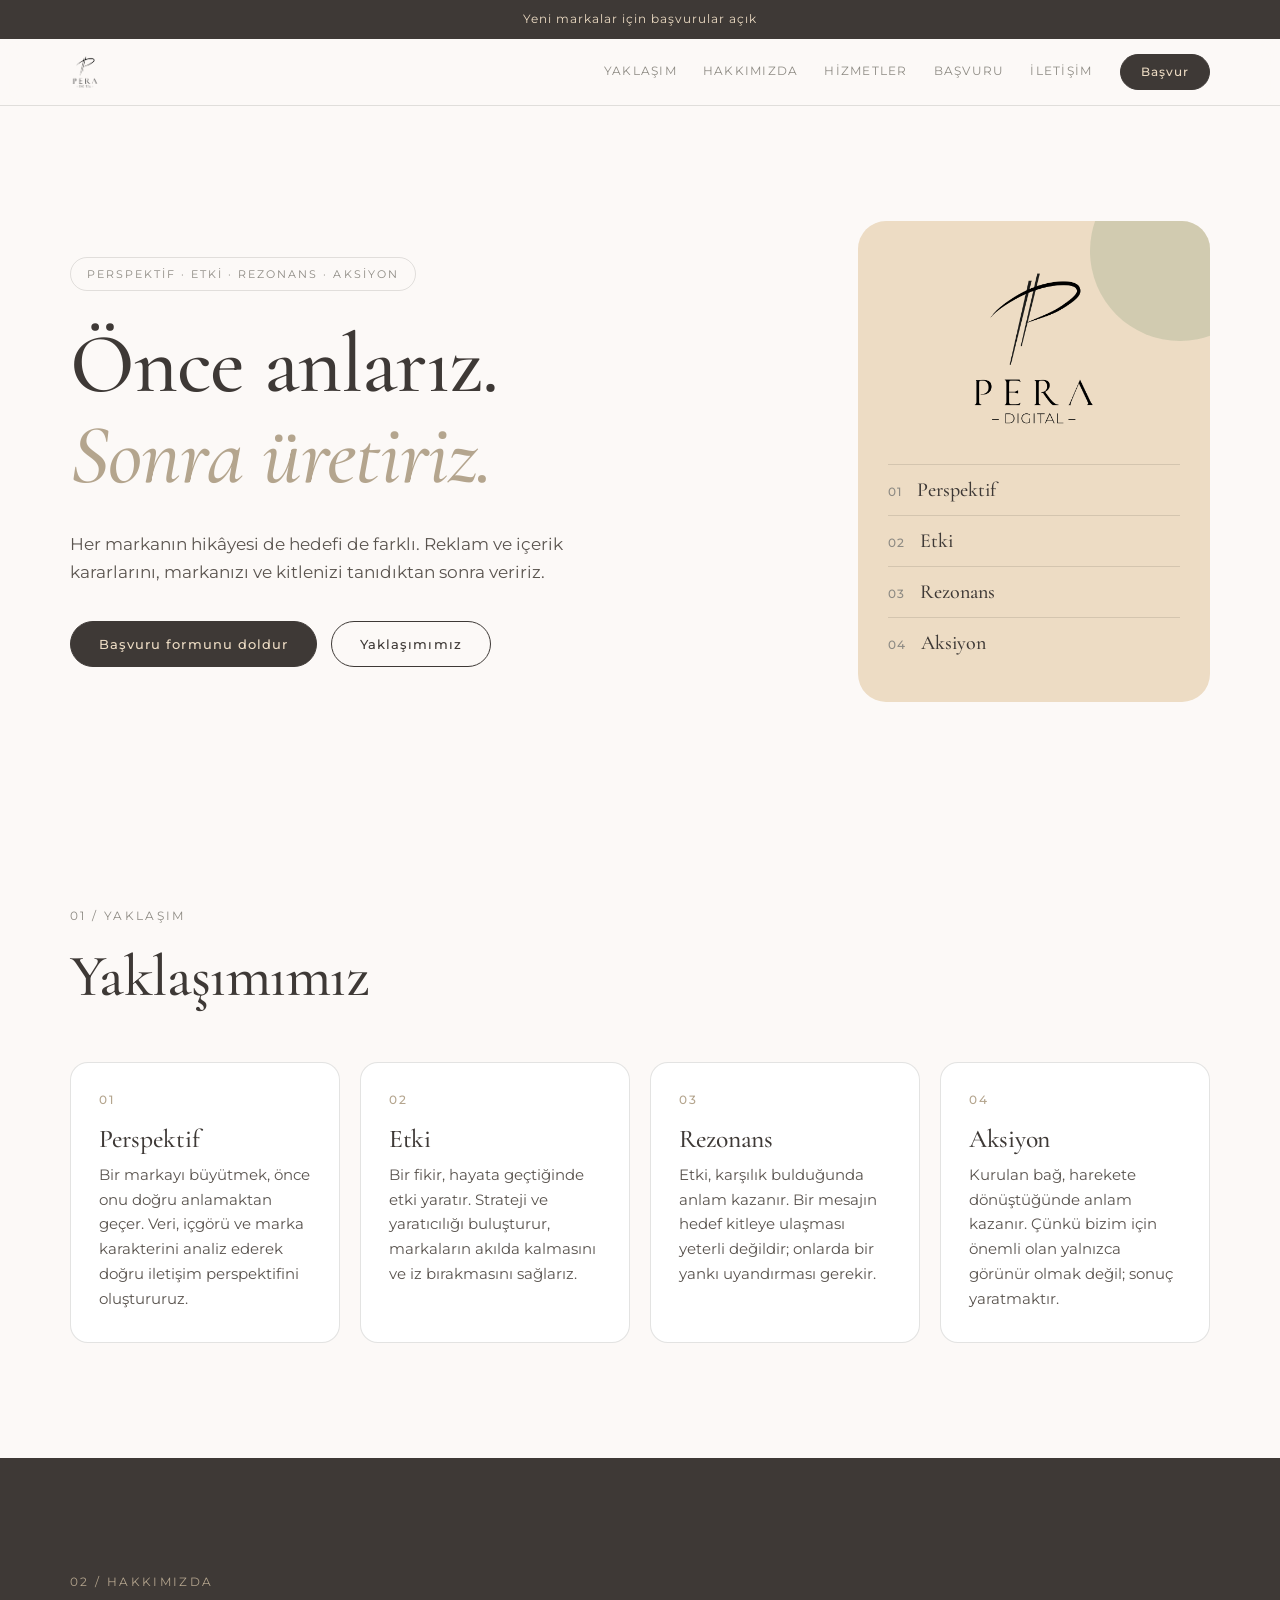
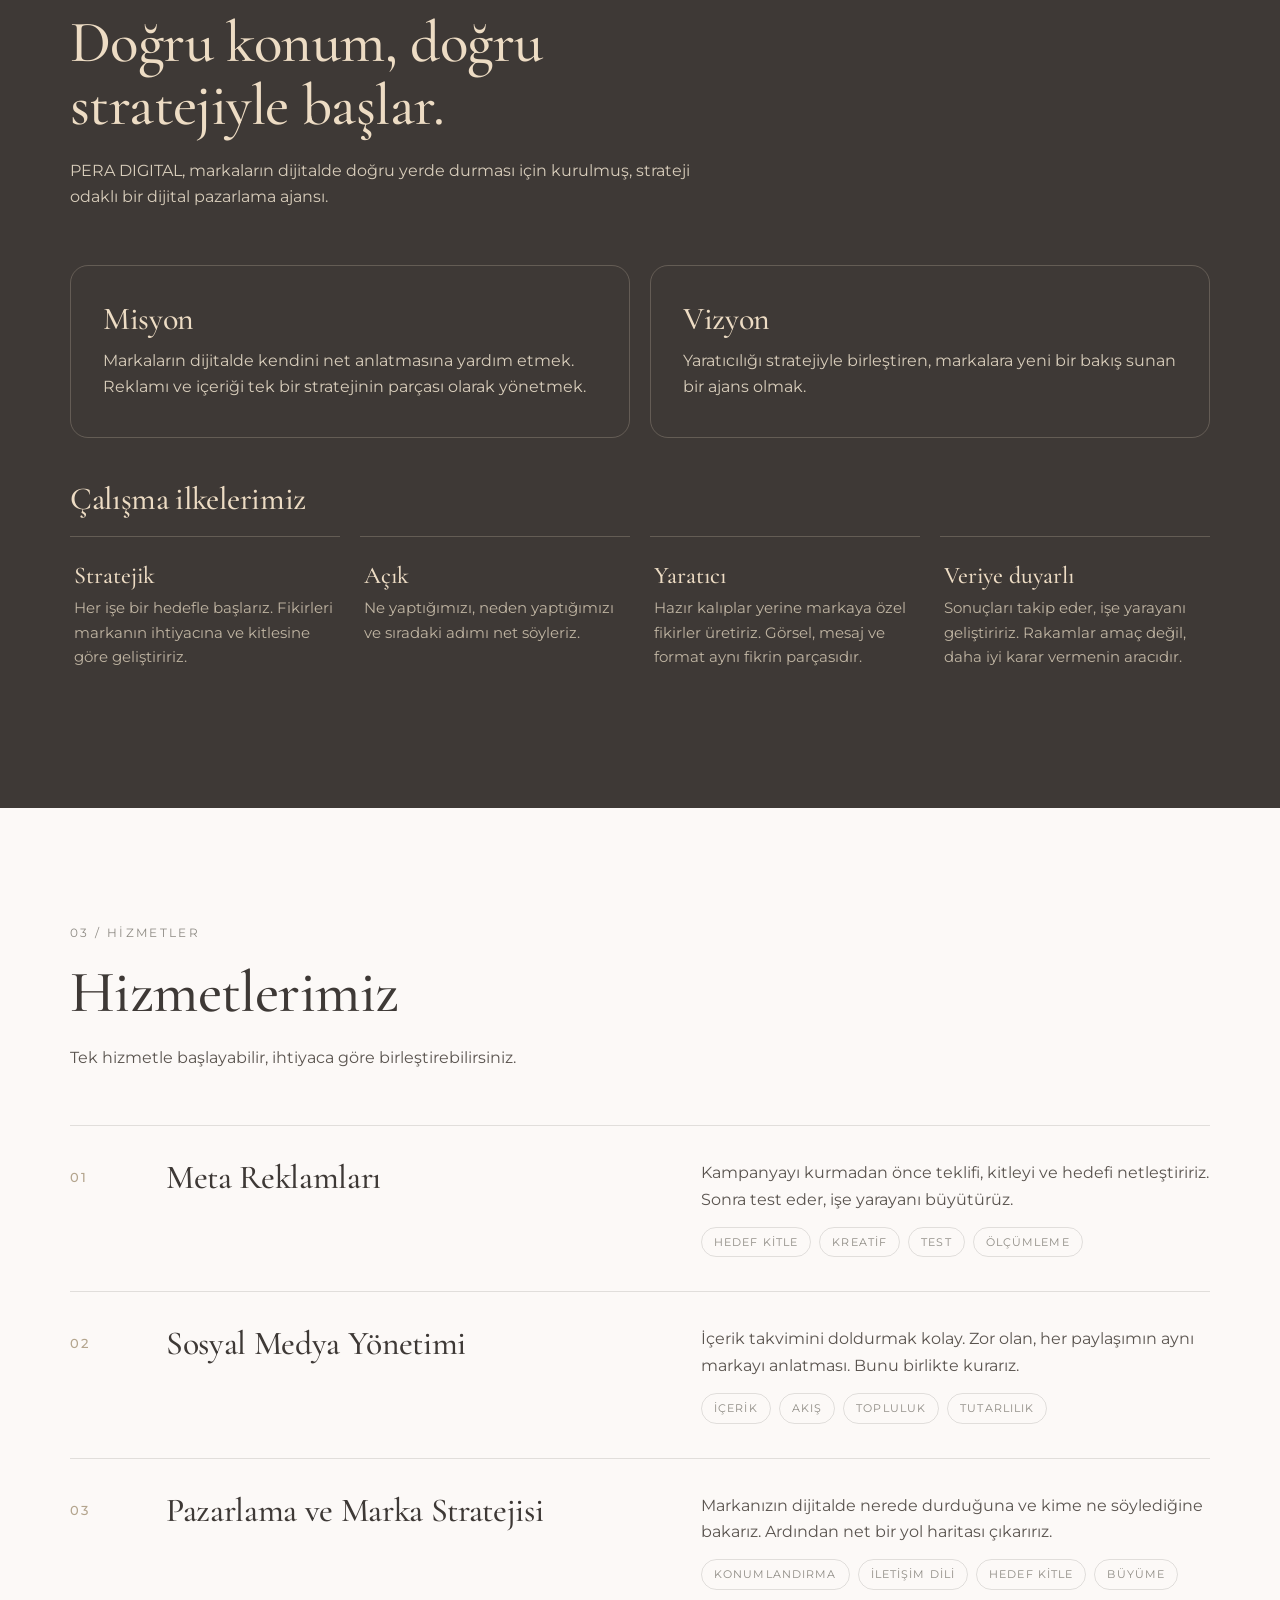
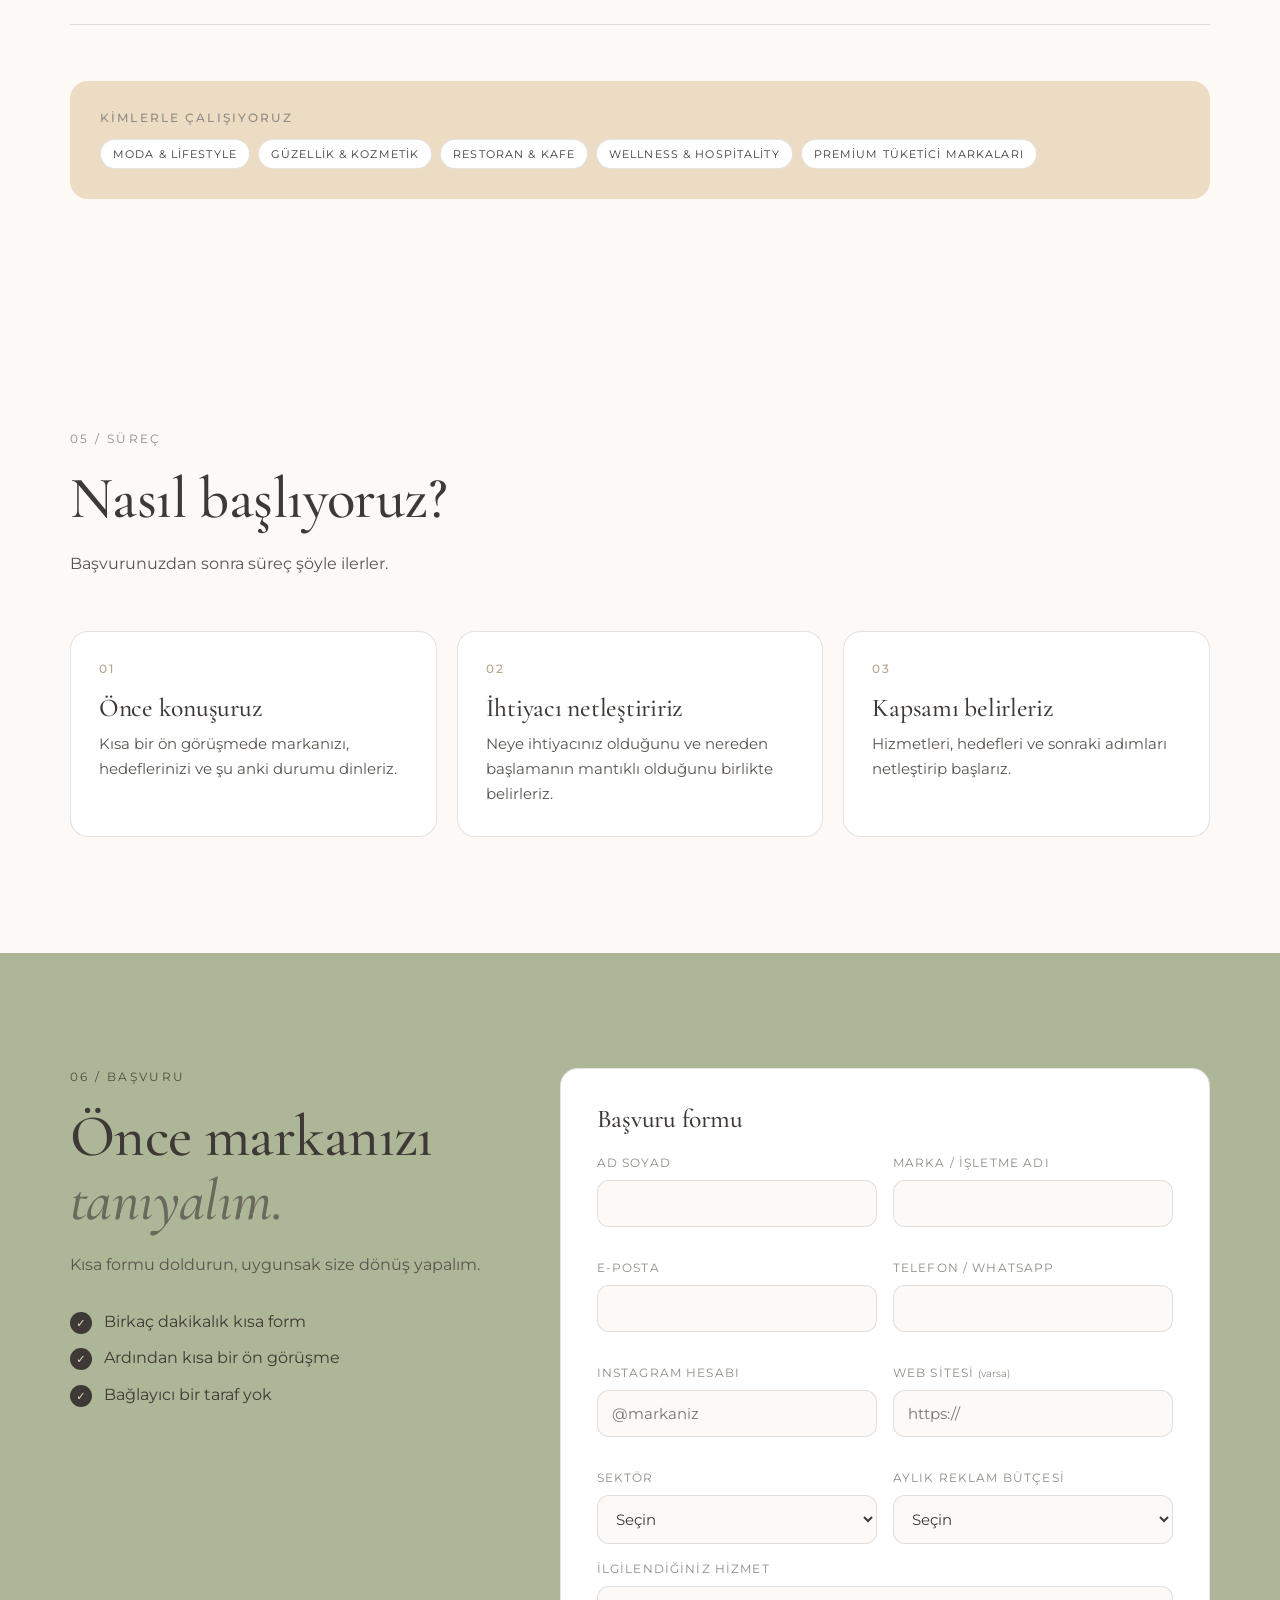
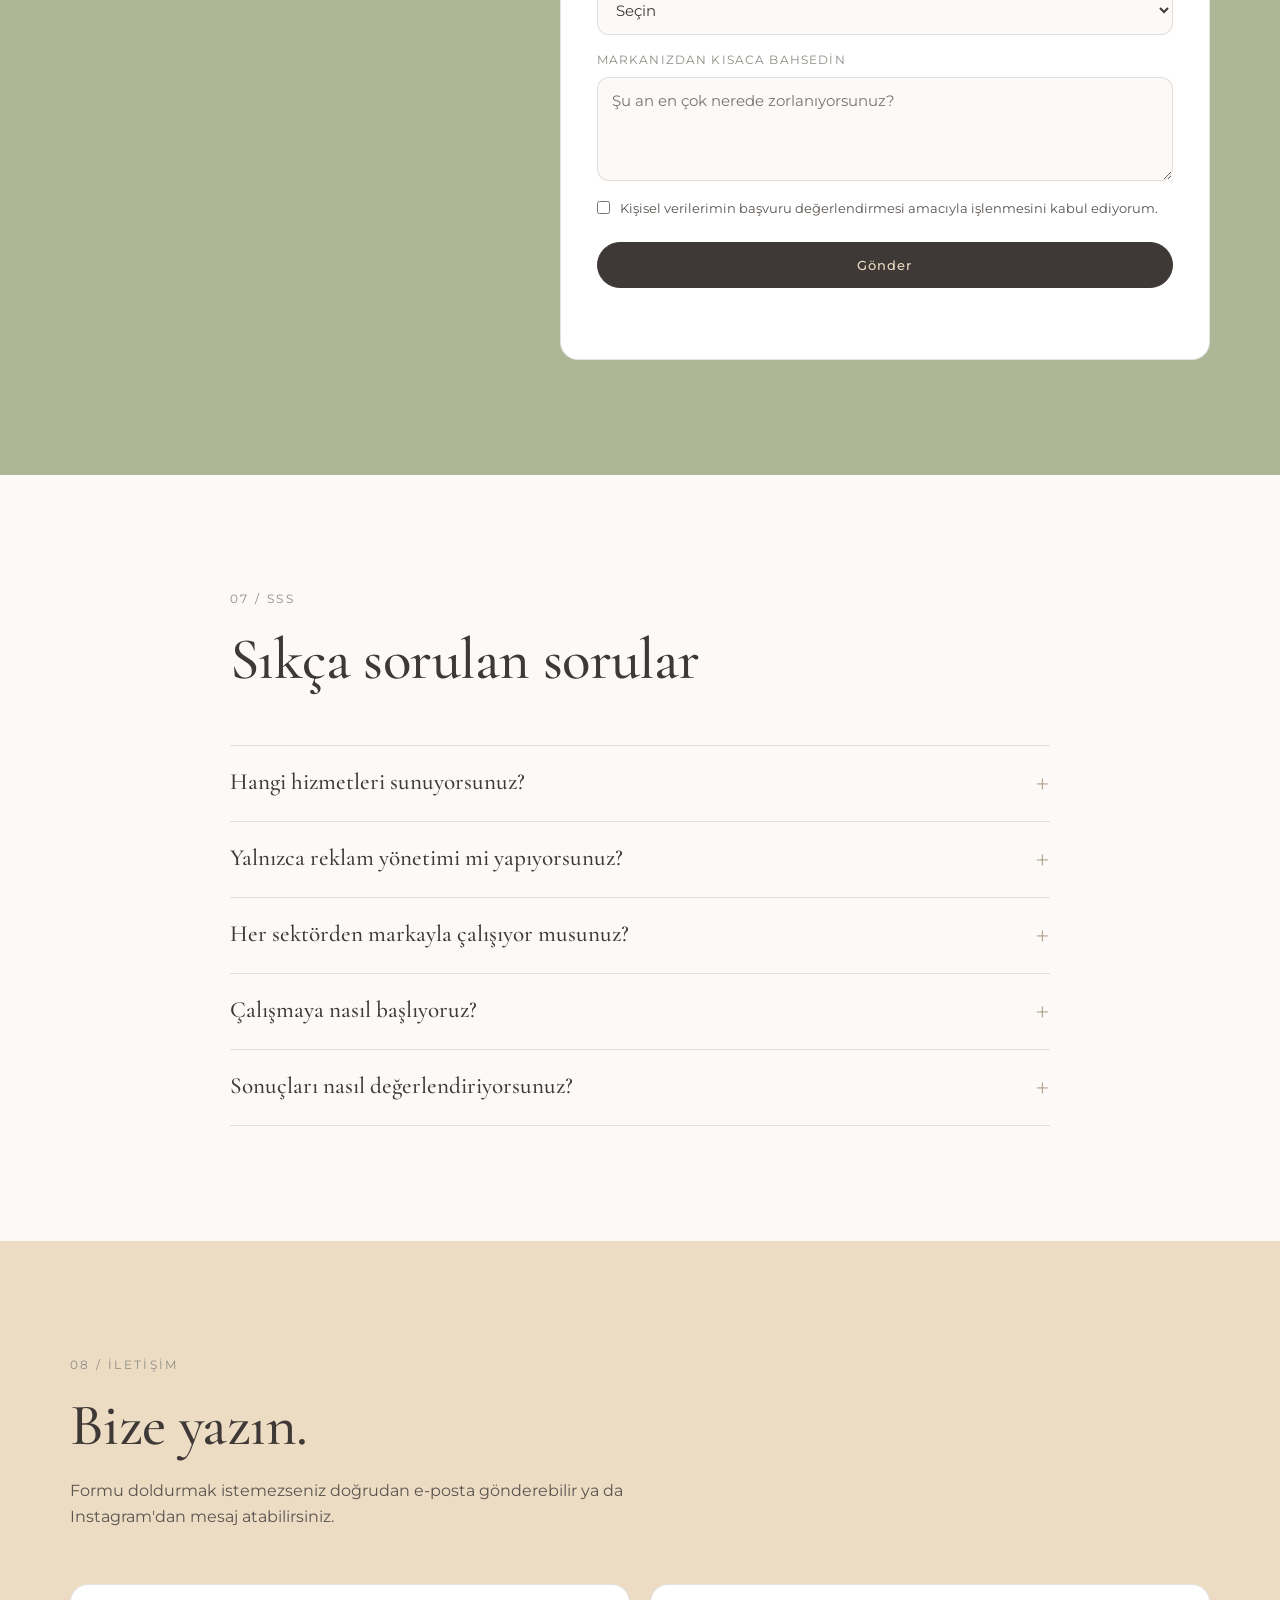
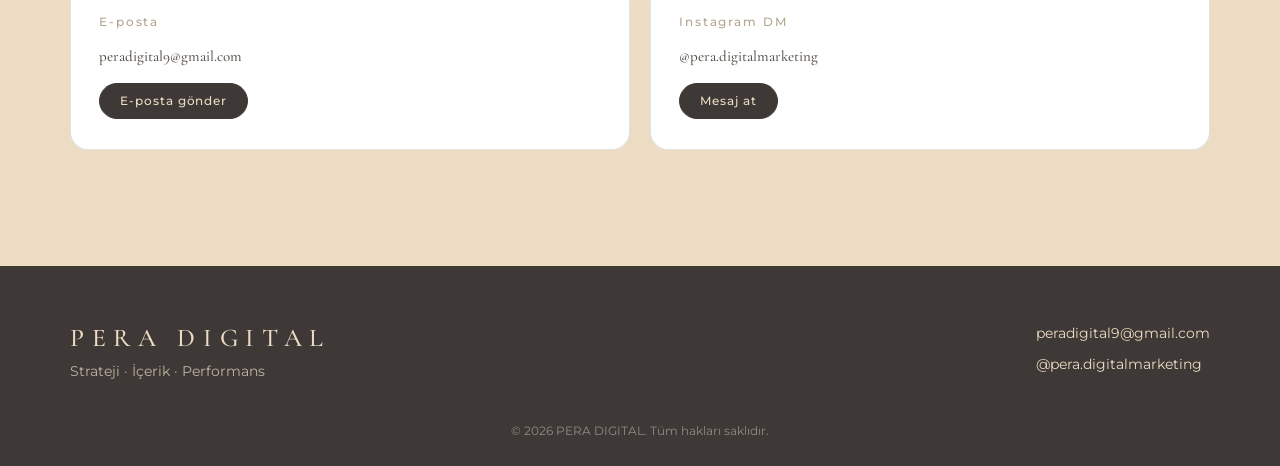
==== index.html @ 781acac2 "Add files via upload" ====
<!doctype html>
<html lang="tr">
<head>
<meta charset="utf-8">
<meta name="viewport" content="width=device-width, initial-scale=1">
<title>PERA DIGITAL</title>
<meta name="description" content="">
<meta name="theme-color" content="#3E3936">
<link rel="icon" href="assets/logo.png">
<link rel="preconnect" href="https://fonts.googleapis.com">
<link rel="preconnect" href="https://fonts.gstatic.com" crossorigin>
<link href="https://fonts.googleapis.com/css2?family=Cormorant+Garamond:ital,wght@0,400;0,500;0,600;1,400;1,500&family=Montserrat:wght@300;400;500;600&display=swap" rel="stylesheet">
<link rel="stylesheet" href="style.css">
</head>
<body>
<div id="announce" class="announce" hidden></div>
<header class="nav" id="top">
  <a class="brand" href="#top" aria-label="PERA DIGITAL"><img id="brandLogo" alt="" hidden><span id="brandName">PERA DIGITAL</span></a>
  <nav id="navLinks" class="nav-links" aria-label="Ana menü"></nav>
  <a id="navCta" class="btn btn-sm" href="#basvuru">Başvur</a>
  <button id="burger" class="burger" aria-label="Menü" aria-expanded="false"><span></span><span></span></button>
</header>

<main>
  <section class="hero" id="hero">
    <div class="wrap hero-grid">
      <div class="hero-copy">
        <span class="badge" id="heroBadge"></span>
        <h1><span id="heroTitle"></span> <em id="heroAccent"></em></h1>
        <p class="lead" id="heroText"></p>
        <div class="cta-row">
          <a class="btn" id="heroCta1" href="#basvuru"></a>
          <a class="btn btn-ghost" id="heroCta2" href="#yaklasim"></a>
        </div>
        <dl class="stats" id="heroStats"></dl>
      </div>
      <aside class="hero-card" aria-hidden="true">
        <img id="heroLogo" alt="" hidden>
        <ol class="steps-mini">
          <li><b>01</b> Perspektif</li>
          <li><b>02</b> Etki</li>
          <li><b>03</b> Rezonans</li>
          <li><b>04</b> Aksiyon</li>
        </ol>
      </aside>
    </div>
  </section>

  <section class="marquee" id="marqueeSec" hidden>
    <p class="marquee-title" id="marqueeTitle"></p>
    <div class="marquee-row" id="marqueeRow"></div>
  </section>

  <section class="sec" id="yaklasim"><div class="wrap" id="approach"></div></section>
  <section class="sec sec-dark" id="hakkimizda"><div class="wrap" id="about"></div></section>
  <section class="sec" id="hizmetler"><div class="wrap" id="services"></div></section>
  <section class="sec sec-cream" id="sonuclar"><div class="wrap" id="results"></div></section>
  <section class="sec" id="surec"><div class="wrap" id="process"></div></section>

  <section class="sec sec-sage" id="basvuru">
    <div class="wrap apply-grid">
      <div id="applyIntro"></div>
      <form class="card form" id="applyForm" novalidate>
        <h3 id="formTitle"></h3>
        <div class="grid2">
          <label>Ad Soyad<input name="ad_soyad" required autocomplete="name"></label>
          <label>Marka / İşletme adı<input name="marka" required></label>
          <label>E-posta<input type="email" name="email" required autocomplete="email"></label>
          <label>Telefon / WhatsApp<input type="tel" name="telefon" required autocomplete="tel"></label>
          <label>Instagram hesabı<input name="instagram" placeholder="@markaniz" required></label>
          <label>Web sitesi <small>(varsa)</small><input name="web" placeholder="https://"></label>
          <label>Sektör<select name="sektor" id="fSector" required></select></label>
          <label>Aylık reklam bütçesi<select name="butce" id="fBudget"></select></label>
        </div>
        <label>İlgilendiğiniz hizmet<select name="hizmet" id="fService"></select></label>
        <label>Markanızdan kısaca bahsedin<textarea name="mesaj" rows="4" placeholder="Şu an en çok nerede zorlanıyorsunuz?"></textarea></label>
        <input type="text" name="_gotcha" tabindex="-1" autocomplete="off" class="hp" aria-hidden="true">
        <label class="check"><input type="checkbox" name="kvkk" required> <span id="kvkkText"></span></label>
        <button class="btn btn-dark" type="submit" id="submitBtn"></button>
        <p class="form-msg" id="formMsg" role="status" aria-live="polite"></p>
      </form>
    </div>
  </section>

  <section class="sec" id="sss"><div class="wrap narrow" id="faq"></div></section>
  <section class="sec sec-cream" id="iletisim"><div class="wrap" id="contact"></div></section>
</main>

<footer class="footer">
  <div class="wrap foot-grid">
    <div><strong id="footName"></strong><p id="footTag"></p></div>
    <div class="foot-links" id="footLinks"></div>
  </div>
  <p class="copy" id="footCopy"></p>
</footer>

<script src="app.js"></script>
</body>
</html>
---- style.css ----
:root{
  --dark:#3E3936; --taupe:#B4A58E; --cream:#EDDCC4; --rose:#BBA399;
  --grey:#8E8B84; --sage:#ADB697; --paper:#FCF9F7; --line:rgba(62,57,54,.14);
  --serif:'Cormorant Garamond',Georgia,serif; --sans:'Montserrat',system-ui,sans-serif;
  --r:18px;
}
*{box-sizing:border-box;margin:0;padding:0}
html{scroll-behavior:smooth;scroll-padding-top:84px}
body{font-family:var(--sans);font-weight:400;color:var(--dark);background:var(--paper);line-height:1.65;-webkit-font-smoothing:antialiased}
img{max-width:100%;display:block}
a{color:inherit}
.wrap{width:min(1140px,100% - 40px);margin-inline:auto}
.narrow{width:min(820px,100% - 40px)}
[hidden]{display:none!important}

.announce{background:var(--dark);color:var(--cream);text-align:center;font-size:.78rem;letter-spacing:.08em;padding:9px 16px}

/* nav */
.nav{position:sticky;top:0;z-index:50;display:flex;align-items:center;gap:28px;padding:14px max(20px,calc((100% - 1140px)/2));background:rgba(252,249,247,.9);backdrop-filter:blur(12px);border-bottom:1px solid var(--line)}
.brand{display:flex;align-items:center;gap:10px;text-decoration:none;font-family:var(--serif);font-size:1.45rem;letter-spacing:.32em;font-weight:500;margin-right:auto}
.brand img{height:38px;width:auto}
.nav-links{display:flex;gap:26px}
.nav-links a{text-decoration:none;font-size:.78rem;letter-spacing:.1em;text-transform:uppercase;color:var(--grey);transition:color .2s}
.nav-links a:hover{color:var(--dark)}
.burger{display:none;background:none;border:0;width:36px;height:36px;position:relative;cursor:pointer}
.burger span{position:absolute;left:7px;right:7px;height:1.5px;background:var(--dark);transition:.25s}
.burger span:first-child{top:13px}.burger span:last-child{top:21px}
.burger[aria-expanded=true] span:first-child{top:17px;transform:rotate(45deg)}
.burger[aria-expanded=true] span:last-child{top:17px;transform:rotate(-45deg)}

/* buttons */
.btn{display:inline-flex;align-items:center;gap:8px;padding:14px 28px;border-radius:999px;background:var(--dark);color:var(--cream);text-decoration:none;font:500 .82rem var(--sans);letter-spacing:.08em;border:1px solid var(--dark);cursor:pointer;transition:.25s}
.btn:hover{background:transparent;color:var(--dark)}
.btn-sm{padding:10px 20px;font-size:.74rem}
.btn-ghost{background:transparent;color:var(--dark)}
.btn-ghost:hover{background:var(--dark);color:var(--cream)}
.btn-dark{width:100%;justify-content:center;margin-top:6px}
.btn-dark:hover{background:var(--taupe);border-color:var(--taupe);color:var(--dark)}
.btn[disabled]{opacity:.55;pointer-events:none}

/* type */
h1,h2,h3{font-family:var(--serif);font-weight:500;line-height:1.08;letter-spacing:-.01em}
h1{font-size:clamp(2.8rem,6.6vw,5.4rem)}
h2{font-size:clamp(2.2rem,4.6vw,3.8rem)}
h3{font-size:1.6rem}
em{font-style:italic;color:var(--taupe)}
.sec-dark em{color:var(--cream)}
.sec-sage em{color:var(--dark);opacity:.6}
.eyebrow{font-size:.74rem;letter-spacing:.2em;text-transform:uppercase;color:var(--grey);margin-bottom:18px}
.lead{font-size:1.08rem;max-width:560px;color:#5a544f}
.sub{max-width:620px;margin-top:20px;color:#5a544f}

/* hero */
.hero{padding:clamp(56px,9vw,120px) 0 clamp(48px,7vw,90px)}
.hero-grid{display:grid;grid-template-columns:1.35fr .65fr;gap:56px;align-items:center}
.badge{display:inline-block;font-size:.7rem;letter-spacing:.18em;text-transform:uppercase;border:1px solid var(--line);padding:7px 16px;border-radius:999px;color:var(--grey);margin-bottom:28px}
.hero h1 em{display:block}
.hero .lead{margin:28px 0 34px}
.cta-row{display:flex;flex-wrap:wrap;gap:14px}
.stats{display:flex;flex-wrap:wrap;gap:36px;margin-top:52px;padding-top:28px;border-top:1px solid var(--line)}
.stats div{min-width:110px}
.stats dt{font:500 1.9rem var(--serif)}
.stats dd{font-size:.72rem;letter-spacing:.12em;text-transform:uppercase;color:var(--grey)}
.hero-card{background:var(--cream);border-radius:28px;padding:34px 30px;position:relative;overflow:hidden}
.hero-card::after{content:"";position:absolute;right:-60px;top:-60px;width:180px;height:180px;border-radius:50%;background:var(--sage);opacity:.45}
.hero-card img{width:150px;margin:0 auto 22px;position:relative;z-index:1}
.steps-mini{list-style:none;position:relative;z-index:1}
.steps-mini li{display:flex;gap:14px;padding:13px 0;border-top:1px solid var(--line);font:500 1.25rem var(--serif)}
.steps-mini b{font:500 .72rem var(--sans);letter-spacing:.14em;color:var(--grey);padding-top:7px}

/* marquee */
.marquee{border-block:1px solid var(--line);padding:26px 0;overflow:hidden}
.marquee-title{text-align:center;font-size:.7rem;letter-spacing:.2em;text-transform:uppercase;color:var(--grey);margin-bottom:14px}
.marquee-row{display:flex;gap:56px;justify-content:center;flex-wrap:wrap;font:500 1.4rem var(--serif);letter-spacing:.14em;color:var(--taupe)}

/* sections */
.sec{padding:clamp(64px,9vw,120px) 0}
.sec-dark{background:var(--dark);color:var(--cream)}
.sec-dark .eyebrow{color:var(--taupe)}
.sec-dark .sub{color:#d8cdbb}
.sec-cream{background:var(--cream)}
.sec-sage{background:var(--sage)}
.sec-sage .eyebrow{color:#4a4f3c}
.head{margin-bottom:54px}

.cards{display:grid;grid-template-columns:repeat(auto-fit,minmax(240px,1fr));gap:20px}
.card{background:#fff;border:1px solid var(--line);border-radius:var(--r);padding:30px 28px}
.card .num{font:500 .74rem var(--sans);letter-spacing:.16em;color:var(--taupe);display:block;margin-bottom:18px}
.card h3{margin-bottom:10px}
.card p{color:#5a544f;font-size:.94rem}

/* about */
.mv{display:grid;grid-template-columns:1fr 1fr;gap:20px;margin-bottom:20px}
.mv .box{border:1px solid rgba(237,220,196,.22);border-radius:var(--r);padding:36px 32px}
.mv .box h3{color:var(--cream);font-size:2rem;margin-bottom:12px}
.mv .box p{color:#d8cdbb}
.values{display:grid;grid-template-columns:repeat(auto-fit,minmax(220px,1fr));gap:20px;margin-top:20px}
.values .v{padding:24px 4px;border-top:1px solid rgba(237,220,196,.22)}
.values h4{font:500 1.5rem var(--serif);margin-bottom:6px;color:var(--cream)}
.values p{color:#bfb4a2;font-size:.92rem}

/* services */
.svc{display:grid;gap:0}
.svc-item{display:grid;grid-template-columns:70px 1fr 1fr;gap:26px;padding:34px 0;border-top:1px solid var(--line);align-items:start}
.svc-item:last-child{border-bottom:1px solid var(--line)}
.svc-item .num{font:500 .8rem var(--sans);letter-spacing:.16em;color:var(--taupe);padding-top:10px}
.svc-item h3{font-size:2.1rem}
.svc-item p{color:#5a544f;margin-bottom:14px}
.tags{display:flex;flex-wrap:wrap;gap:8px}
.tags span{font-size:.7rem;letter-spacing:.1em;text-transform:uppercase;border:1px solid var(--line);padding:5px 12px;border-radius:999px;color:var(--grey)}
.audience{margin-top:56px;padding:30px;border-radius:var(--r);background:var(--cream)}
.audience h4{font:500 .74rem var(--sans);letter-spacing:.18em;text-transform:uppercase;color:var(--grey);margin-bottom:14px}
.audience .tags span{background:#fff;color:var(--dark)}

/* results */
.res{display:grid;grid-template-columns:repeat(auto-fit,minmax(300px,1fr));gap:20px}
.res .card{background:var(--paper)}
.res .tag{font-size:.7rem;letter-spacing:.16em;text-transform:uppercase;color:var(--grey)}
.res .metric{font:500 3.4rem var(--serif);line-height:1;margin:18px 0 4px}
.res .metric-l{font-size:.74rem;letter-spacing:.12em;text-transform:uppercase;color:var(--grey);margin-bottom:14px}

/* process */
.proc{display:grid;grid-template-columns:repeat(auto-fit,minmax(240px,1fr));gap:20px;counter-reset:s}
.proc .card{position:relative}
.proc .time{position:absolute;right:24px;top:26px;font:500 .74rem var(--sans);letter-spacing:.1em;color:var(--grey)}

/* apply */
.apply-grid{display:grid;grid-template-columns:.8fr 1.2fr;gap:56px;align-items:start}
.checks{list-style:none;margin-top:30px;display:grid;gap:10px}
.checks li::before{content:"✓";display:inline-grid;place-items:center;width:22px;height:22px;border-radius:50%;background:var(--dark);color:var(--cream);font-size:.7rem;margin-right:12px}
.form{padding:36px}
.form h3{margin-bottom:22px}
.grid2{display:grid;grid-template-columns:1fr 1fr;gap:16px}
.form label{display:block;font-size:.72rem;letter-spacing:.1em;text-transform:uppercase;color:var(--grey);margin-bottom:16px}
.form small{text-transform:none;letter-spacing:0}
.form input:not([type=checkbox]),.form select,.form textarea{display:block;width:100%;margin-top:7px;padding:13px 14px;border:1px solid var(--line);border-radius:12px;background:var(--paper);font:400 .95rem var(--sans);color:var(--dark);transition:border .2s,box-shadow .2s}
.form input:focus,.form select:focus,.form textarea:focus{outline:0;border-color:var(--taupe);box-shadow:0 0 0 3px rgba(180,165,142,.25)}
.form .invalid{border-color:#b5483a!important}
.form .check{display:flex;gap:10px;align-items:flex-start;text-transform:none;letter-spacing:0;font-size:.84rem;color:#5a544f}
.form .check input{margin-top:4px;accent-color:var(--dark)}
.hp{position:absolute!important;left:-9999px;width:1px;height:1px;opacity:0}
.form-msg{margin-top:14px;font-size:.9rem;min-height:1.4em}
.form-msg.ok{color:#3d5a2c}.form-msg.err{color:#b5483a}
.success{text-align:center;padding:30px 10px}
.success h3{font-size:2.2rem;margin-bottom:8px}

/* faq */
details{border-top:1px solid var(--line);padding:22px 0}
details:last-child{border-bottom:1px solid var(--line)}
summary{list-style:none;cursor:pointer;display:flex;justify-content:space-between;gap:20px;font:500 1.45rem var(--serif)}
summary::-webkit-details-marker{display:none}
summary::after{content:"+";font:300 1.6rem var(--sans);color:var(--taupe);transition:.25s}
details[open] summary::after{transform:rotate(45deg)}
details p{margin-top:12px;color:#5a544f;max-width:640px}

/* footer */
.footer{background:var(--dark);color:var(--cream);padding:56px 0 24px}
.foot-grid{display:flex;justify-content:space-between;gap:30px;flex-wrap:wrap}
.footer strong{font:500 1.6rem var(--serif);letter-spacing:.3em}
.footer p{color:#bfb4a2;font-size:.85rem;margin-top:6px}
.foot-links{display:flex;flex-direction:column;gap:8px;font-size:.88rem}
.foot-links a{text-decoration:none;color:var(--cream)}
.foot-links a:hover{color:var(--taupe)}
.footer .copy{text-align:center;margin-top:40px;font-size:.74rem;color:#8e8b84}

.reveal{opacity:0;transform:translateY(18px);transition:.7s cubic-bezier(.2,.7,.2,1)}
.reveal.in{opacity:1;transform:none}
@media (prefers-reduced-motion:reduce){.reveal{opacity:1;transform:none;transition:none}html{scroll-behavior:auto}}

@media (max-width:900px){
  .hero-grid,.apply-grid,.mv{grid-template-columns:1fr}
  .hero-card{max-width:380px}
  .svc-item{grid-template-columns:44px 1fr}
  .svc-item .tags{grid-column:2}
  .burger{display:block}
  .nav-links{position:fixed;inset:64px 0 auto 0;background:var(--paper);flex-direction:column;gap:0;padding:8px 20px 20px;border-bottom:1px solid var(--line);transform:translateY(-130%);transition:.3s;z-index:-1}
  .nav-links.open{transform:none}
  .nav-links a{padding:14px 0;border-bottom:1px solid var(--line)}
  .nav .btn-sm{display:none}
}
@media (max-width:560px){.grid2{grid-template-columns:1fr}.form{padding:26px 20px}}

.values-title{font-size:2rem;color:var(--cream);margin:44px 0 4px}
.sec-dark .head h2{max-width:18ch}

.contact{display:grid;grid-template-columns:repeat(auto-fit,minmax(260px,1fr));gap:20px}
.contact .card{display:flex;flex-direction:column;gap:18px;align-items:flex-start}
.contact .num{margin:0}
.cval{font:500 1.7rem/1.2 var(--serif);word-break:break-word;user-select:all}
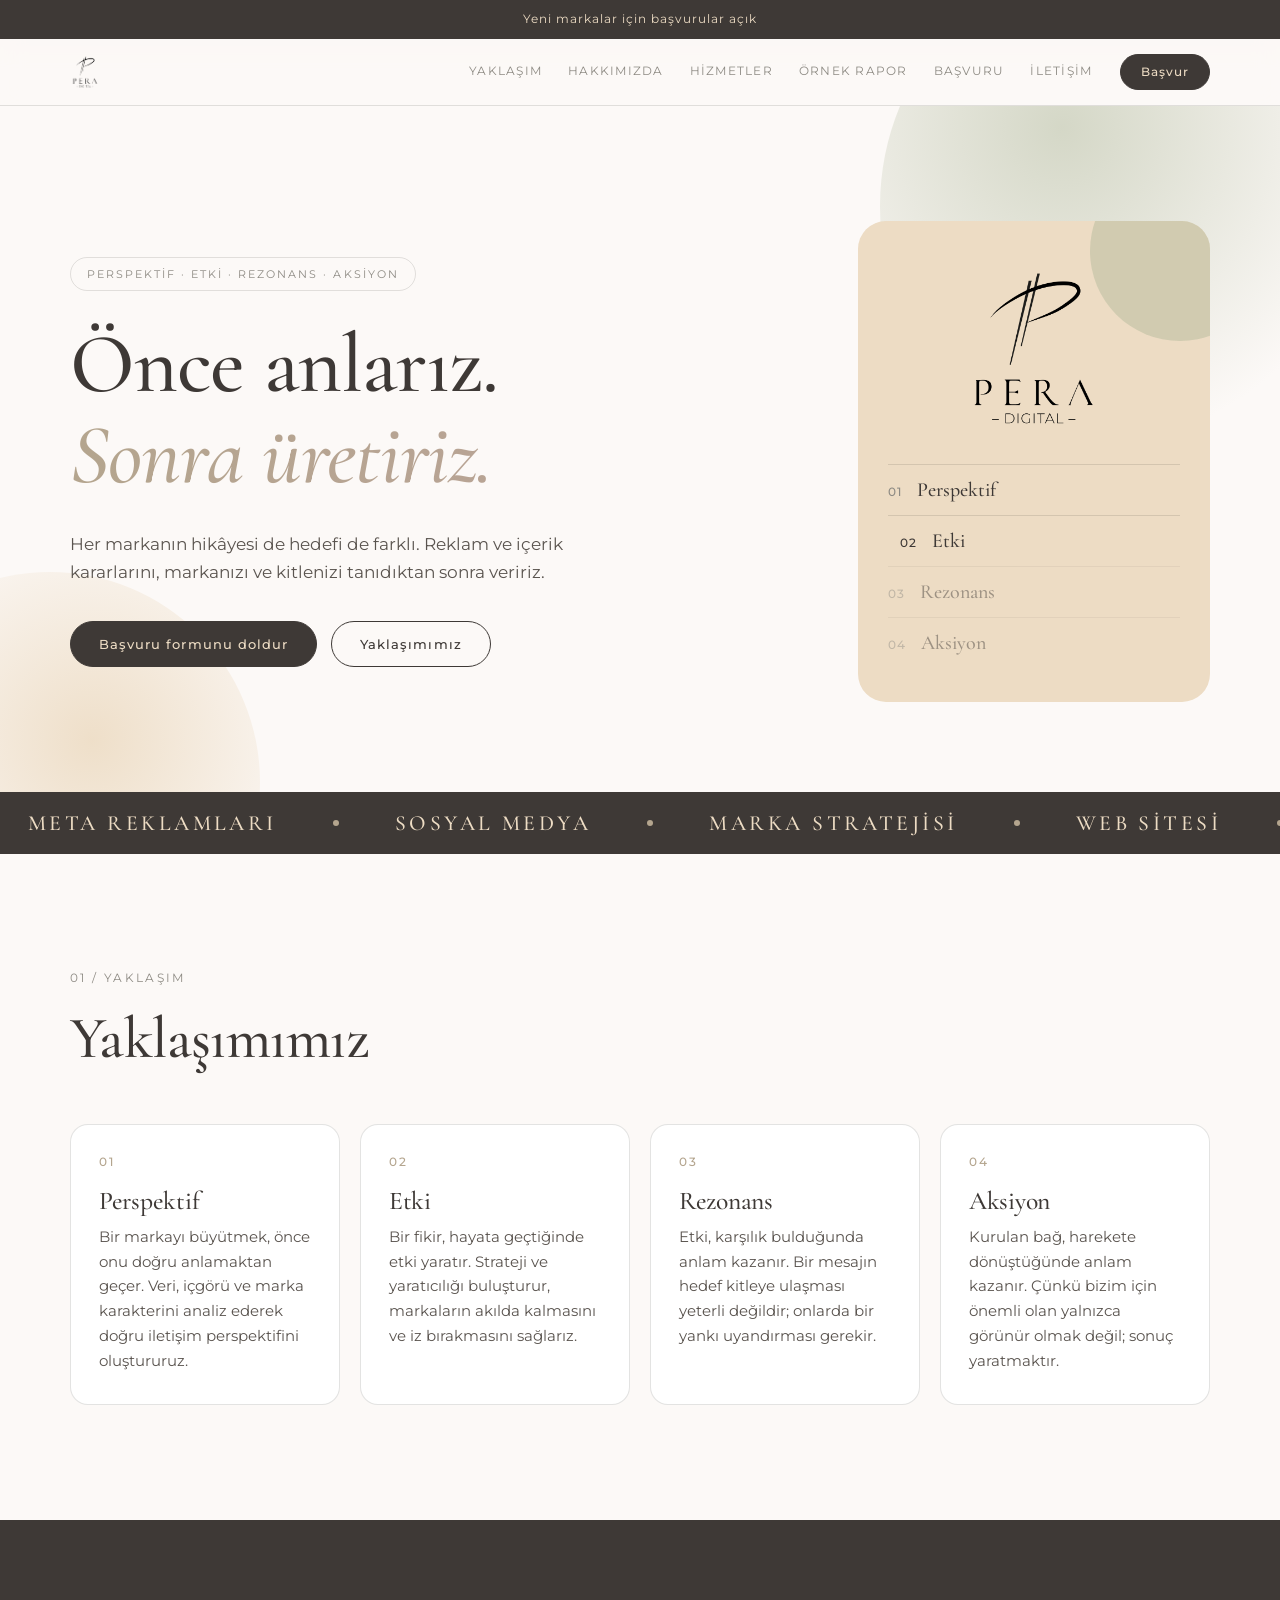
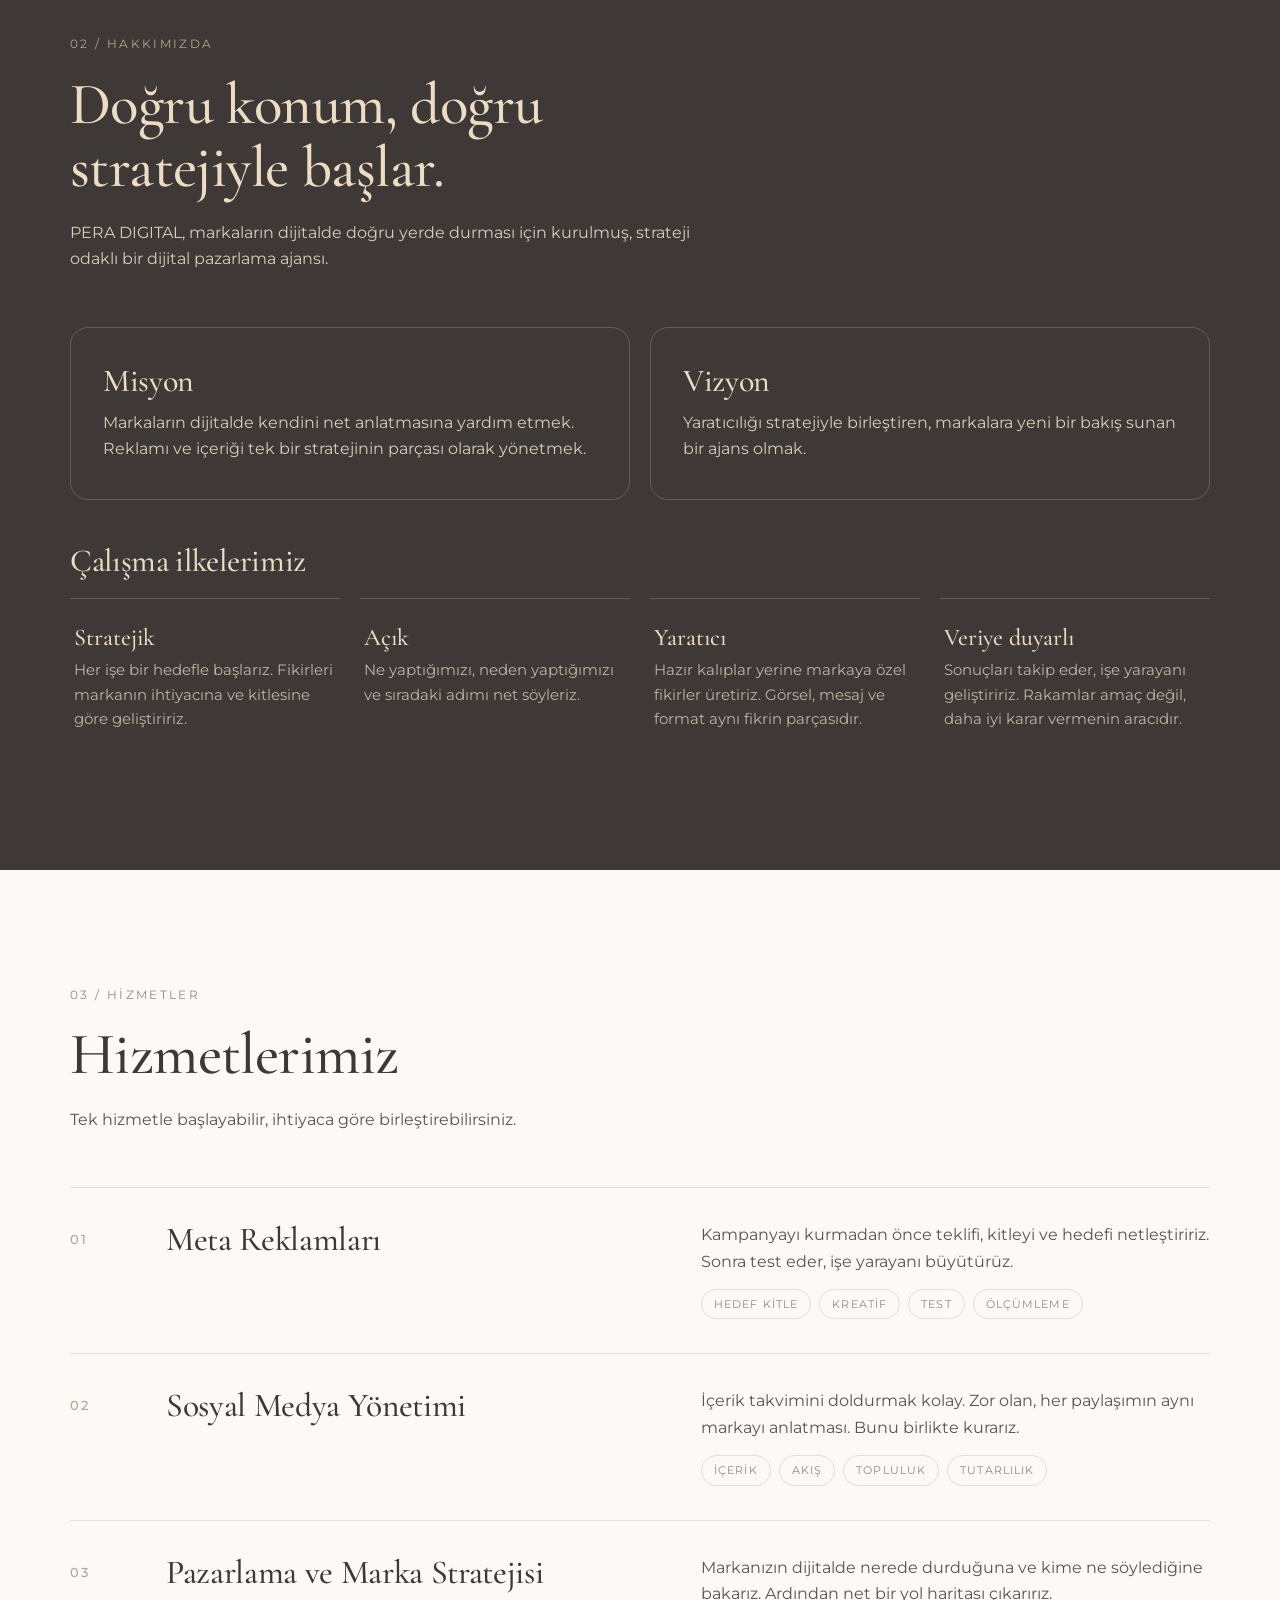
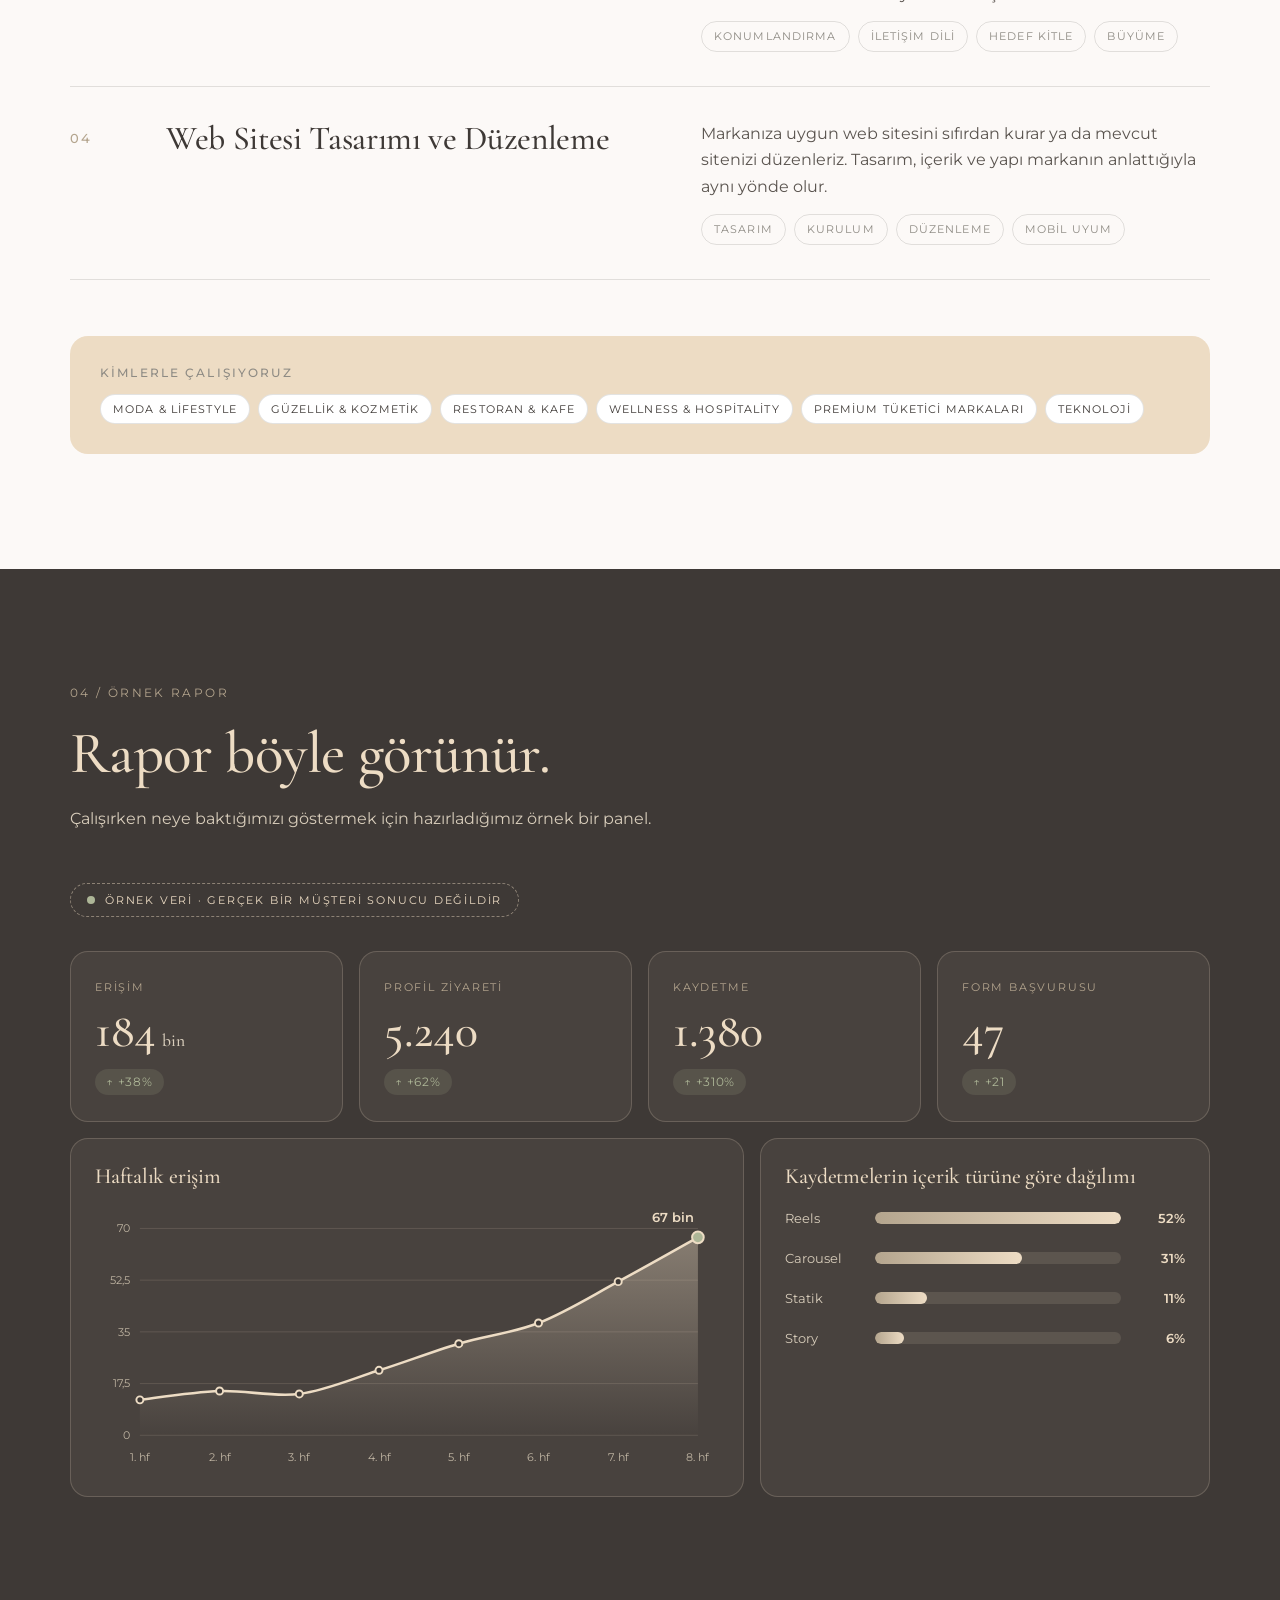
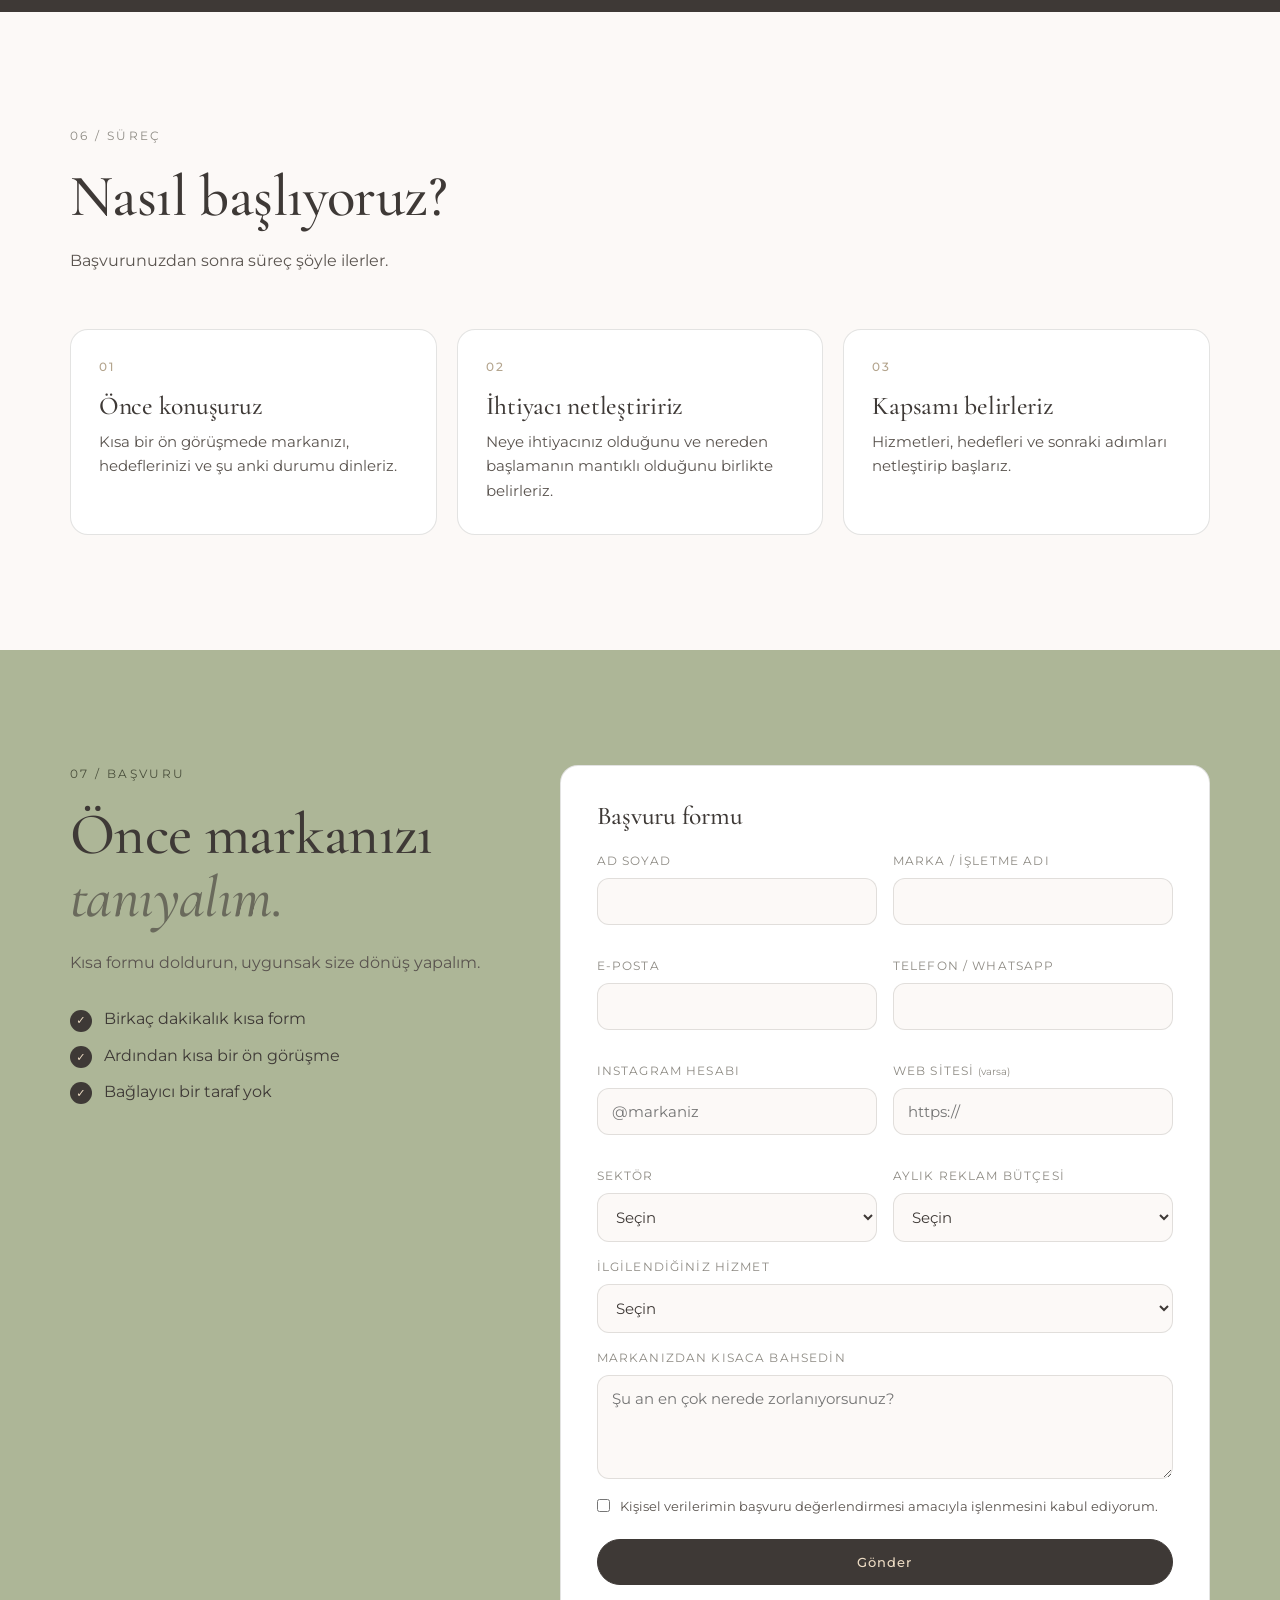
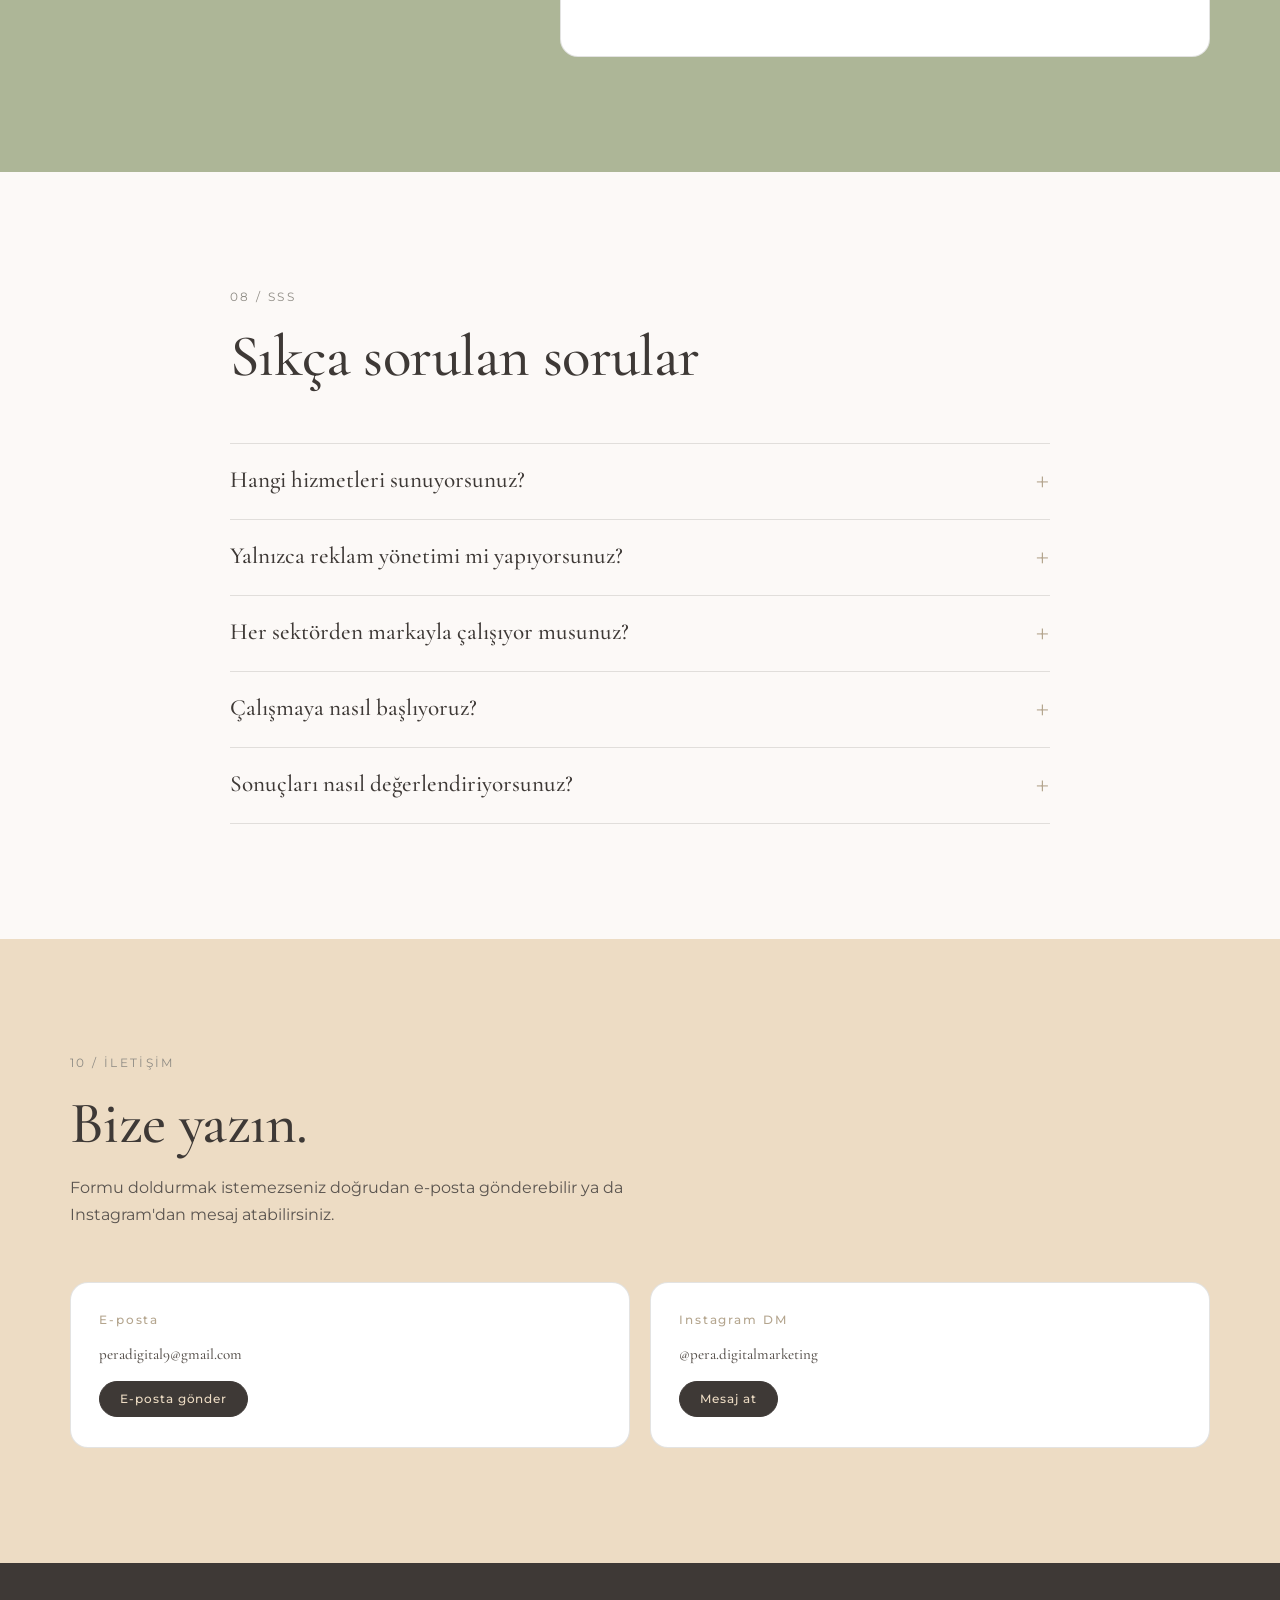
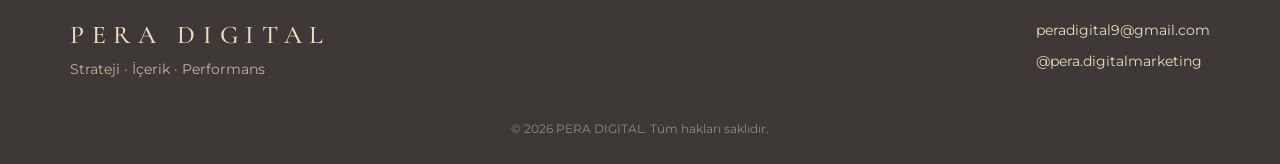
==== commit ea26008c: "Add files via upload" ====
--- a/index.html
+++ b/index.html
@@ -13,6 +13,7 @@
 <link rel="stylesheet" href="style.css">
 </head>
 <body>
+<div class="progress" id="progress" aria-hidden="true"></div>
 <div id="announce" class="announce" hidden></div>
 <header class="nav" id="top">
   <a class="brand" href="#top" aria-label="PERA DIGITAL"><img id="brandLogo" alt="" hidden><span id="brandName">PERA DIGITAL</span></a>
@@ -46,6 +47,8 @@
     </div>
   </section>
 
+  <section class="ticker" id="tickerSec" aria-hidden="true" hidden><div class="ticker-track" id="tickerTrack"></div></section>
+
   <section class="marquee" id="marqueeSec" hidden>
     <p class="marquee-title" id="marqueeTitle"></p>
     <div class="marquee-row" id="marqueeRow"></div>
@@ -54,6 +57,7 @@
   <section class="sec" id="yaklasim"><div class="wrap" id="approach"></div></section>
   <section class="sec sec-dark" id="hakkimizda"><div class="wrap" id="about"></div></section>
   <section class="sec" id="hizmetler"><div class="wrap" id="services"></div></section>
+  <section class="sec sec-dark" id="rapor" hidden><div class="wrap" id="demo"></div></section>
   <section class="sec sec-cream" id="sonuclar"><div class="wrap" id="results"></div></section>
   <section class="sec" id="surec"><div class="wrap" id="process"></div></section>
 
@@ -83,6 +87,7 @@
   </section>
 
   <section class="sec" id="sss"><div class="wrap narrow" id="faq"></div></section>
+  <section class="sec sec-sage" id="randevu" hidden><div class="wrap" id="booking"></div></section>
   <section class="sec sec-cream" id="iletisim"><div class="wrap" id="contact"></div></section>
 </main>
 
--- a/style.css
+++ b/style.css
@@ -170,8 +170,9 @@
 @media (max-width:900px){
   .hero-grid,.apply-grid,.mv{grid-template-columns:1fr}
   .hero-card{max-width:380px}
-  .svc-item{grid-template-columns:44px 1fr}
-  .svc-item .tags{grid-column:2}
+  .svc-item{grid-template-columns:1fr;gap:10px;padding:28px 0}
+  .svc-item .num{padding-top:0}
+  .svc-item h3{font-size:1.8rem}
   .burger{display:block}
   .nav-links{position:fixed;inset:64px 0 auto 0;background:var(--paper);flex-direction:column;gap:0;padding:8px 20px 20px;border-bottom:1px solid var(--line);transform:translateY(-130%);transition:.3s;z-index:-1}
   .nav-links.open{transform:none}
@@ -187,3 +188,85 @@
 .contact .card{display:flex;flex-direction:column;gap:18px;align-items:flex-start}
 .contact .num{margin:0}
 .cval{font:500 1.7rem/1.2 var(--serif);word-break:break-word;user-select:all}
+
+/* ---------- hareket ---------- */
+.progress{position:fixed;top:0;left:0;right:0;height:2px;background:var(--taupe);transform-origin:0 50%;transform:scaleX(0);z-index:100;pointer-events:none}
+
+.reveal{transition:opacity .7s cubic-bezier(.2,.7,.2,1),transform .7s cubic-bezier(.2,.7,.2,1),box-shadow .35s,border-color .35s}
+.card.reveal.in:hover,.panel.reveal.in:hover{transform:translateY(-4px);box-shadow:0 18px 40px -22px rgba(62,57,54,.45);border-color:var(--taupe)}
+.svc-item{transition:padding .3s}
+.svc-item:hover h3{font-style:italic}
+.svc-item h3{transition:letter-spacing .3s}
+.svc-item:hover h3{letter-spacing:.01em}
+
+.hero{position:relative;overflow:hidden}
+.hero::before{content:"";position:absolute;width:520px;height:520px;right:-120px;top:-160px;border-radius:50%;background:radial-gradient(circle at 35% 35%,rgba(173,182,151,.5),rgba(173,182,151,0) 68%);animation:drift 14s ease-in-out infinite alternate;pointer-events:none}
+.hero::after{content:"";position:absolute;width:420px;height:420px;left:-160px;bottom:-200px;border-radius:50%;background:radial-gradient(circle at 60% 40%,rgba(237,220,196,.9),rgba(237,220,196,0) 68%);animation:drift 18s ease-in-out infinite alternate-reverse;pointer-events:none}
+.hero .wrap{position:relative;z-index:1}
+@keyframes drift{from{transform:translate(0,0) scale(1)}to{transform:translate(-50px,40px) scale(1.12)}}
+.hero-card{animation:bob 7s ease-in-out infinite}
+@keyframes bob{50%{transform:translateY(-10px)}}
+.hero-card::after{animation:pulse 6s ease-in-out infinite}
+@keyframes pulse{50%{transform:scale(1.25);opacity:.3}}
+.steps-mini li{opacity:.45;transition:opacity .5s,padding .5s}
+.steps-mini li.on{opacity:1;padding-left:12px}
+.steps-mini li.on b{color:var(--dark)}
+.hero h1 em{background:linear-gradient(100deg,var(--taupe),var(--rose),var(--taupe));background-size:200% 100%;-webkit-background-clip:text;background-clip:text;-webkit-text-fill-color:transparent;animation:sheen 8s linear infinite}
+@keyframes sheen{to{background-position:-200% 0}}
+
+/* kayan şerit */
+.ticker{overflow:hidden;background:var(--dark);color:var(--cream);padding:18px 0;display:flex}
+.ticker-track{display:flex;width:max-content;animation:tick 38s linear infinite}
+.ticker:hover .ticker-track{animation-play-state:paused}
+.ticker-track>div{display:flex;flex:none}
+.ticker-track span{font:500 1.35rem var(--serif);letter-spacing:.16em;text-transform:uppercase;white-space:nowrap;padding:0 28px;display:flex;align-items:center;gap:56px}
+.ticker-track span::after{content:"";width:6px;height:6px;border-radius:50%;background:var(--taupe);flex:none}
+@keyframes tick{to{transform:translateX(-50%)}}
+
+/* örnek rapor */
+.demo-note{display:inline-flex;align-items:center;gap:10px;font-size:.7rem;letter-spacing:.16em;text-transform:uppercase;color:var(--cream);border:1px dashed rgba(237,220,196,.45);border-radius:999px;padding:7px 16px;margin:-26px 0 34px}
+.demo-note span{width:8px;height:8px;border-radius:50%;background:var(--sage);animation:blink 1.8s ease-in-out infinite}
+@keyframes blink{50%{opacity:.25}}
+.kpis{display:grid;grid-template-columns:repeat(auto-fit,minmax(200px,1fr));gap:16px;margin-bottom:16px}
+.kpi,.panel{background:rgba(237,220,196,.06);border:1px solid rgba(237,220,196,.2);border-radius:var(--r);padding:26px 24px}
+.kpi .kl{display:block;font-size:.7rem;letter-spacing:.16em;text-transform:uppercase;color:var(--taupe);margin-bottom:10px}
+.kpi strong{font:500 3rem/1 var(--serif);color:var(--cream)}
+.kpi strong small{font:500 1.1rem var(--serif);margin-left:2px;color:#d8cdbb}
+.delta{display:block;width:fit-content;margin-top:14px;font-size:.78rem;letter-spacing:.06em;color:var(--sage);background:rgba(173,182,151,.14);padding:3px 11px;border-radius:999px}
+.delta::before{content:"↑ "}
+.charts{display:grid;grid-template-columns:1.5fr 1fr;gap:16px}
+.panel h3{font-size:1.35rem;color:var(--cream);margin-bottom:18px}
+.panel svg{width:100%;height:auto;display:block;overflow:visible}
+.gl{stroke:rgba(237,220,196,.14);stroke-width:1}
+.ax{fill:#bfb4a2;font:400 11px var(--sans)}
+.area{fill:url(#ag);opacity:0;transition:opacity 1.2s .8s}
+.lp{fill:none;stroke:var(--cream);stroke-width:2.6;stroke-linecap:round;stroke-dasharray:1;stroke-dashoffset:1;transition:stroke-dashoffset 2s cubic-bezier(.3,.6,.2,1) .2s}
+.dot{fill:var(--dark);stroke:var(--cream);stroke-width:2;opacity:0;transition:opacity .4s calc(.5s + var(--i)*.15s)}
+.dot.last{fill:var(--sage);stroke:var(--cream)}
+.lastv{fill:var(--cream);font:600 13px var(--sans);opacity:0;transition:opacity .5s 2s}
+.in .lp{stroke-dashoffset:0}.in .area,.in .dot,.in .lastv{opacity:1}
+.bars{display:grid;gap:18px;margin-top:6px}
+.brow{display:grid;grid-template-columns:78px 1fr 52px;gap:12px;align-items:center;font-size:.84rem}
+.bl{color:#d8cdbb}.bv{text-align:right;color:var(--cream);font-weight:600}
+.bt{height:12px;border-radius:999px;background:rgba(237,220,196,.12);overflow:hidden}
+.bt i{display:block;height:100%;width:0;border-radius:999px;background:linear-gradient(90deg,var(--taupe),var(--cream));transition:width 1.3s cubic-bezier(.3,.6,.2,1) calc(.2s + var(--i)*.15s)}
+.in .bt i{width:var(--w)}
+.panel.reveal.in:hover{background:rgba(237,220,196,.09)}
+
+/* randevu */
+.book{display:grid;grid-template-columns:.7fr 1.3fr;gap:56px;align-items:start}
+.cal{background:#fff;border:1px solid var(--line);border-radius:var(--r);overflow:hidden;min-height:420px}
+.cal iframe{display:block;width:100%;height:720px;border:0}
+
+@media (max-width:900px){
+  .charts,.book{grid-template-columns:1fr}
+  .cal iframe{height:680px}
+  .demo-note{margin-top:-30px}
+  .ticker-track span{font-size:1.1rem;padding:0 18px;gap:36px}
+}
+@media (max-width:560px){.panel svg .ax{font-size:19px}.panel svg .lastv{font-size:22px}.brow{grid-template-columns:64px 1fr 46px}.kpi strong{font-size:2.5rem}}
+@media (prefers-reduced-motion:reduce){
+  *{animation:none!important}
+  .lp{stroke-dashoffset:0;transition:none}.area,.dot,.lastv{opacity:1;transition:none}.bt i{width:var(--w);transition:none}
+}
+@media (max-width:1100px) and (min-width:901px){.nav{gap:18px}.nav-links{gap:16px}.nav-links a{font-size:.72rem;letter-spacing:.06em}}
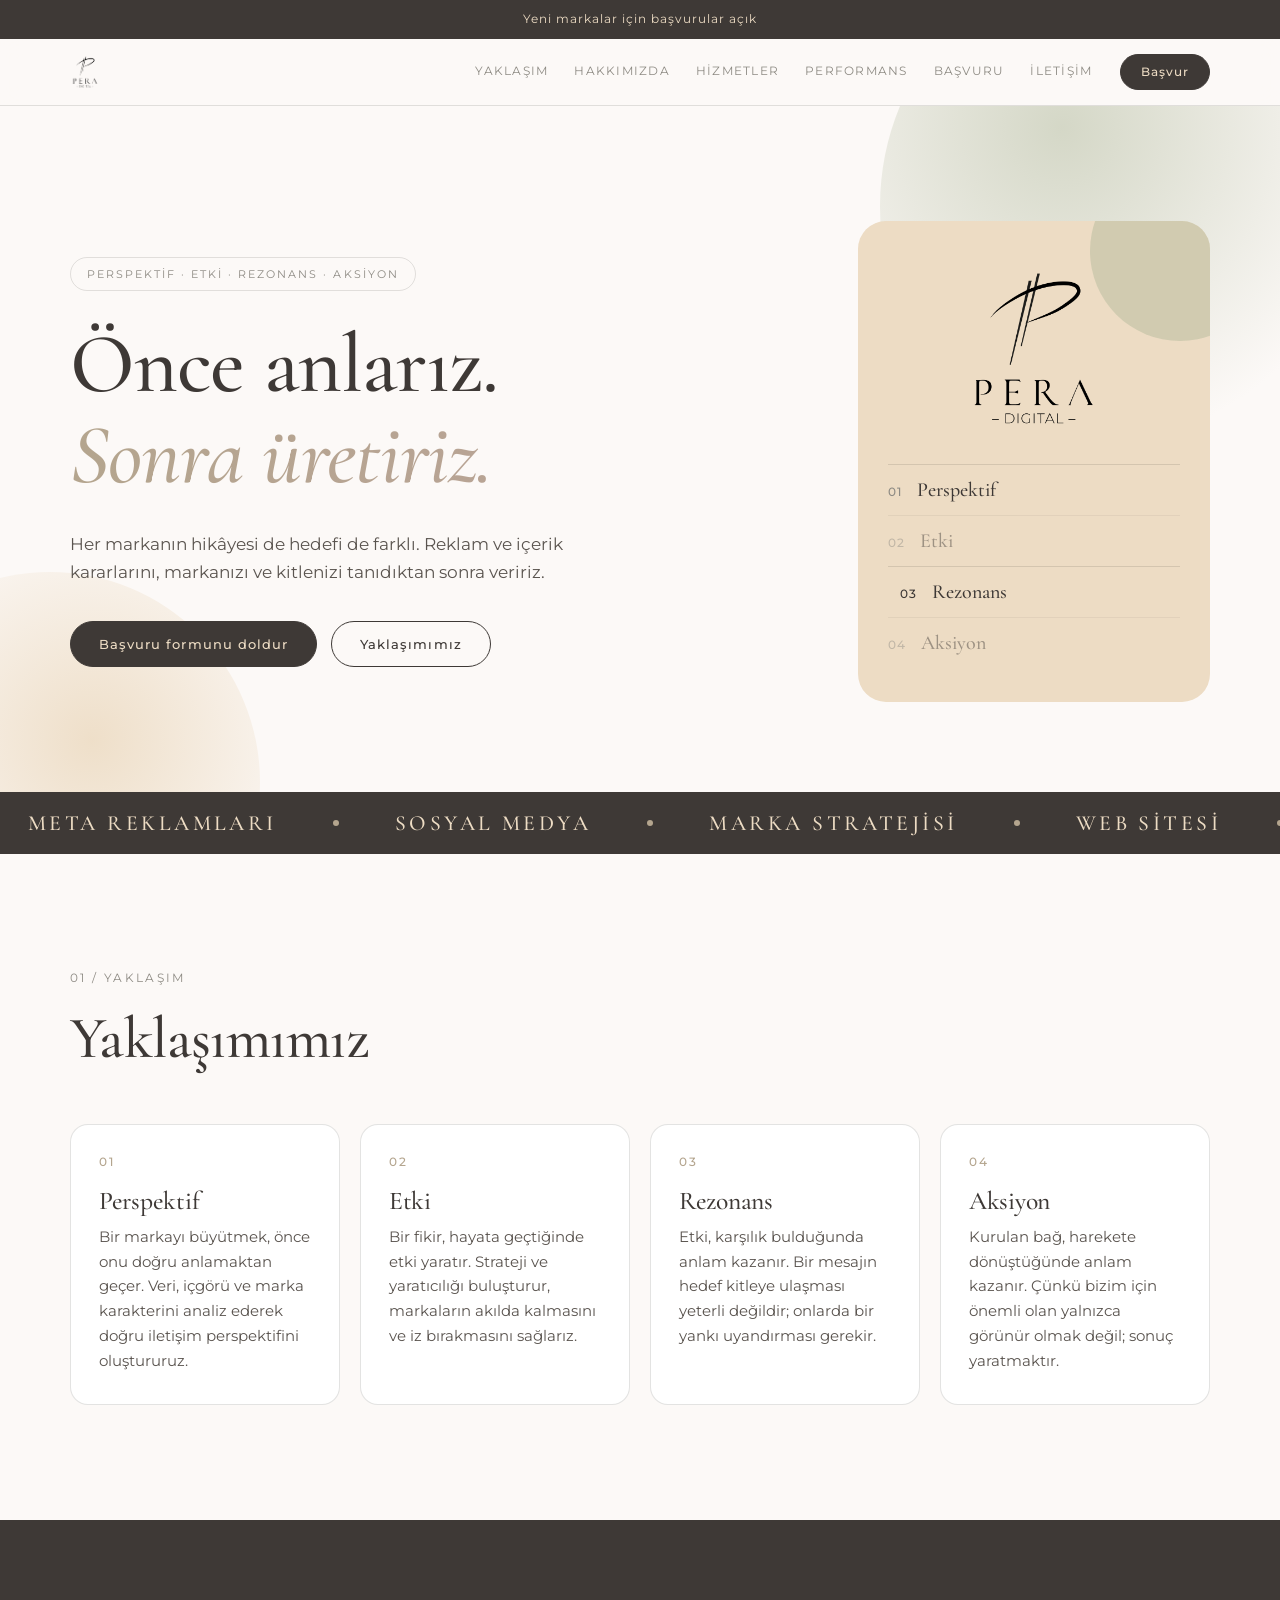
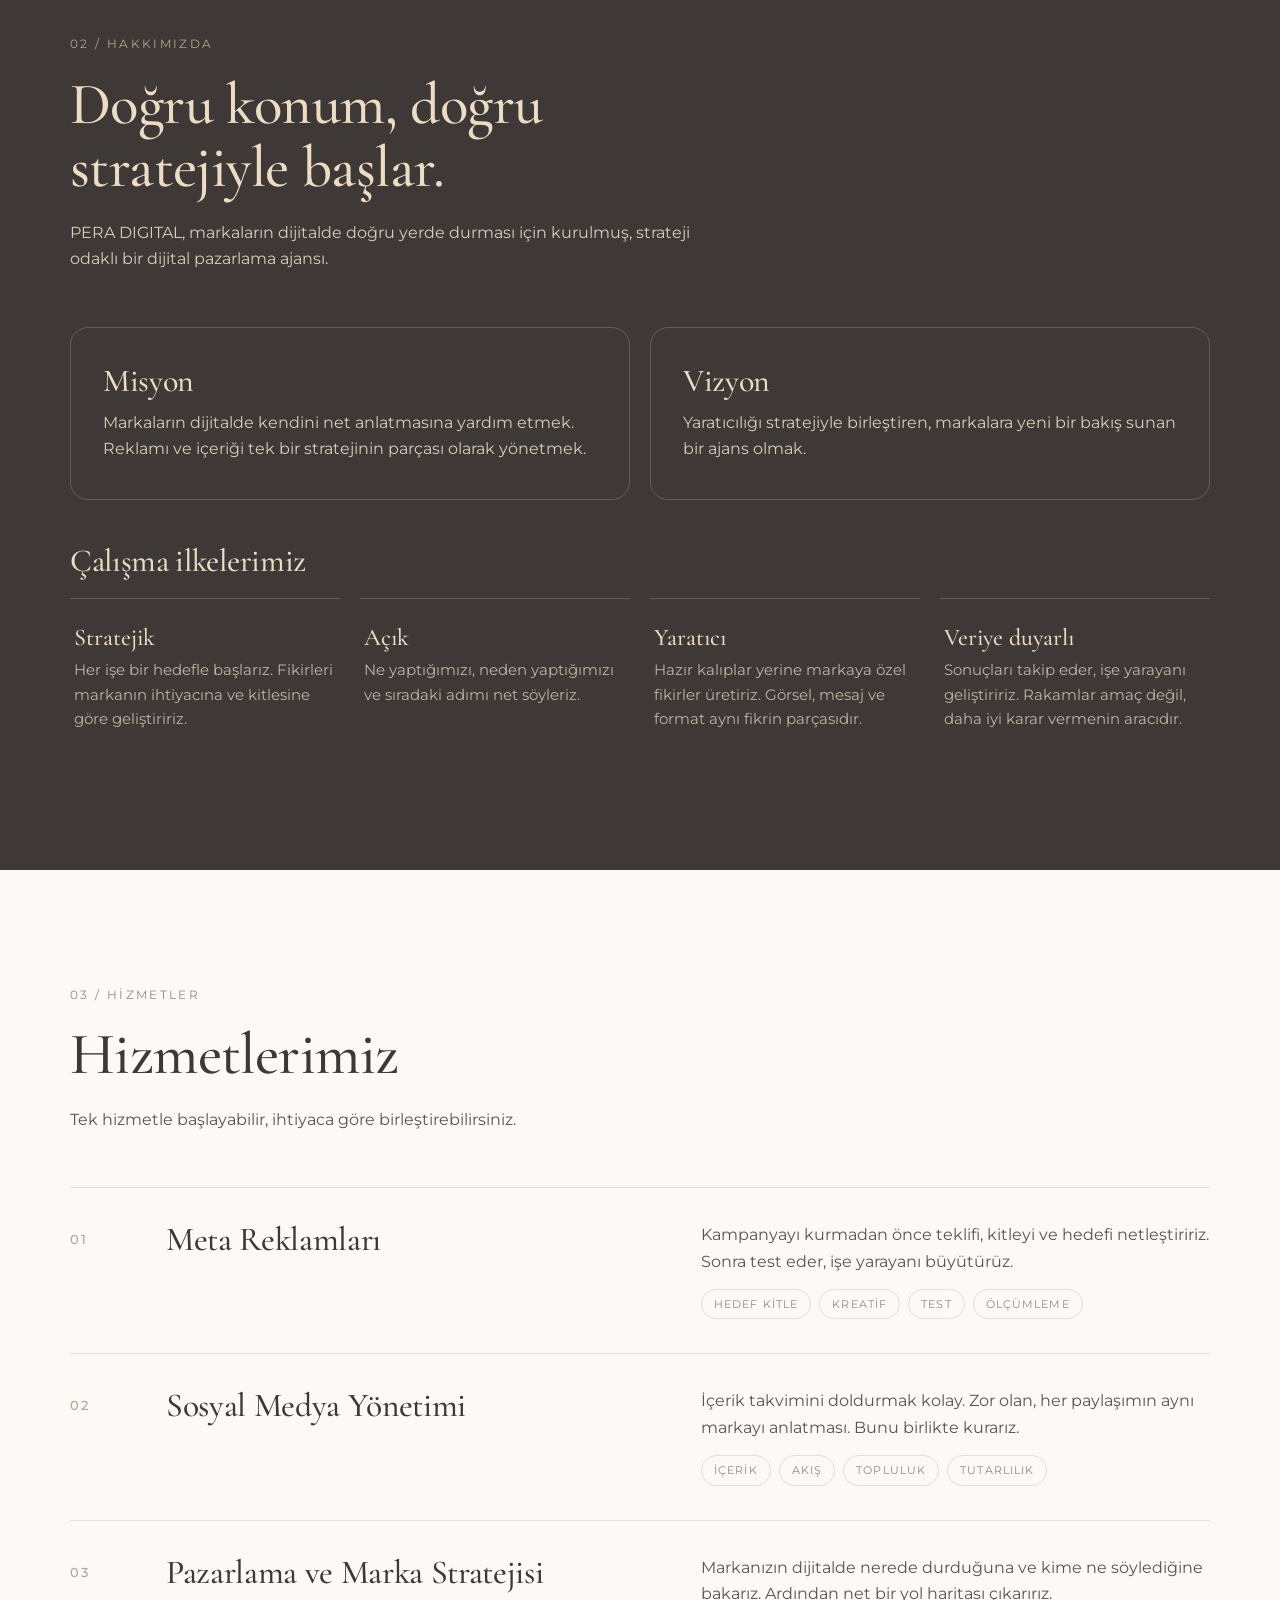
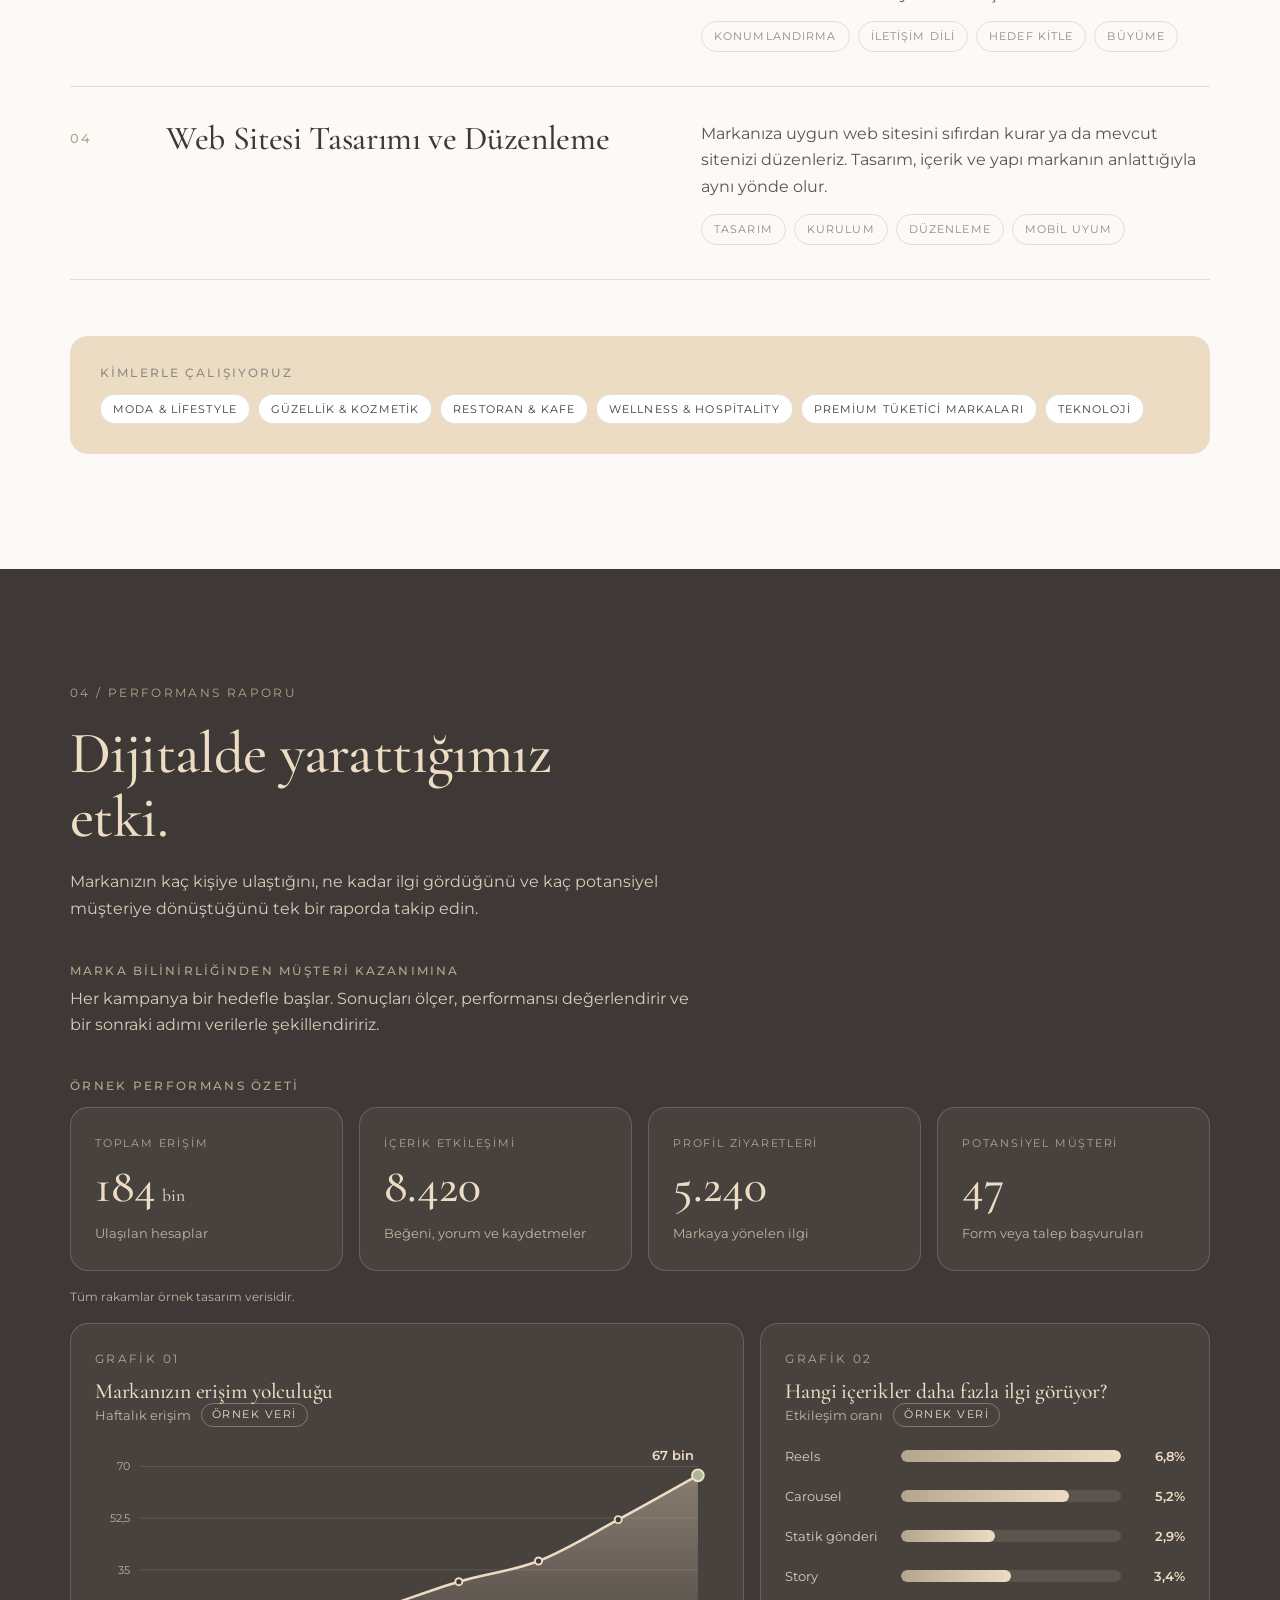
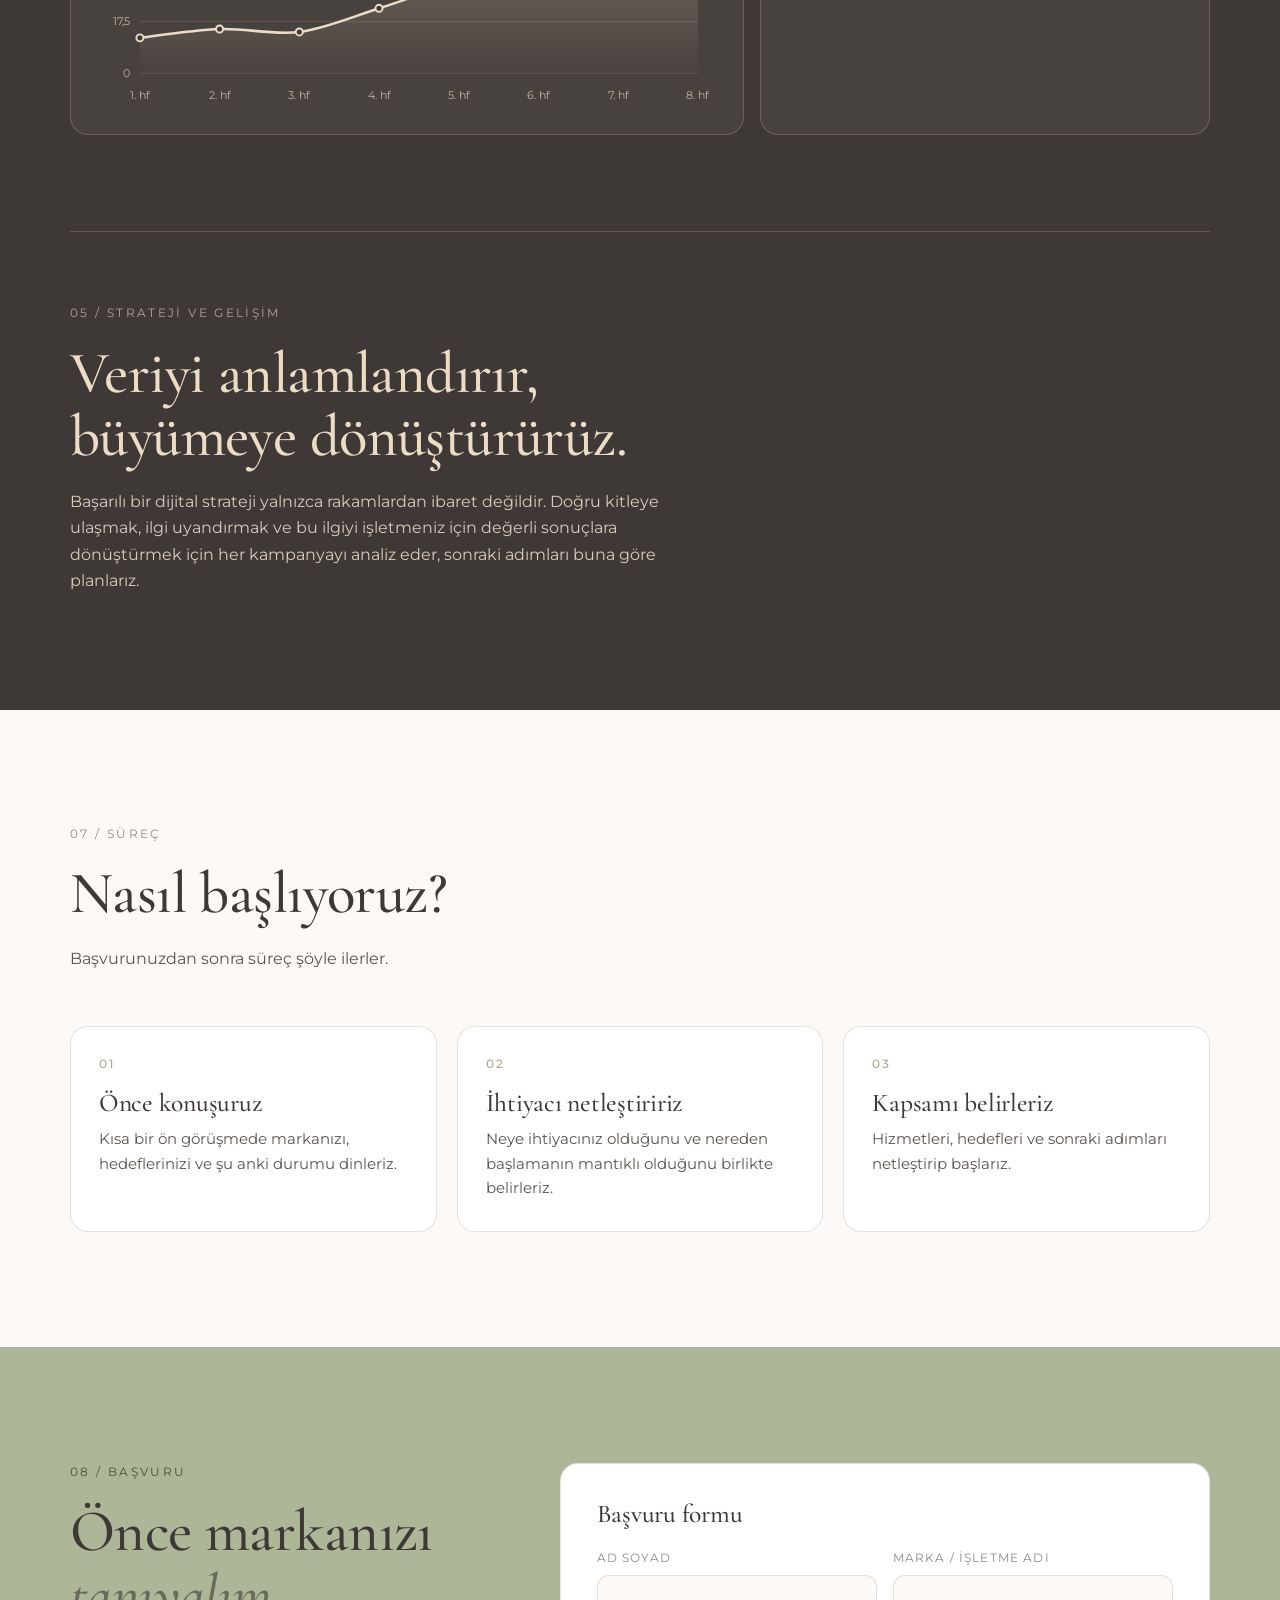
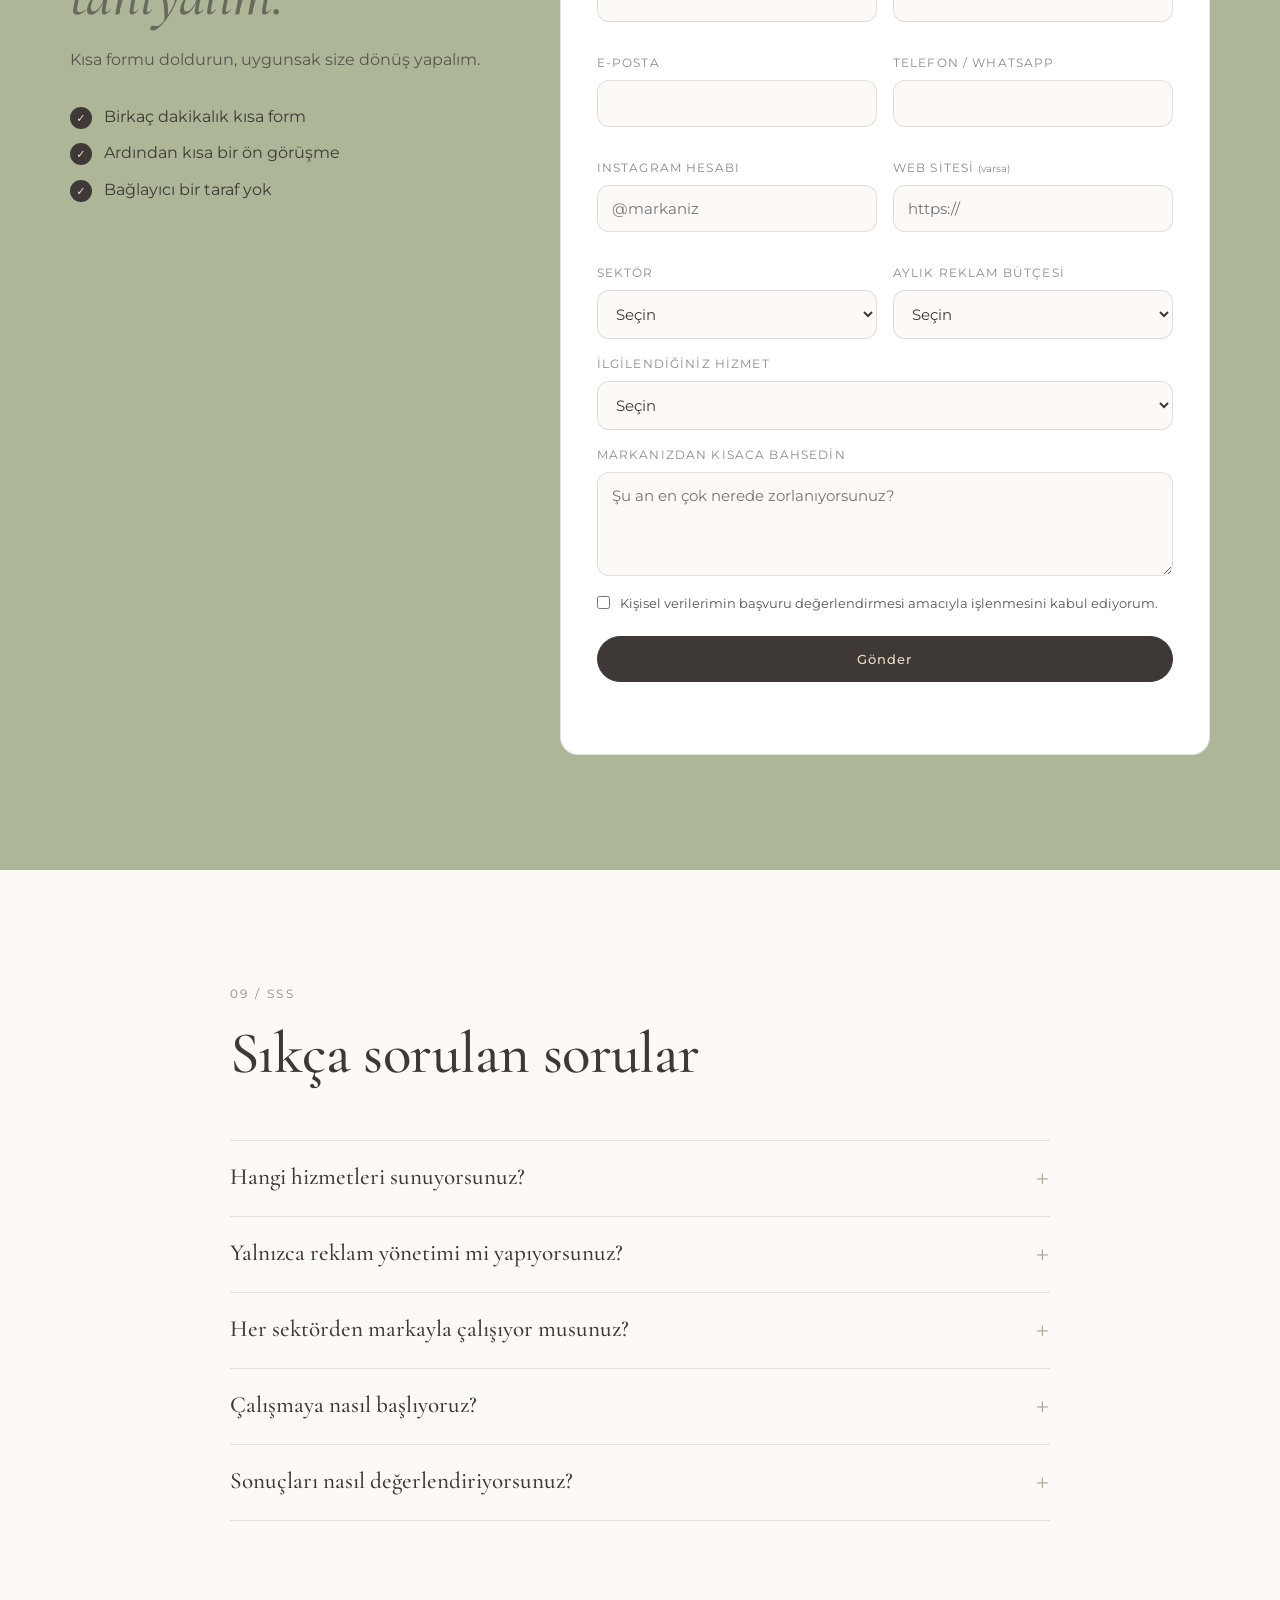
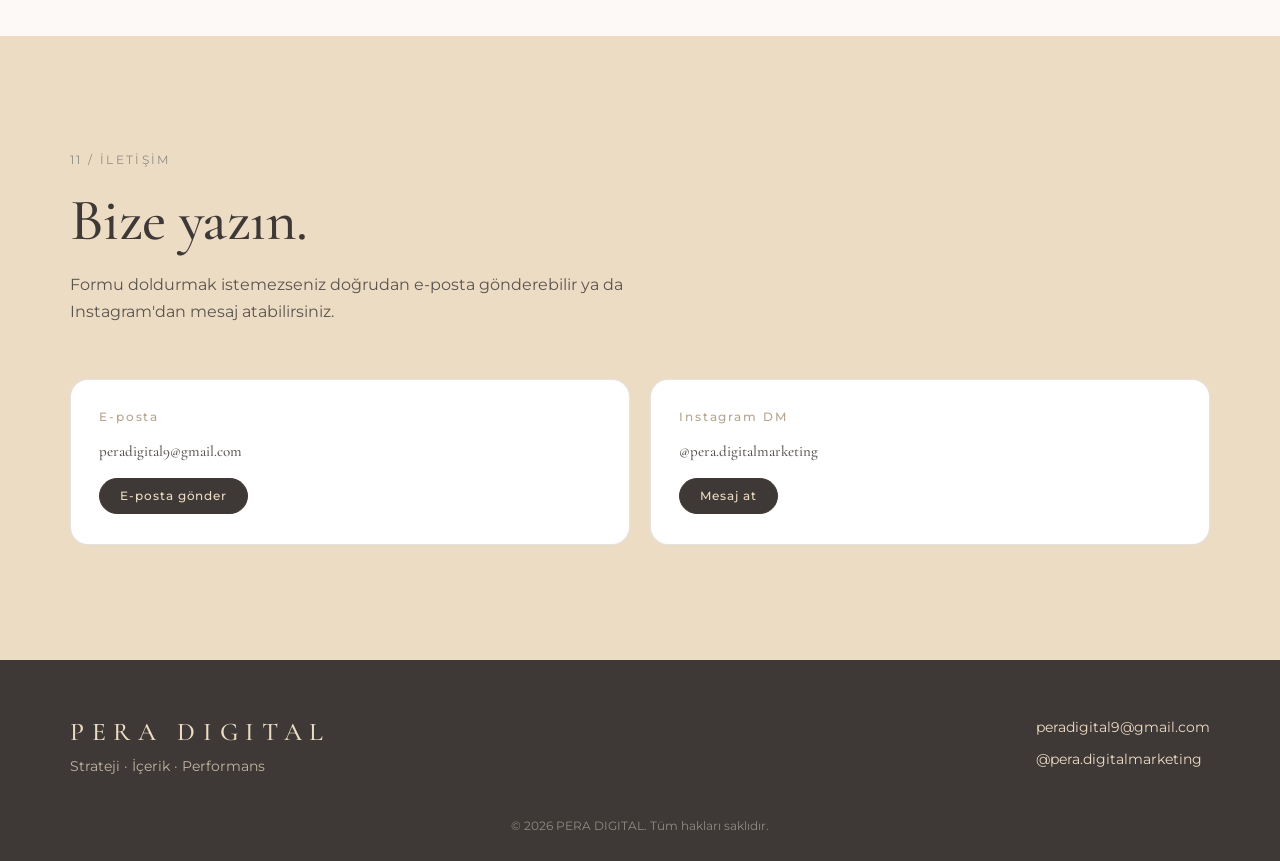
==== commit 1f5f07b1: "Add files via upload" ====
--- a/index.html
+++ b/index.html
@@ -10,7 +10,7 @@
 <link rel="preconnect" href="https://fonts.googleapis.com">
 <link rel="preconnect" href="https://fonts.gstatic.com" crossorigin>
 <link href="https://fonts.googleapis.com/css2?family=Cormorant+Garamond:ital,wght@0,400;0,500;0,600;1,400;1,500&family=Montserrat:wght@300;400;500;600&display=swap" rel="stylesheet">
-<link rel="stylesheet" href="style.css">
+<link rel="stylesheet" href="style.css?v=3">
 </head>
 <body>
 <div class="progress" id="progress" aria-hidden="true"></div>
@@ -99,6 +99,6 @@
   <p class="copy" id="footCopy"></p>
 </footer>
 
-<script src="app.js"></script>
+<script src="app.js?v=3"></script>
 </body>
 </html>
--- a/style.css
+++ b/style.css
@@ -224,9 +224,6 @@
 @keyframes tick{to{transform:translateX(-50%)}}
 
 /* örnek rapor */
-.demo-note{display:inline-flex;align-items:center;gap:10px;font-size:.7rem;letter-spacing:.16em;text-transform:uppercase;color:var(--cream);border:1px dashed rgba(237,220,196,.45);border-radius:999px;padding:7px 16px;margin:-26px 0 34px}
-.demo-note span{width:8px;height:8px;border-radius:50%;background:var(--sage);animation:blink 1.8s ease-in-out infinite}
-@keyframes blink{50%{opacity:.25}}
 .kpis{display:grid;grid-template-columns:repeat(auto-fit,minmax(200px,1fr));gap:16px;margin-bottom:16px}
 .kpi,.panel{background:rgba(237,220,196,.06);border:1px solid rgba(237,220,196,.2);border-radius:var(--r);padding:26px 24px}
 .kpi .kl{display:block;font-size:.7rem;letter-spacing:.16em;text-transform:uppercase;color:var(--taupe);margin-bottom:10px}
@@ -246,7 +243,7 @@
 .lastv{fill:var(--cream);font:600 13px var(--sans);opacity:0;transition:opacity .5s 2s}
 .in .lp{stroke-dashoffset:0}.in .area,.in .dot,.in .lastv{opacity:1}
 .bars{display:grid;gap:18px;margin-top:6px}
-.brow{display:grid;grid-template-columns:78px 1fr 52px;gap:12px;align-items:center;font-size:.84rem}
+.brow{display:grid;grid-template-columns:104px 1fr 52px;gap:12px;align-items:center;font-size:.84rem}
 .bl{color:#d8cdbb}.bv{text-align:right;color:var(--cream);font-weight:600}
 .bt{height:12px;border-radius:999px;background:rgba(237,220,196,.12);overflow:hidden}
 .bt i{display:block;height:100%;width:0;border-radius:999px;background:linear-gradient(90deg,var(--taupe),var(--cream));transition:width 1.3s cubic-bezier(.3,.6,.2,1) calc(.2s + var(--i)*.15s)}
@@ -261,7 +258,6 @@
 @media (max-width:900px){
   .charts,.book{grid-template-columns:1fr}
   .cal iframe{height:680px}
-  .demo-note{margin-top:-30px}
   .ticker-track span{font-size:1.1rem;padding:0 18px;gap:36px}
 }
 @media (max-width:560px){.panel svg .ax{font-size:19px}.panel svg .lastv{font-size:22px}.brow{grid-template-columns:64px 1fr 46px}.kpi strong{font-size:2.5rem}}
@@ -270,3 +266,18 @@
   .lp{stroke-dashoffset:0;transition:none}.area,.dot,.lastv{opacity:1;transition:none}.bt i{width:var(--w);transition:none}
 }
 @media (max-width:1100px) and (min-width:901px){.nav{gap:18px}.nav-links{gap:16px}.nav-links a{font-size:.72rem;letter-spacing:.06em}}
+
+.demo-intro{margin:-12px 0 40px;max-width:620px}
+.demo-intro h4{font:500 .74rem var(--sans);letter-spacing:.18em;text-transform:uppercase;color:var(--taupe);margin-bottom:8px}
+.demo-intro p{color:#d8cdbb}
+.kpi-title{font:500 .72rem var(--sans);letter-spacing:.2em;text-transform:uppercase;color:var(--taupe);margin-bottom:14px}
+.kcap{display:block;margin-top:12px;font-size:.84rem;color:#bfb4a2}
+.demo-foot{font-size:.76rem;color:#bfb4a2;margin:0 0 16px}
+.panel-h{margin-bottom:18px}
+.panel-h .eyebrow{margin-bottom:10px}
+.panel-h h3{margin-bottom:8px}
+.panel-sub{display:flex;align-items:center;gap:10px;font-size:.84rem;color:#bfb4a2}
+.chip{font-size:.66rem;letter-spacing:.14em;text-transform:uppercase;border:1px solid rgba(237,220,196,.35);color:var(--cream);border-radius:999px;padding:2px 10px}
+.panel h3{margin-bottom:0}
+.demo-close{margin-top:clamp(56px,8vw,96px);padding-top:clamp(40px,6vw,72px);border-top:1px solid rgba(237,220,196,.2)}
+.demo-close h2{max-width:20ch}
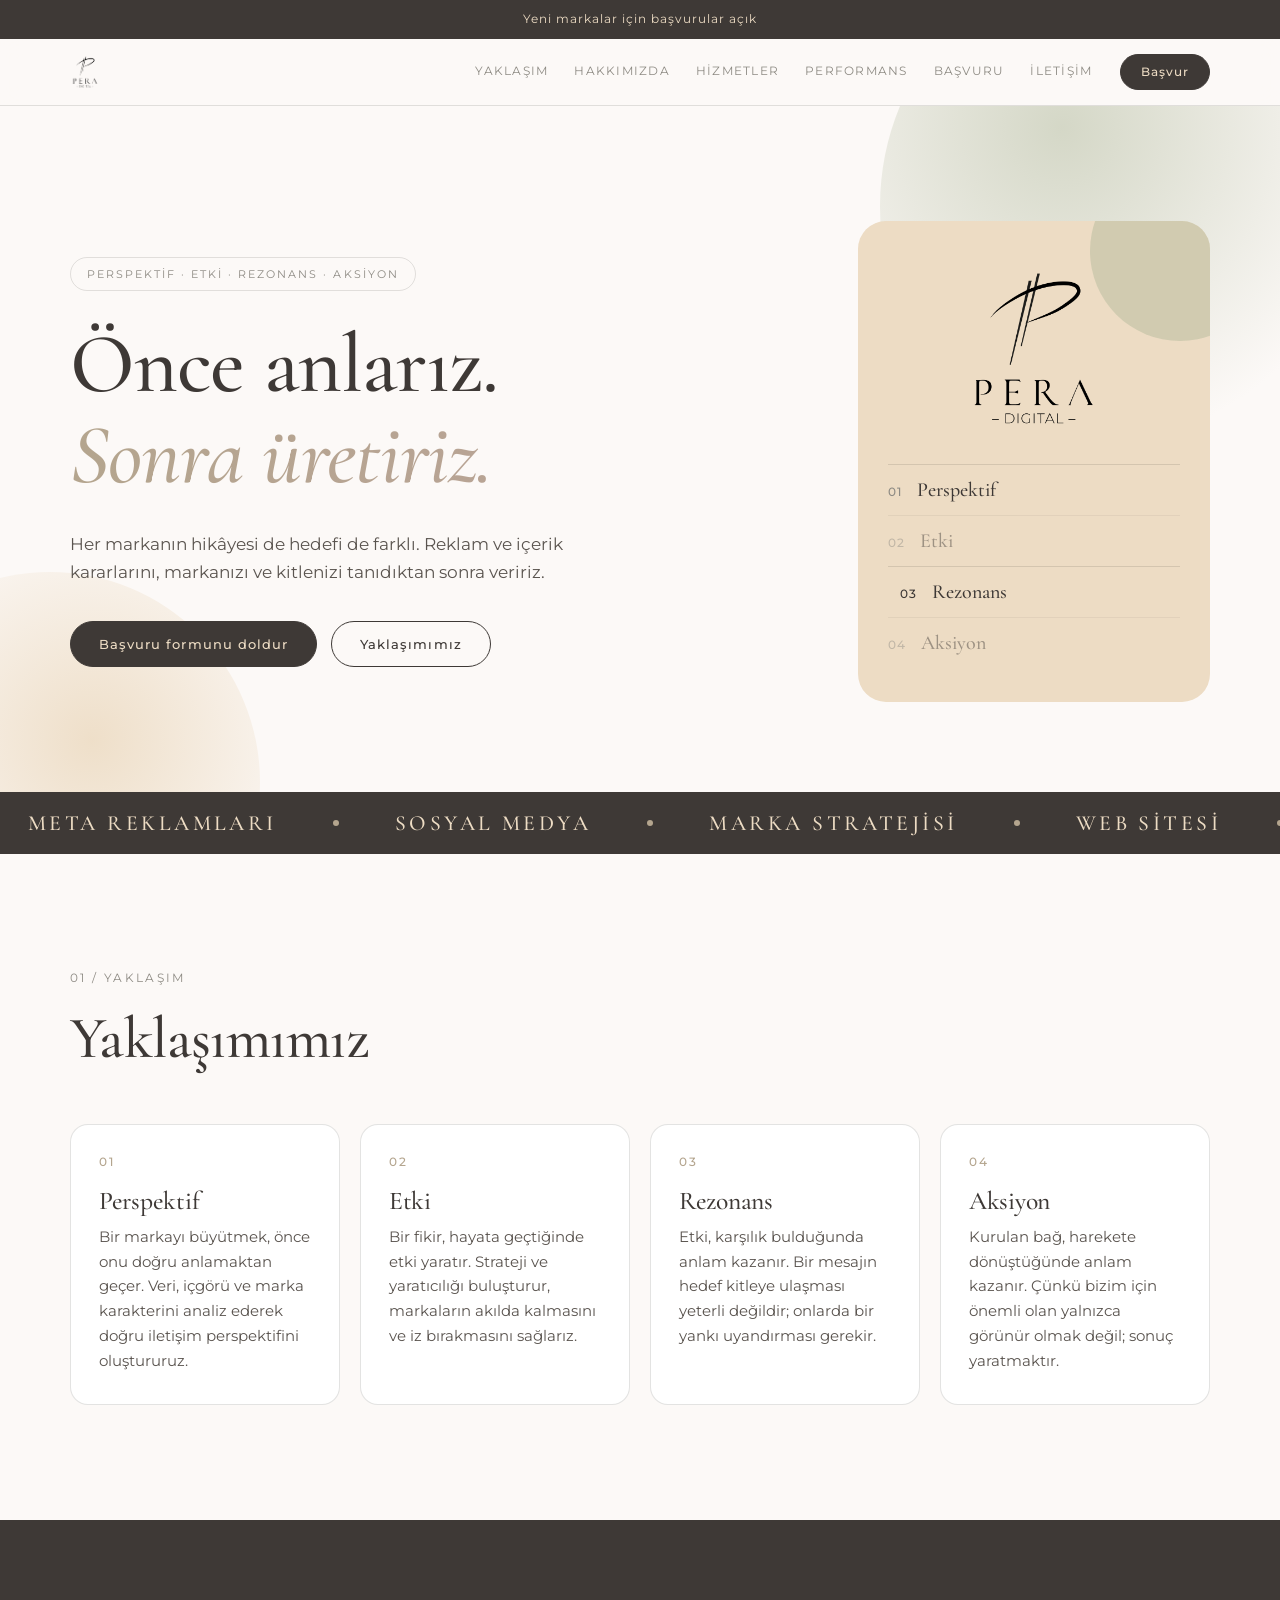
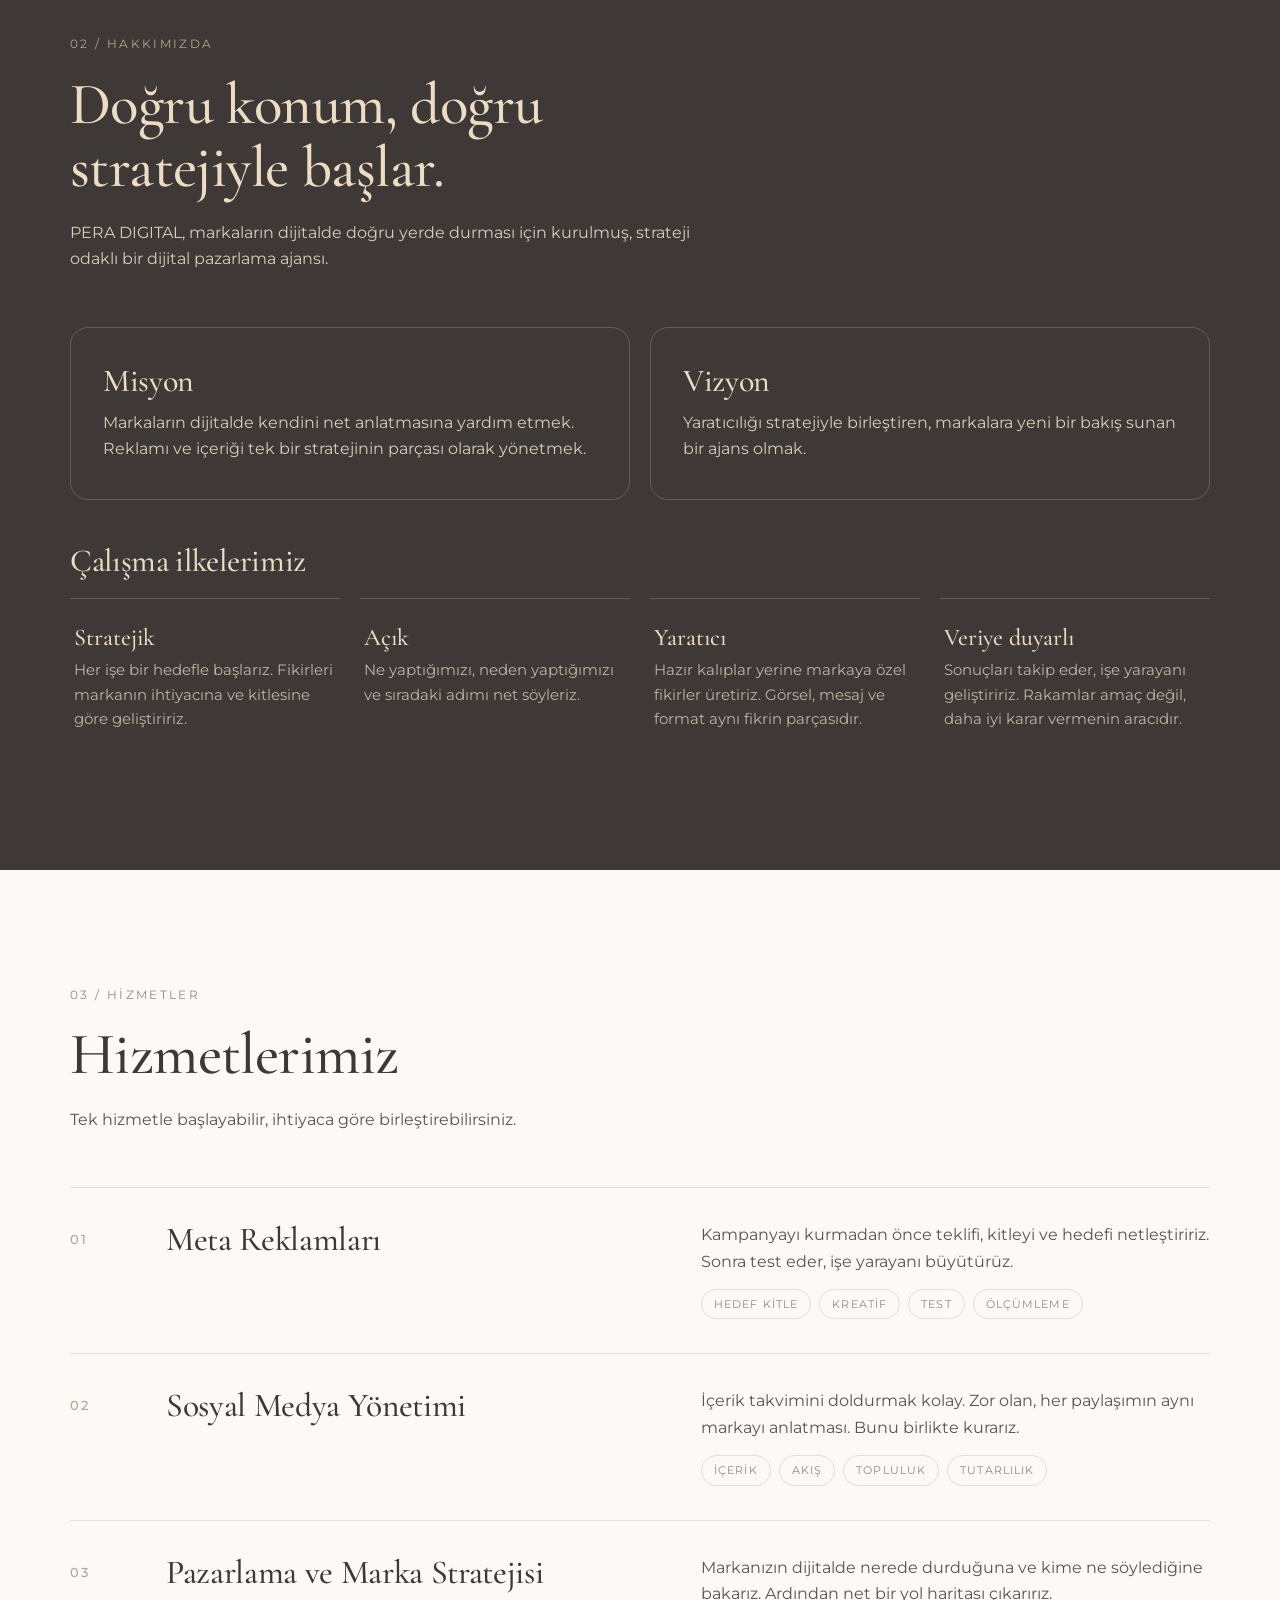
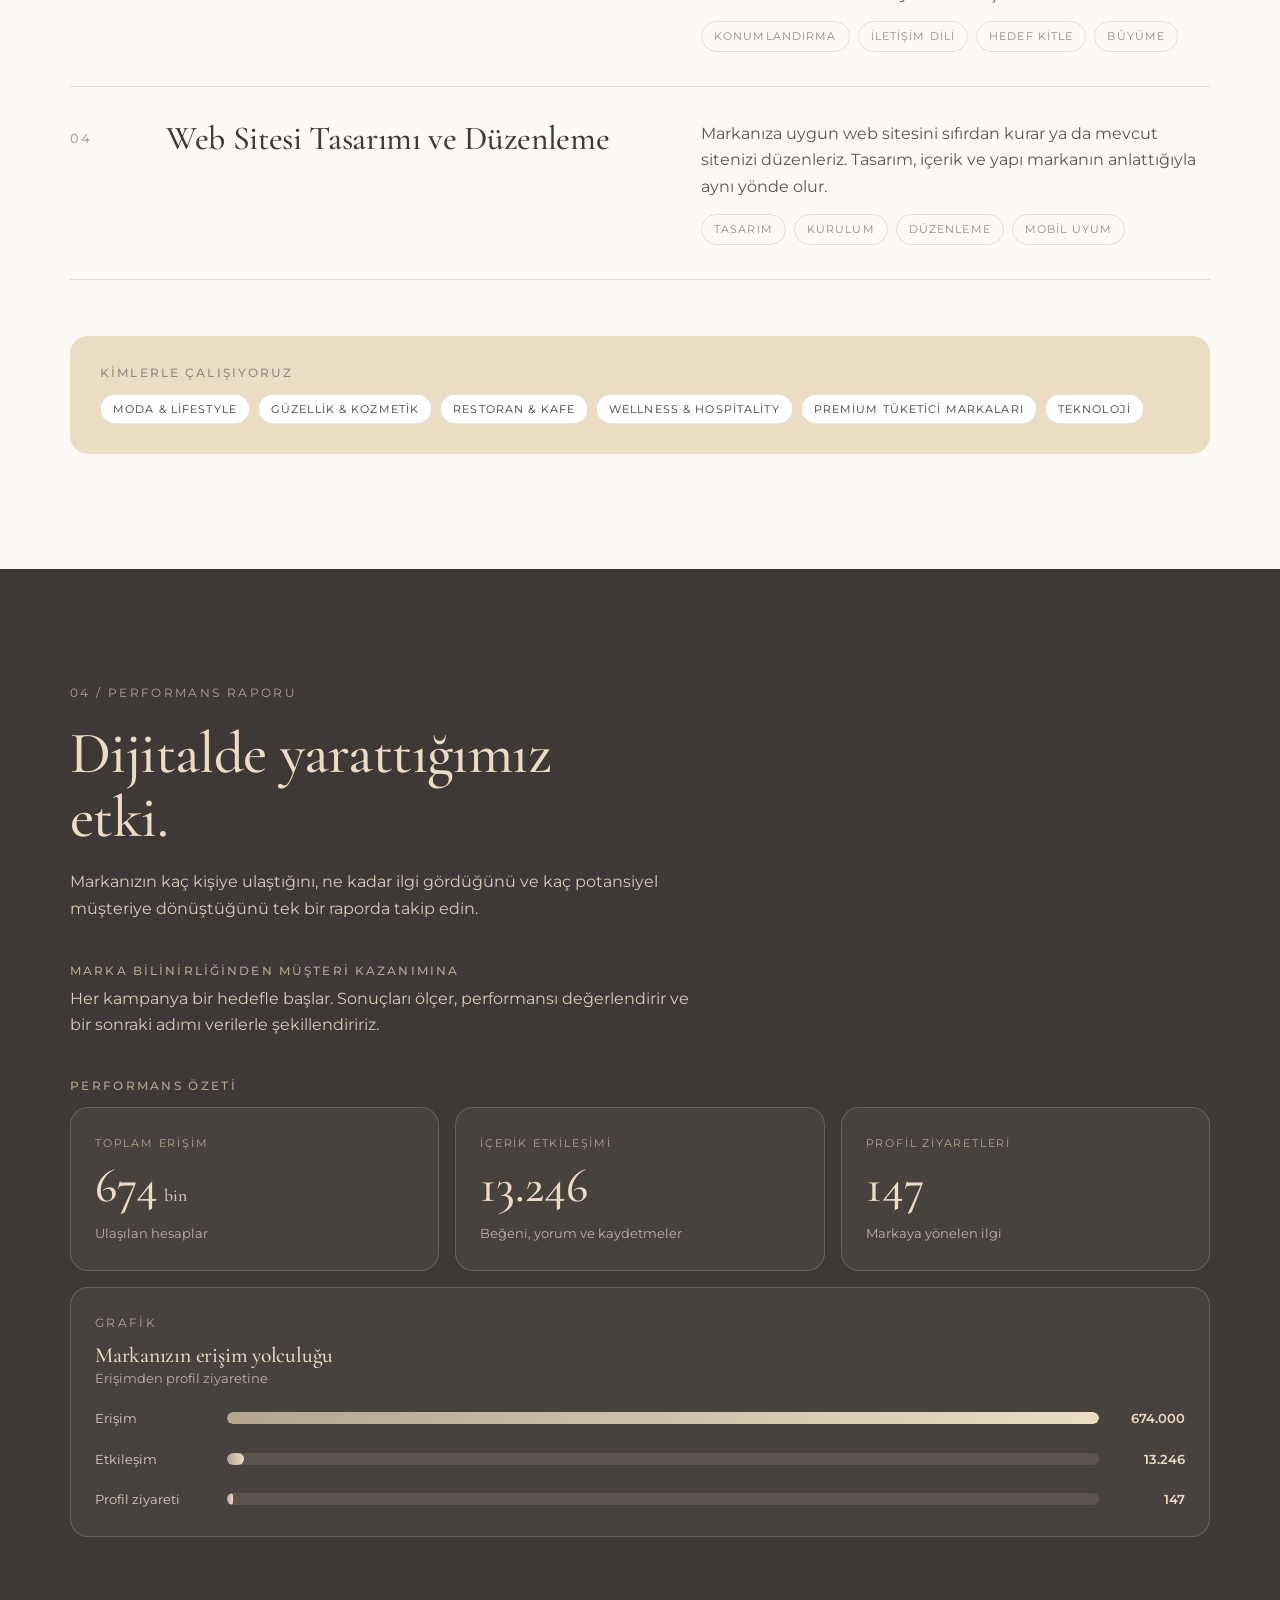
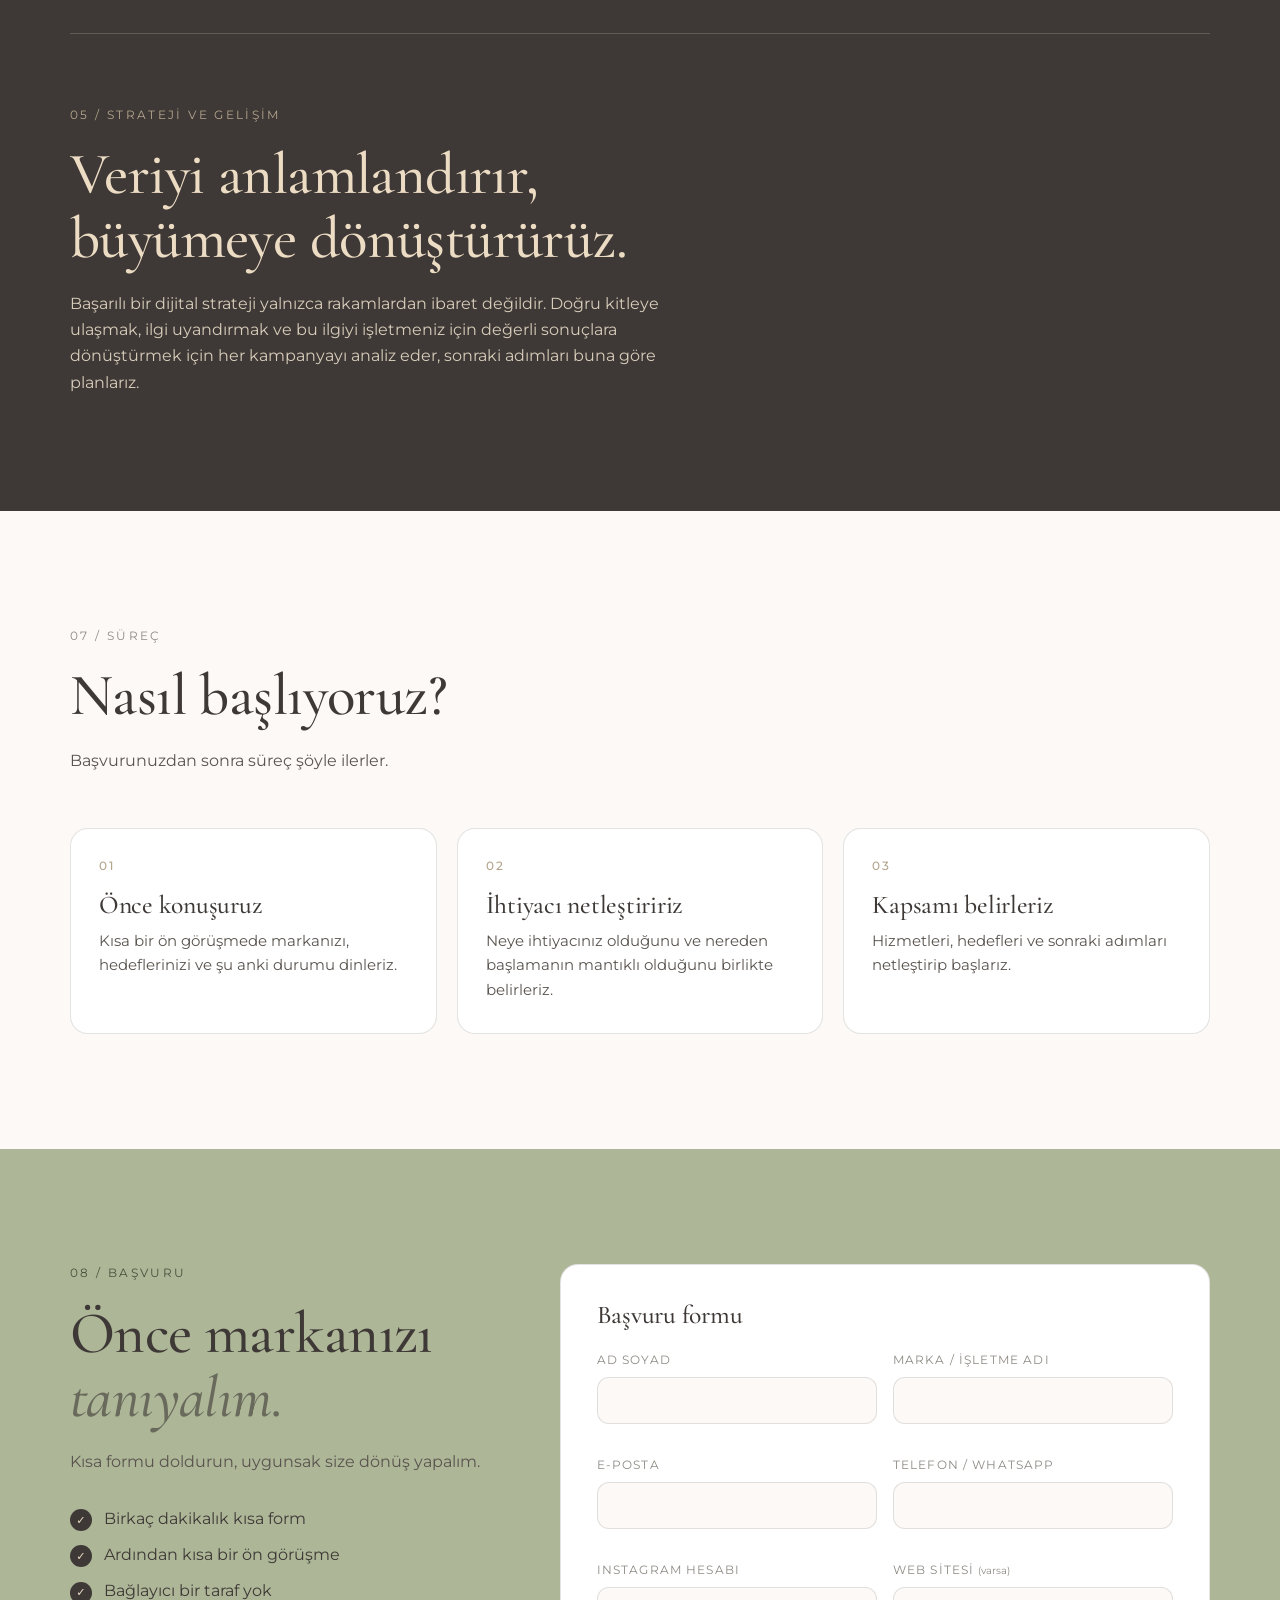
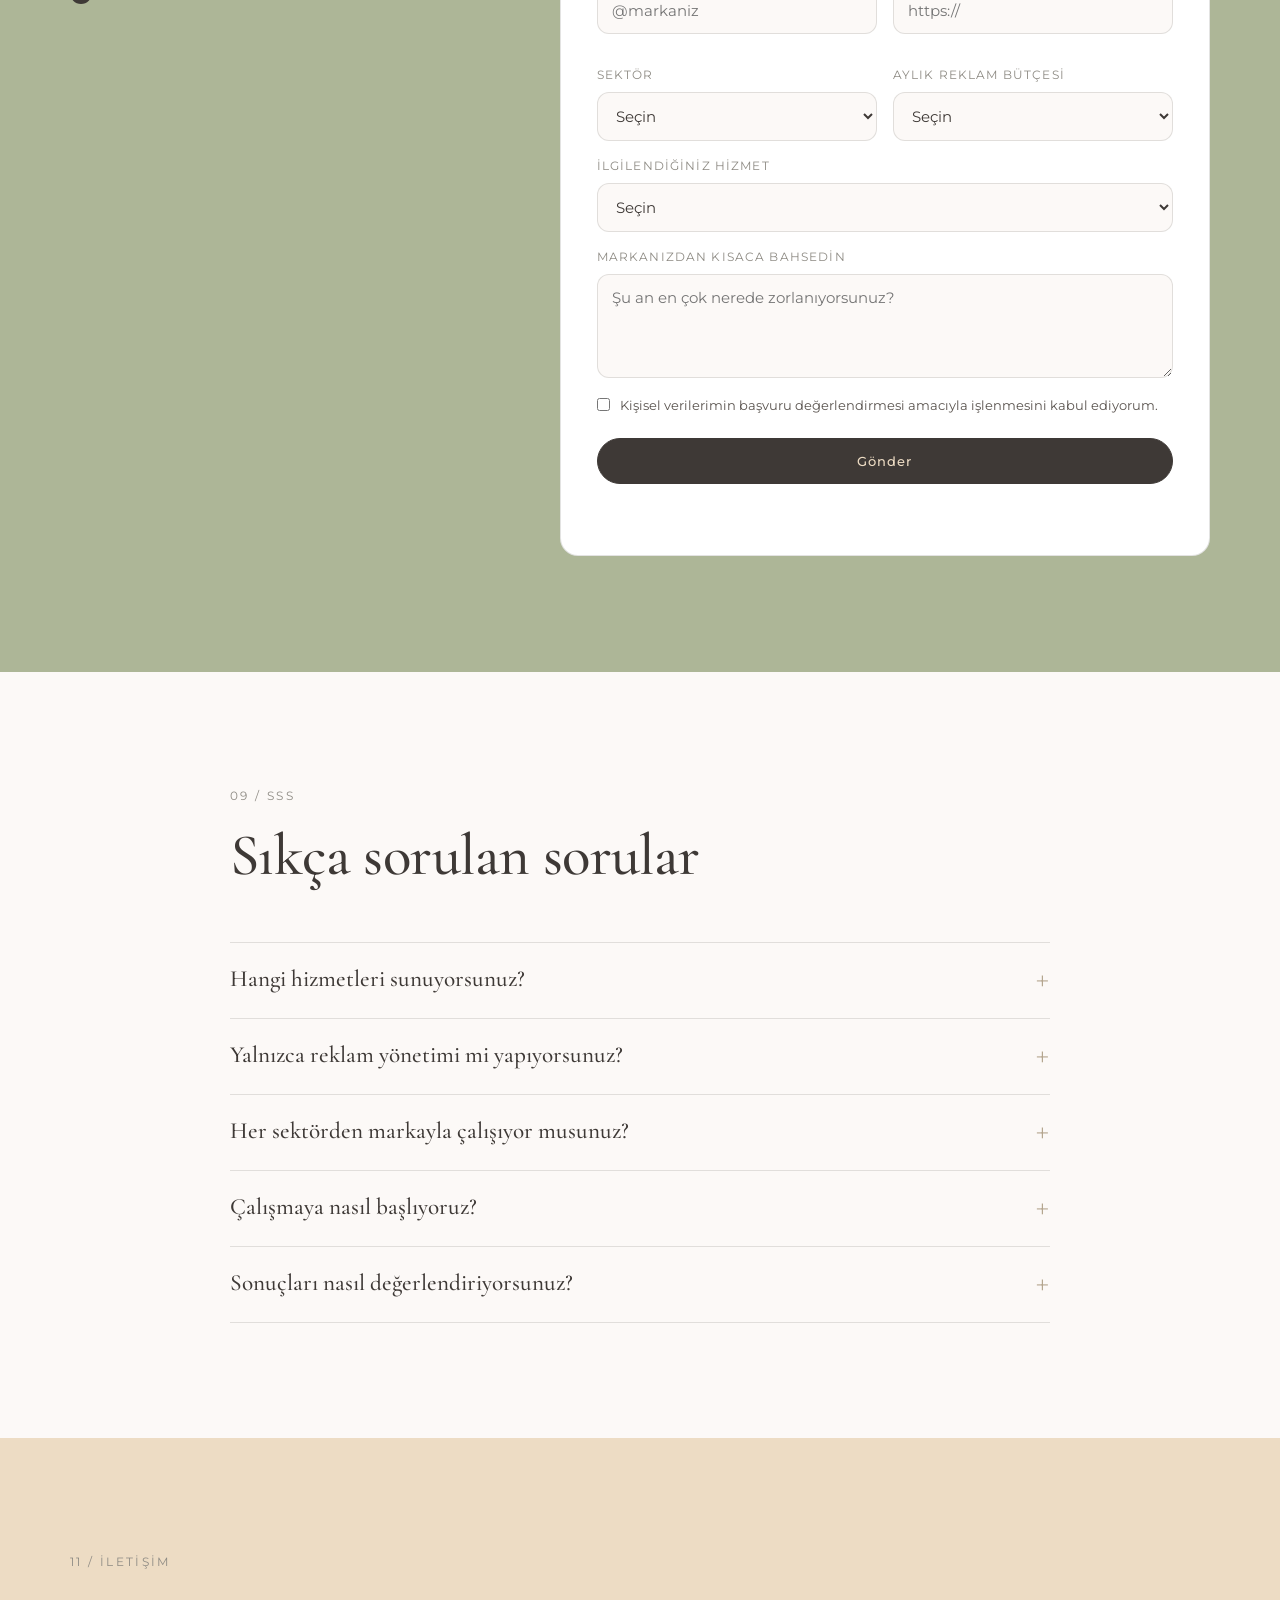
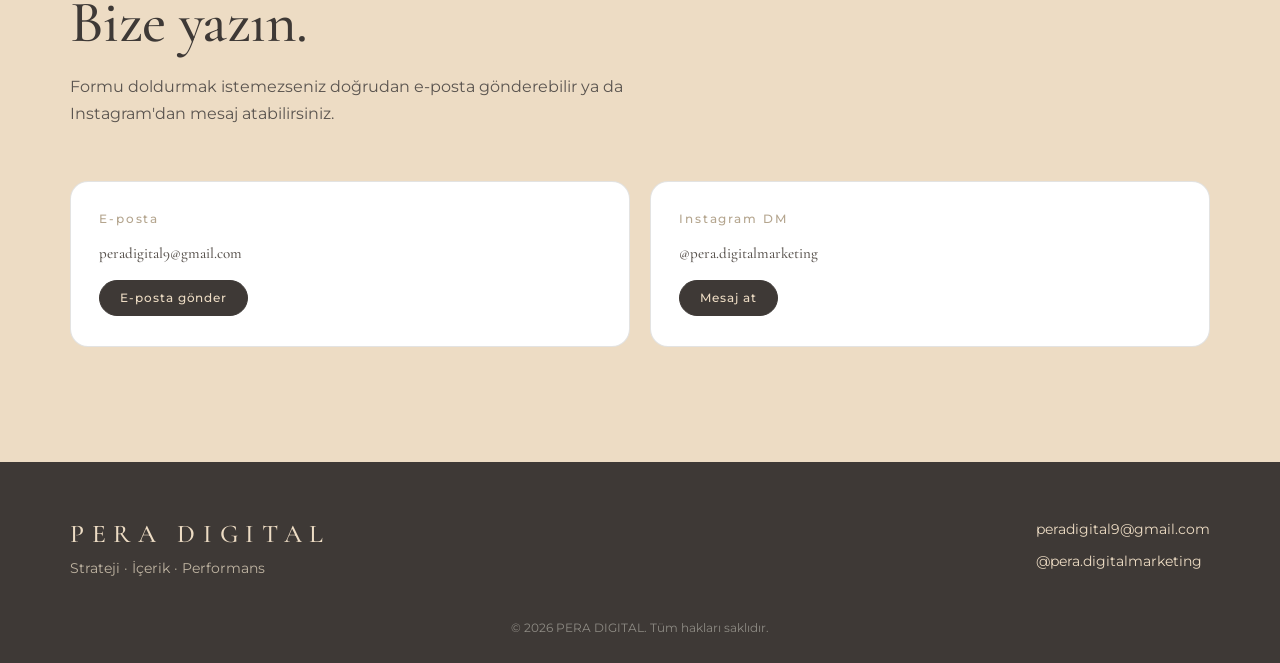
==== commit f251f691: "Add files via upload" ====
--- a/index.html
+++ b/index.html
@@ -10,7 +10,7 @@
 <link rel="preconnect" href="https://fonts.googleapis.com">
 <link rel="preconnect" href="https://fonts.gstatic.com" crossorigin>
 <link href="https://fonts.googleapis.com/css2?family=Cormorant+Garamond:ital,wght@0,400;0,500;0,600;1,400;1,500&family=Montserrat:wght@300;400;500;600&display=swap" rel="stylesheet">
-<link rel="stylesheet" href="style.css?v=3">
+<link rel="stylesheet" href="style.css?v=4">
 </head>
 <body>
 <div class="progress" id="progress" aria-hidden="true"></div>
@@ -99,6 +99,6 @@
   <p class="copy" id="footCopy"></p>
 </footer>
 
-<script src="app.js?v=3"></script>
+<script src="app.js?v=4"></script>
 </body>
 </html>
--- a/style.css
+++ b/style.css
@@ -243,7 +243,7 @@
 .lastv{fill:var(--cream);font:600 13px var(--sans);opacity:0;transition:opacity .5s 2s}
 .in .lp{stroke-dashoffset:0}.in .area,.in .dot,.in .lastv{opacity:1}
 .bars{display:grid;gap:18px;margin-top:6px}
-.brow{display:grid;grid-template-columns:104px 1fr 52px;gap:12px;align-items:center;font-size:.84rem}
+.brow{display:grid;grid-template-columns:120px 1fr 74px;gap:12px;align-items:center;font-size:.84rem}
 .bl{color:#d8cdbb}.bv{text-align:right;color:var(--cream);font-weight:600}
 .bt{height:12px;border-radius:999px;background:rgba(237,220,196,.12);overflow:hidden}
 .bt i{display:block;height:100%;width:0;border-radius:999px;background:linear-gradient(90deg,var(--taupe),var(--cream));transition:width 1.3s cubic-bezier(.3,.6,.2,1) calc(.2s + var(--i)*.15s)}
@@ -260,7 +260,7 @@
   .cal iframe{height:680px}
   .ticker-track span{font-size:1.1rem;padding:0 18px;gap:36px}
 }
-@media (max-width:560px){.panel svg .ax{font-size:19px}.panel svg .lastv{font-size:22px}.brow{grid-template-columns:64px 1fr 46px}.kpi strong{font-size:2.5rem}}
+@media (max-width:560px){.panel svg .ax{font-size:19px}.panel svg .lastv{font-size:22px}.brow{grid-template-columns:96px 1fr 66px}.kpi strong{font-size:2.5rem}}
 @media (prefers-reduced-motion:reduce){
   *{animation:none!important}
   .lp{stroke-dashoffset:0;transition:none}.area,.dot,.lastv{opacity:1;transition:none}.bt i{width:var(--w);transition:none}
@@ -281,3 +281,6 @@
 .panel h3{margin-bottom:0}
 .demo-close{margin-top:clamp(56px,8vw,96px);padding-top:clamp(40px,6vw,72px);border-top:1px solid rgba(237,220,196,.2)}
 .demo-close h2{max-width:20ch}
+
+.charts.one{grid-template-columns:1fr}
+.bt i{min-width:6px}
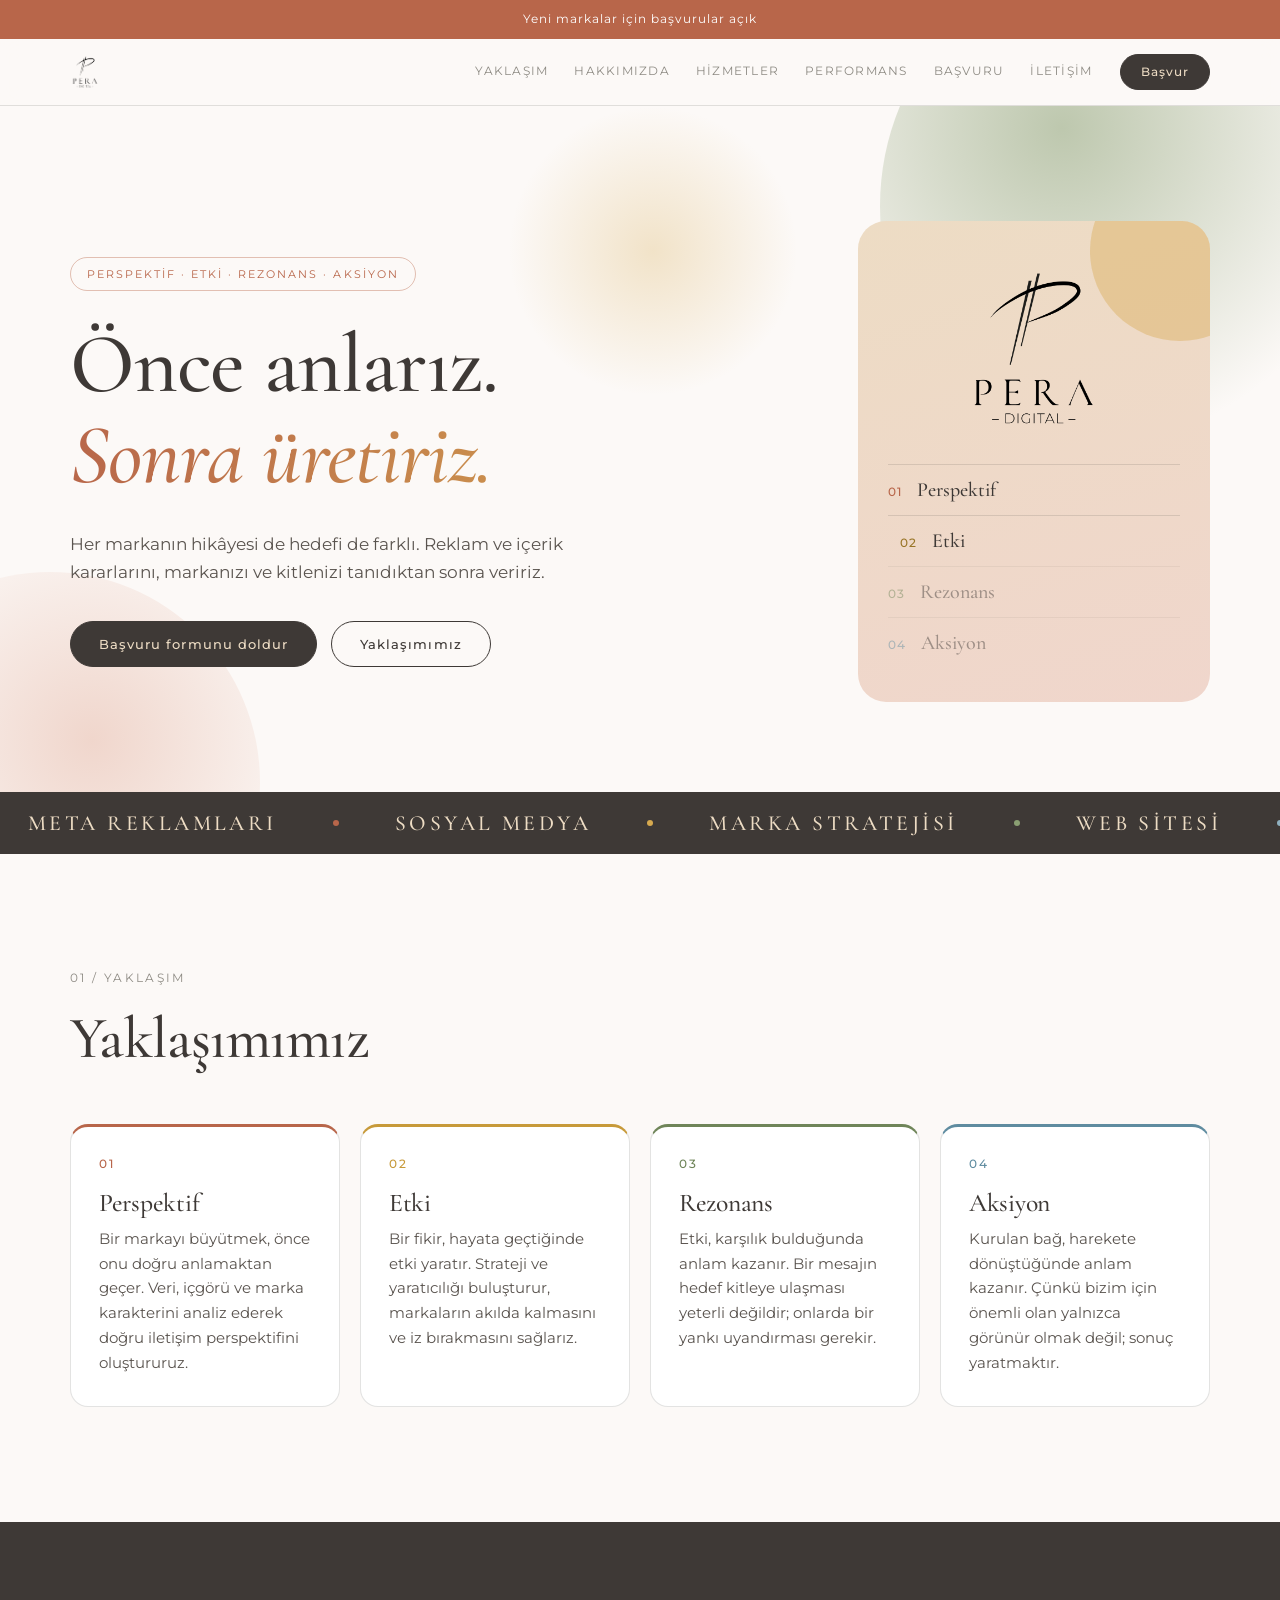
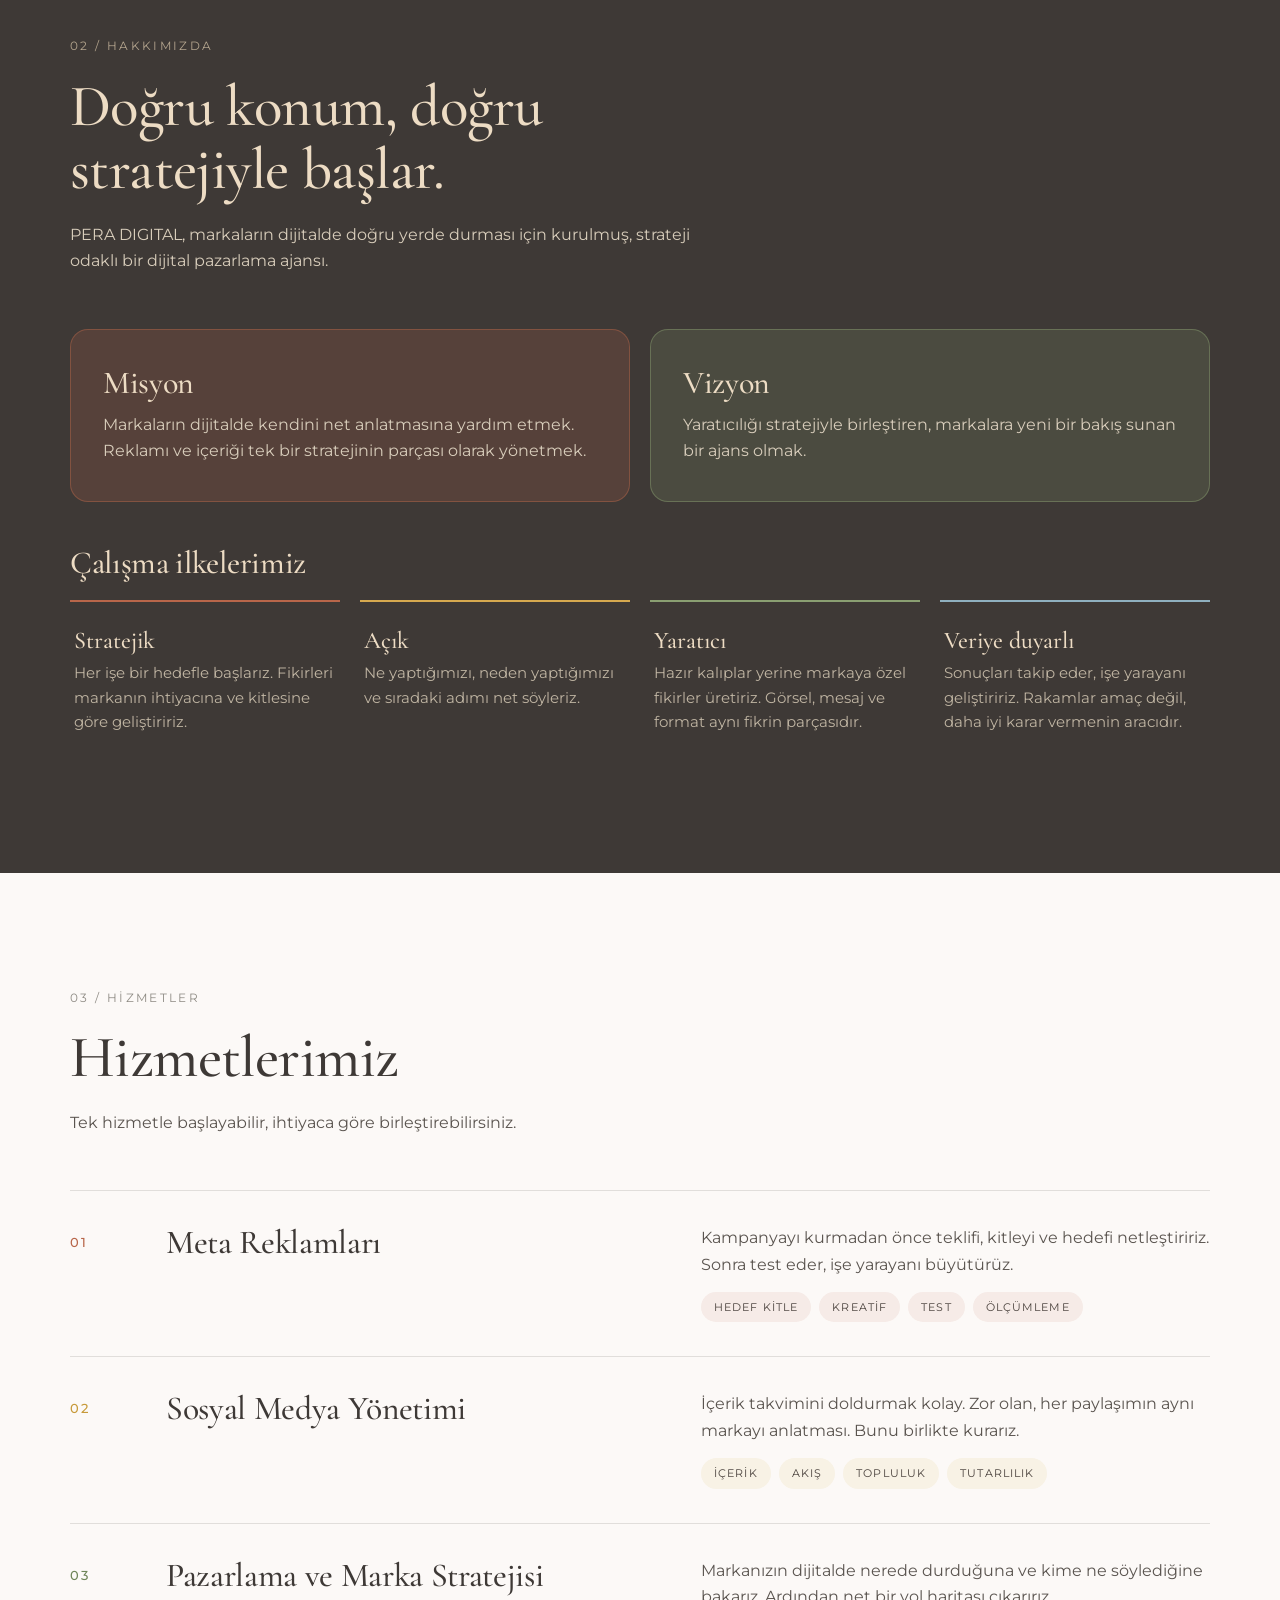
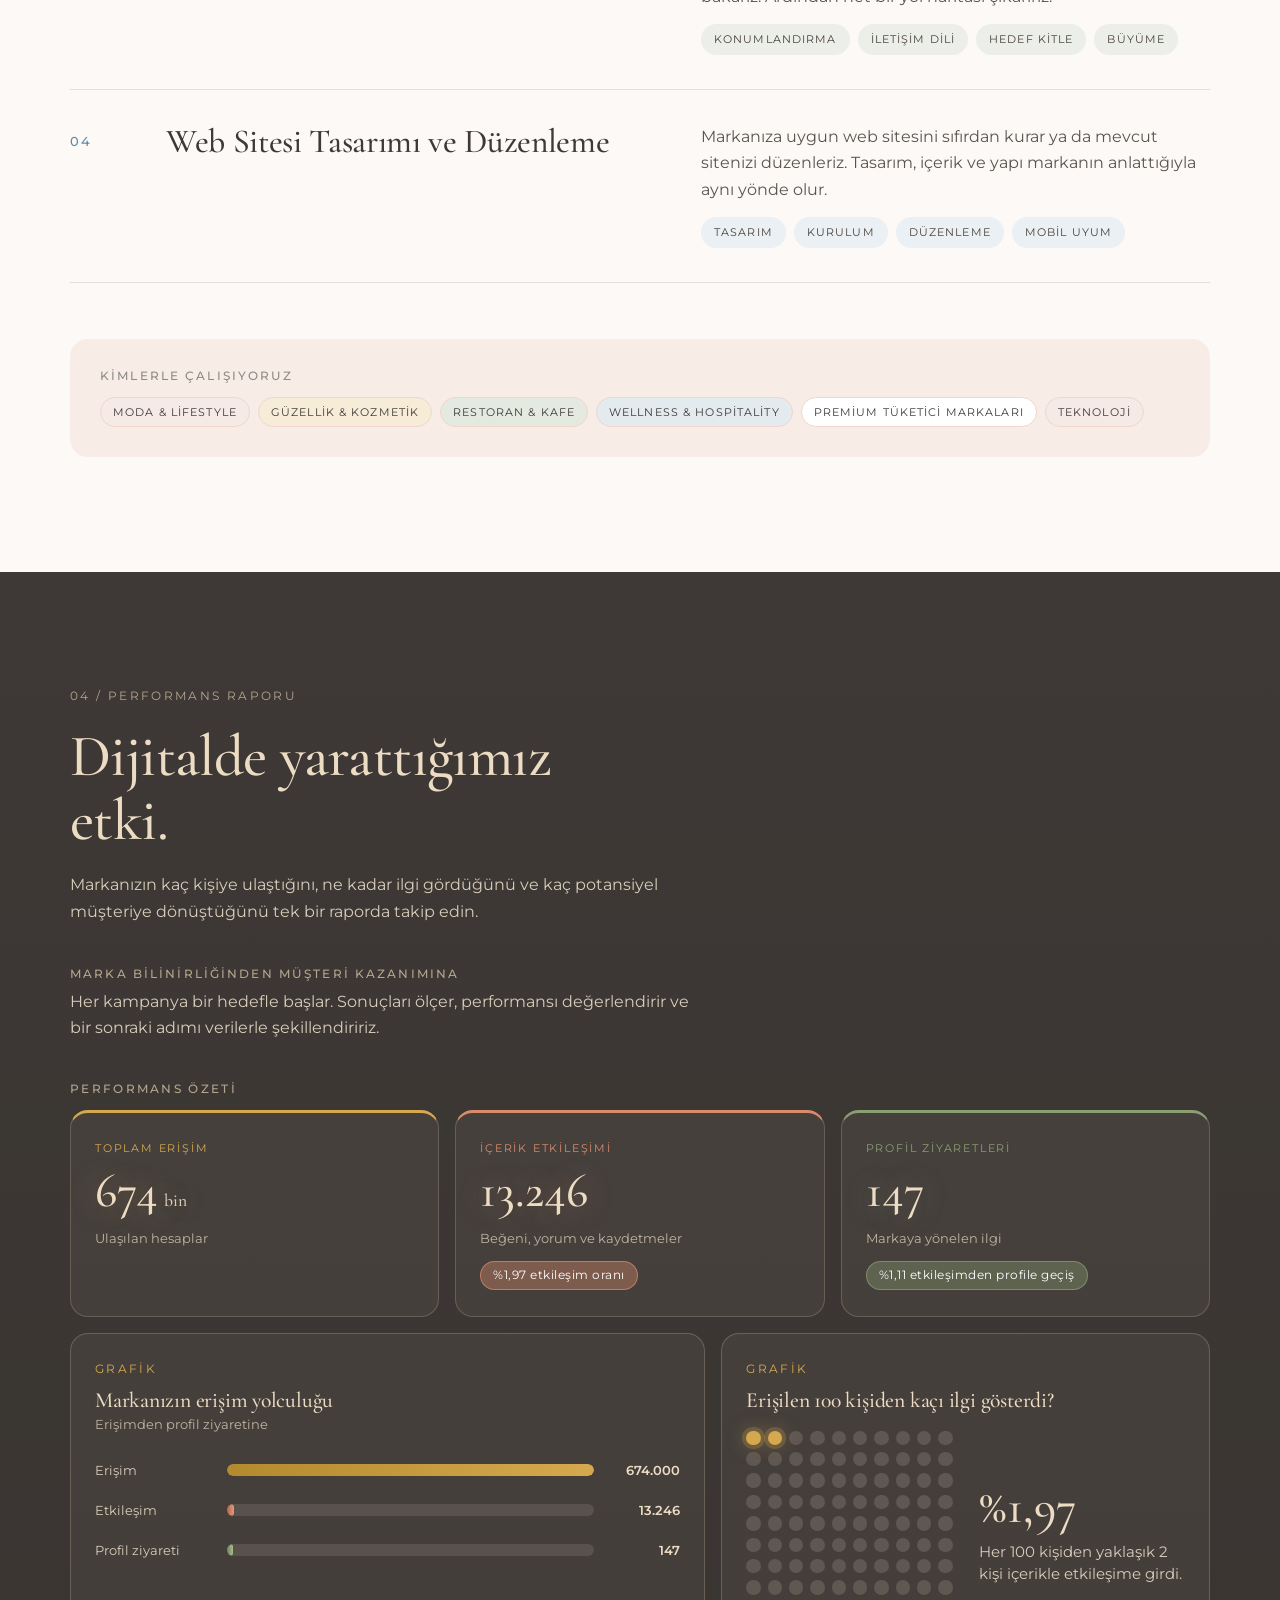
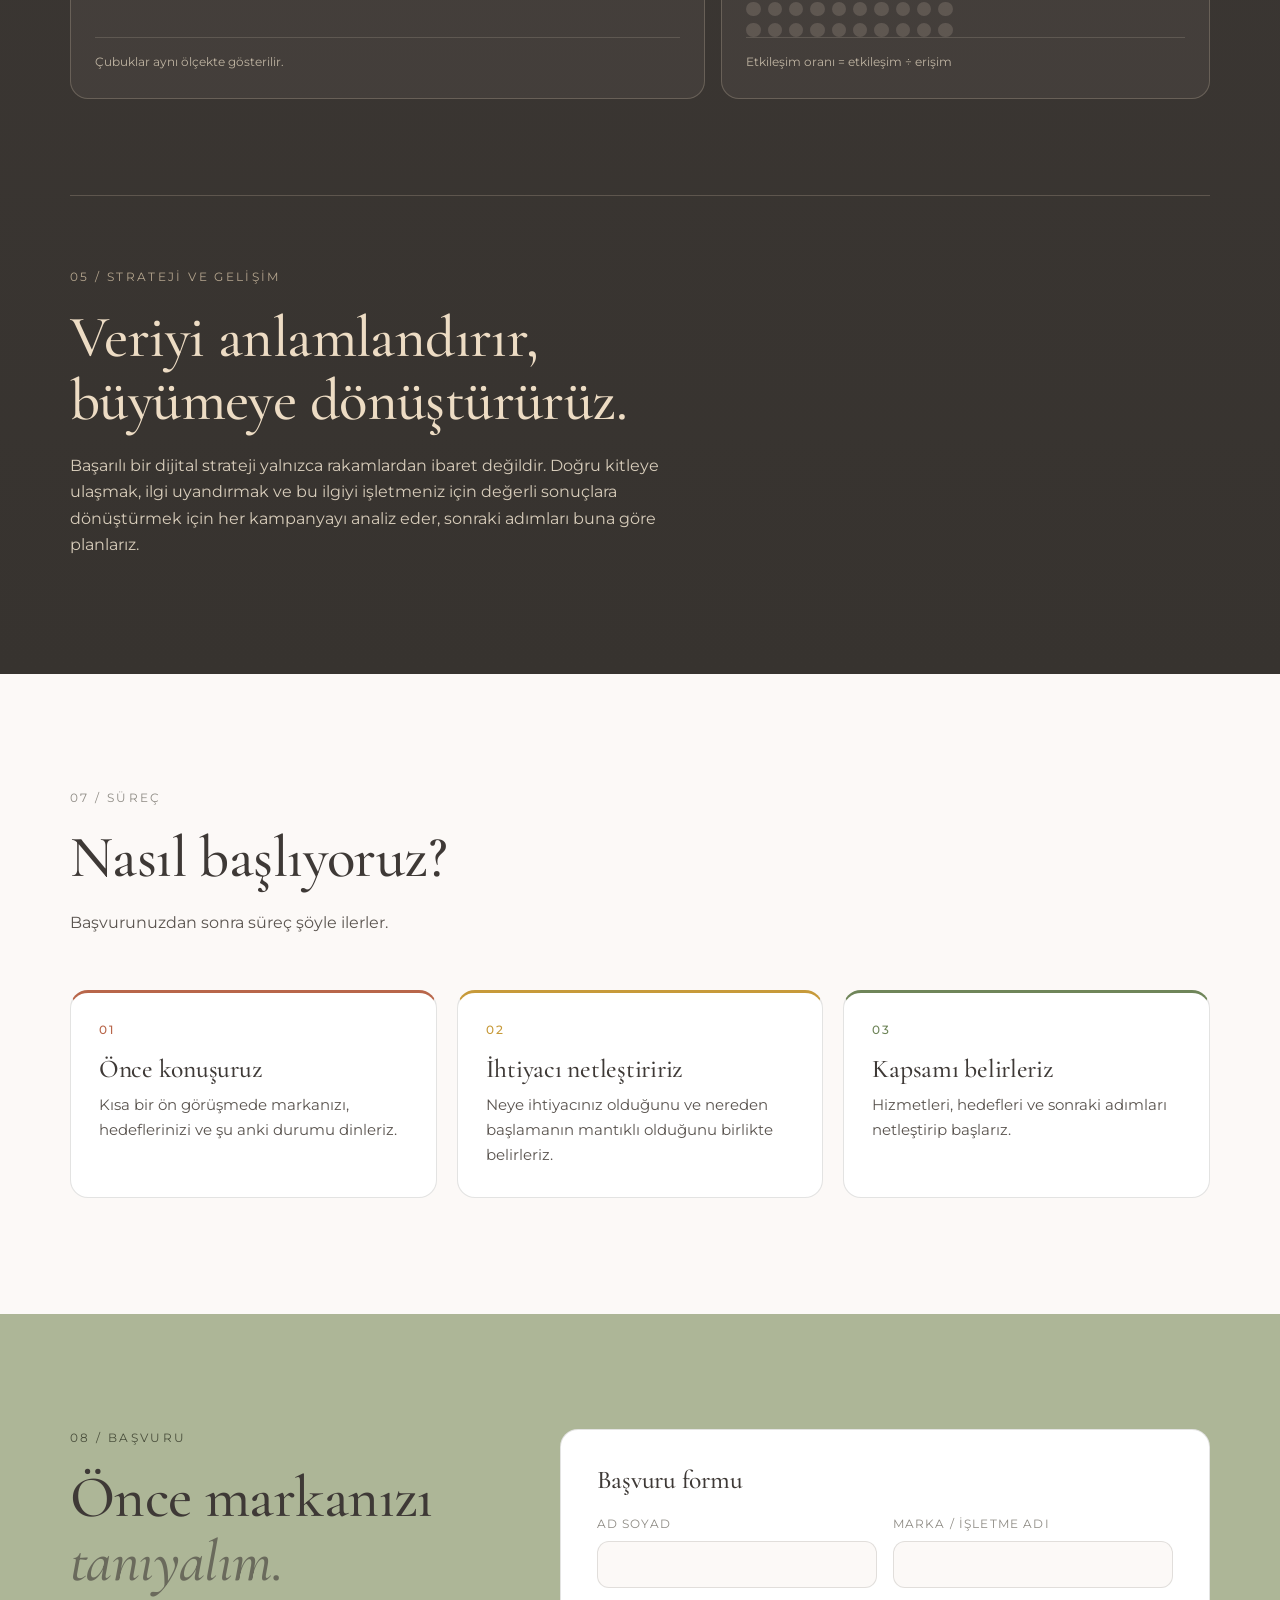
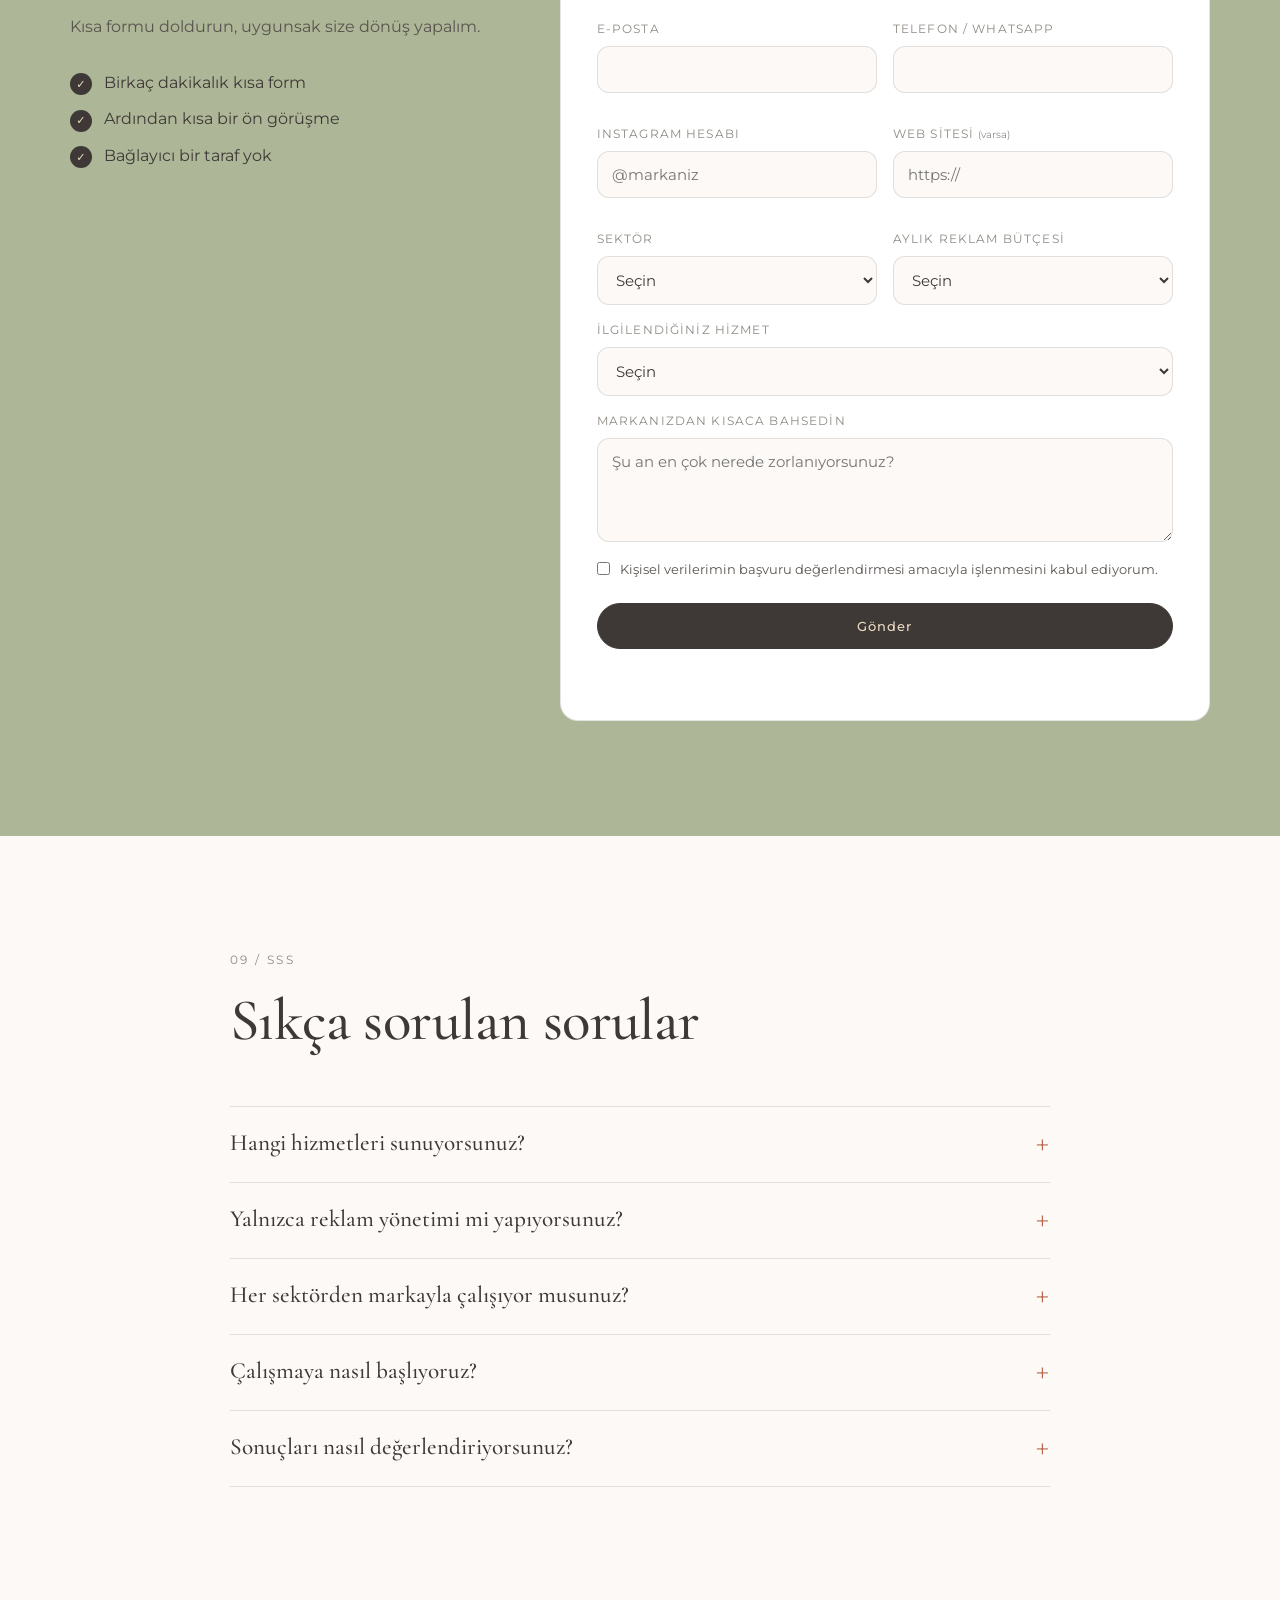
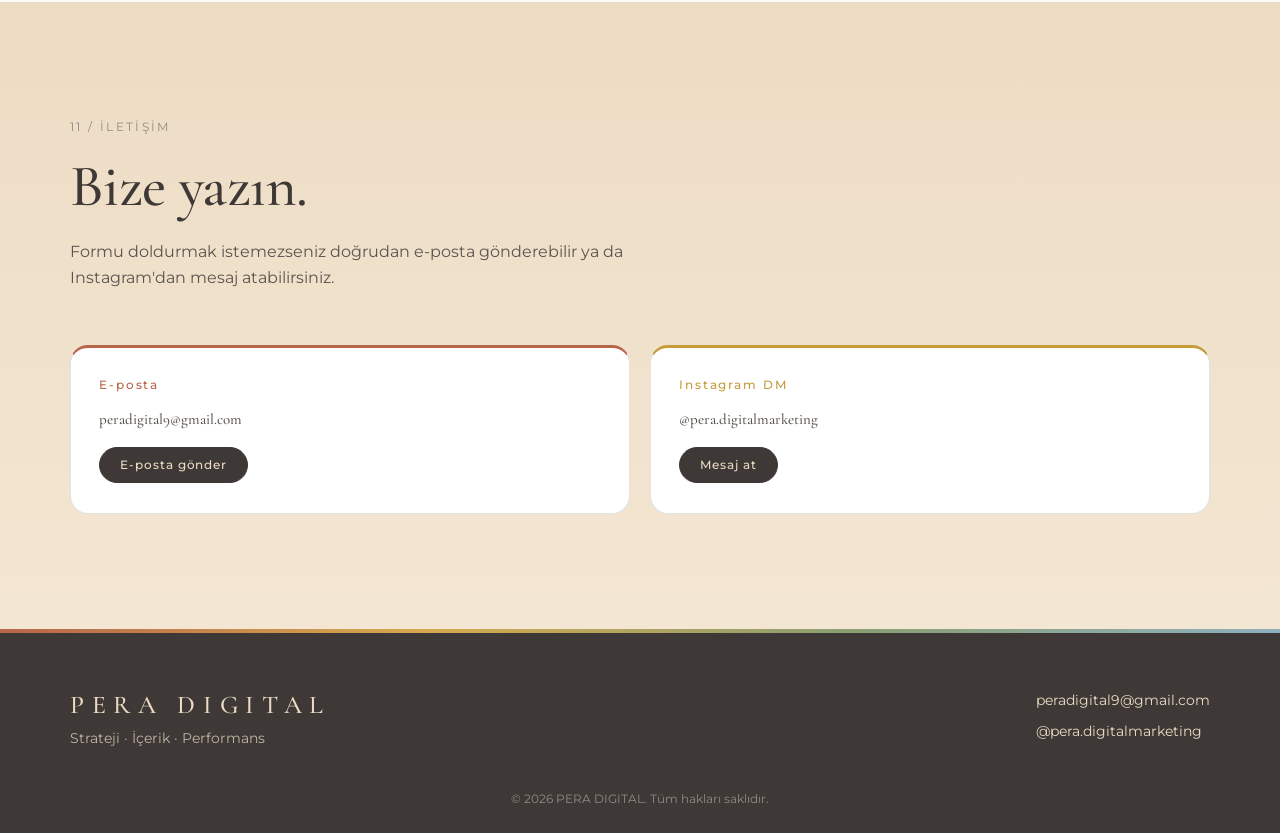
==== commit f088752e: "Add files via upload" ====
--- a/index.html
+++ b/index.html
@@ -10,7 +10,7 @@
 <link rel="preconnect" href="https://fonts.googleapis.com">
 <link rel="preconnect" href="https://fonts.gstatic.com" crossorigin>
 <link href="https://fonts.googleapis.com/css2?family=Cormorant+Garamond:ital,wght@0,400;0,500;0,600;1,400;1,500&family=Montserrat:wght@300;400;500;600&display=swap" rel="stylesheet">
-<link rel="stylesheet" href="style.css?v=4">
+<link rel="stylesheet" href="style.css?v=5">
 </head>
 <body>
 <div class="progress" id="progress" aria-hidden="true"></div>
@@ -99,6 +99,6 @@
   <p class="copy" id="footCopy"></p>
 </footer>
 
-<script src="app.js?v=4"></script>
+<script src="app.js?v=5"></script>
 </body>
 </html>
--- a/style.css
+++ b/style.css
@@ -284,3 +284,109 @@
 
 .charts.one{grid-template-columns:1fr}
 .bt i{min-width:6px}
+
+/* ---------- renk paleti: marka tonları + sıcak vurgular ---------- */
+:root{
+  --terra:#B8664A; --gold:#D6A94F; --moss:#8A9F72; --sky:#8FB0BF; --blush:#F0D6CC; --blush-bg:#F8ECE7;
+}
+.announce{background:var(--terra);color:#fff}
+.progress{background:linear-gradient(90deg,var(--terra),var(--gold),var(--moss))}
+.btn-dark:hover{background:var(--terra);border-color:var(--terra);color:#fff}
+.btn:focus-visible,a:focus-visible,summary:focus-visible{outline:2px solid var(--terra);outline-offset:3px}
+.form input:focus,.form select:focus,.form textarea:focus{border-color:var(--terra);box-shadow:0 0 0 3px rgba(184,102,74,.18)}
+summary::after{color:var(--terra)}
+
+/* hero */
+.hero::before{background:radial-gradient(circle at 35% 35%,rgba(138,159,114,.55),rgba(138,159,114,0) 68%)}
+.hero::after{background:radial-gradient(circle at 60% 40%,rgba(240,214,204,1),rgba(240,214,204,0) 68%)}
+.hero .wrap::before{content:"";position:absolute;width:300px;height:300px;left:38%;top:-120px;border-radius:50%;background:radial-gradient(circle,rgba(214,169,79,.28),rgba(214,169,79,0) 68%);animation:drift 16s ease-in-out infinite alternate;pointer-events:none;z-index:-1}
+.badge{border-color:rgba(184,102,74,.4);color:var(--terra)}
+.hero h1 em{background-image:linear-gradient(100deg,var(--terra),var(--gold),var(--terra))}
+.hero-card{background:linear-gradient(165deg,var(--cream) 0%,var(--blush) 100%)}
+.hero-card::after{background:var(--gold);opacity:.4}
+.steps-mini li:nth-child(1) b{color:var(--terra)}.steps-mini li:nth-child(2) b{color:#B48A2E}
+.steps-mini li:nth-child(3) b{color:#6F8559}.steps-mini li:nth-child(4) b{color:#5F8CA0}
+.steps-mini li.on b{filter:brightness(.85)}
+
+/* kayan şerit */
+.ticker-track span:nth-child(4n+1)::after{background:var(--terra)}
+.ticker-track span:nth-child(4n+2)::after{background:var(--gold)}
+.ticker-track span:nth-child(4n+3)::after{background:var(--moss)}
+.ticker-track span:nth-child(4n)::after{background:var(--sky)}
+
+/* kartlar: her birine kendi rengi */
+.cards .card:nth-child(4n+1),.proc .card:nth-child(4n+1),.contact .card:nth-child(4n+1){--c:var(--terra)}
+.cards .card:nth-child(4n+2),.proc .card:nth-child(4n+2),.contact .card:nth-child(4n+2){--c:#C79A3A}
+.cards .card:nth-child(4n+3),.proc .card:nth-child(4n+3),.contact .card:nth-child(4n+3){--c:#6F8559}
+.cards .card:nth-child(4n),.proc .card:nth-child(4n),.contact .card:nth-child(4n){--c:#5F8CA0}
+.cards .card,.proc .card,.contact .card{border-top:3px solid var(--c,var(--taupe))}
+.cards .card .num,.proc .card .num,.contact .card .num{color:var(--c,var(--taupe))}
+.card.reveal.in:hover{border-color:var(--c,var(--taupe))}
+
+/* hakkımızda (koyu) */
+.mv .box:first-child{background:rgba(184,102,74,.2);border-color:rgba(184,102,74,.45)}
+.mv .box:last-child{background:rgba(138,159,114,.18);border-color:rgba(138,159,114,.45)}
+.values .v:nth-child(4n+1){border-top-color:var(--terra)}.values .v:nth-child(4n+2){border-top-color:var(--gold)}
+.values .v:nth-child(4n+3){border-top-color:var(--moss)}.values .v:nth-child(4n){border-top-color:var(--sky)}
+.values .v{border-top-width:2px}
+
+/* hizmetler */
+.svc-item:nth-child(4n+1){--c:var(--terra)}.svc-item:nth-child(4n+2){--c:#C79A3A}
+.svc-item:nth-child(4n+3){--c:#6F8559}.svc-item:nth-child(4n){--c:#5F8CA0}
+.svc-item .num{color:var(--c)}
+.svc-item .tags span{background:color-mix(in srgb,var(--c) 13%,#fff);border-color:transparent;color:#4a423d}
+.audience{background:var(--blush-bg)}
+.audience .tags span{background:#fff;border:1px solid var(--blush)}
+.audience .tags span:nth-child(5n+1){background:color-mix(in srgb,var(--terra) 14%,#fff)}
+.audience .tags span:nth-child(5n+2){background:color-mix(in srgb,var(--gold) 22%,#fff)}
+.audience .tags span:nth-child(5n+3){background:color-mix(in srgb,var(--moss) 22%,#fff)}
+.audience .tags span:nth-child(5n+4){background:color-mix(in srgb,var(--sky) 25%,#fff)}
+
+/* randevu: sıcak blush zemin */
+#randevu{background:var(--blush)}
+#randevu .eyebrow{color:#8a5d4d}
+#randevu em{color:var(--terra);opacity:1}
+
+/* sonuçlar / iletişim */
+.sec-cream{background:linear-gradient(180deg,var(--cream),#F3E6D2)}
+.footer{border-top:4px solid;border-image:linear-gradient(90deg,var(--terra),var(--gold),var(--moss),var(--sky)) 1}
+.foot-links a:hover{color:var(--gold)}
+
+/* ---------- performans raporu ---------- */
+#rapor{background:linear-gradient(180deg,#3E3936 0%,#37332F 100%)}
+#rapor em{color:var(--gold)}
+.kpi{border-top:3px solid var(--kc,var(--gold))}
+.kpi:nth-child(1){--kc:var(--gold)}.kpi:nth-child(2){--kc:#D98B6C}.kpi:nth-child(3){--kc:var(--moss)}.kpi:nth-child(4){--kc:var(--sky)}
+.kpi .kl{color:var(--kc,var(--taupe))}
+.kpi strong{text-shadow:0 0 28px color-mix(in srgb,var(--kc,var(--gold)) 38%,transparent)}
+.ratio{display:block;width:fit-content;margin-top:12px;font-size:.78rem;letter-spacing:.04em;color:#fff;background:color-mix(in srgb,var(--kc,var(--gold)) 38%,transparent);border:1px solid color-mix(in srgb,var(--kc,var(--gold)) 70%,transparent);padding:3px 12px;border-radius:999px}
+.panel{border-color:rgba(237,220,196,.22)}
+.panel-h .eyebrow{color:var(--gold)}
+.chip{border-color:var(--gold);color:var(--gold)}
+.brow:nth-child(1) .bt i{background:linear-gradient(90deg,#B48A2E,var(--gold))}
+.brow:nth-child(2) .bt i{background:linear-gradient(90deg,#B8664A,#E39B7F)}
+.brow:nth-child(3) .bt i{background:linear-gradient(90deg,#6F8559,#A8BE90)}
+.brow:nth-child(4) .bt i{background:linear-gradient(90deg,#5F8CA0,#A9CBD8)}
+.lp{stroke:var(--gold)}
+.dot{stroke:var(--gold)}
+.dot.last{fill:var(--terra)}
+.charts{grid-template-columns:1.3fr 1fr}
+.charts.one{grid-template-columns:1fr}
+
+.people-grid{display:grid;grid-template-columns:minmax(150px,1fr) 1fr;gap:26px;align-items:center}
+.dots{display:grid;grid-template-columns:repeat(10,1fr);gap:7px;max-width:260px}
+.dots i{aspect-ratio:1;border-radius:50%;background:rgba(237,220,196,.16);transform:scale(.3);opacity:0;transition:transform .5s cubic-bezier(.3,1.6,.5,1) calc(var(--i)*9ms),opacity .4s calc(var(--i)*9ms),background .4s}
+.in .dots i{transform:scale(1);opacity:1}
+.in .dots i.hot{background:var(--gold);box-shadow:0 0 0 4px rgba(214,169,79,.22),0 0 18px rgba(214,169,79,.5)}
+.people-side strong{display:block;font:500 3rem/1 var(--serif);color:var(--cream);margin-bottom:10px}
+.people-side span{display:block;color:#d8cdbb;font-size:.92rem;line-height:1.5}
+.panel-note{margin-top:18px;padding-top:14px;border-top:1px solid rgba(237,220,196,.16);font-size:.76rem;color:#bfb4a2}
+.demo-close h2 em{color:var(--gold)}
+
+@media (max-width:900px){.charts{grid-template-columns:1fr}.people-grid{grid-template-columns:1fr 1fr}}
+@media (max-width:560px){.people-grid{grid-template-columns:1fr;gap:18px}.dots{max-width:240px}}
+@media (prefers-reduced-motion:reduce){.dots i{transform:none;opacity:1;transition:none}}
+
+.panel{display:flex;flex-direction:column}
+.panel .panel-note{margin-top:auto}
+.bars{margin-bottom:18px}
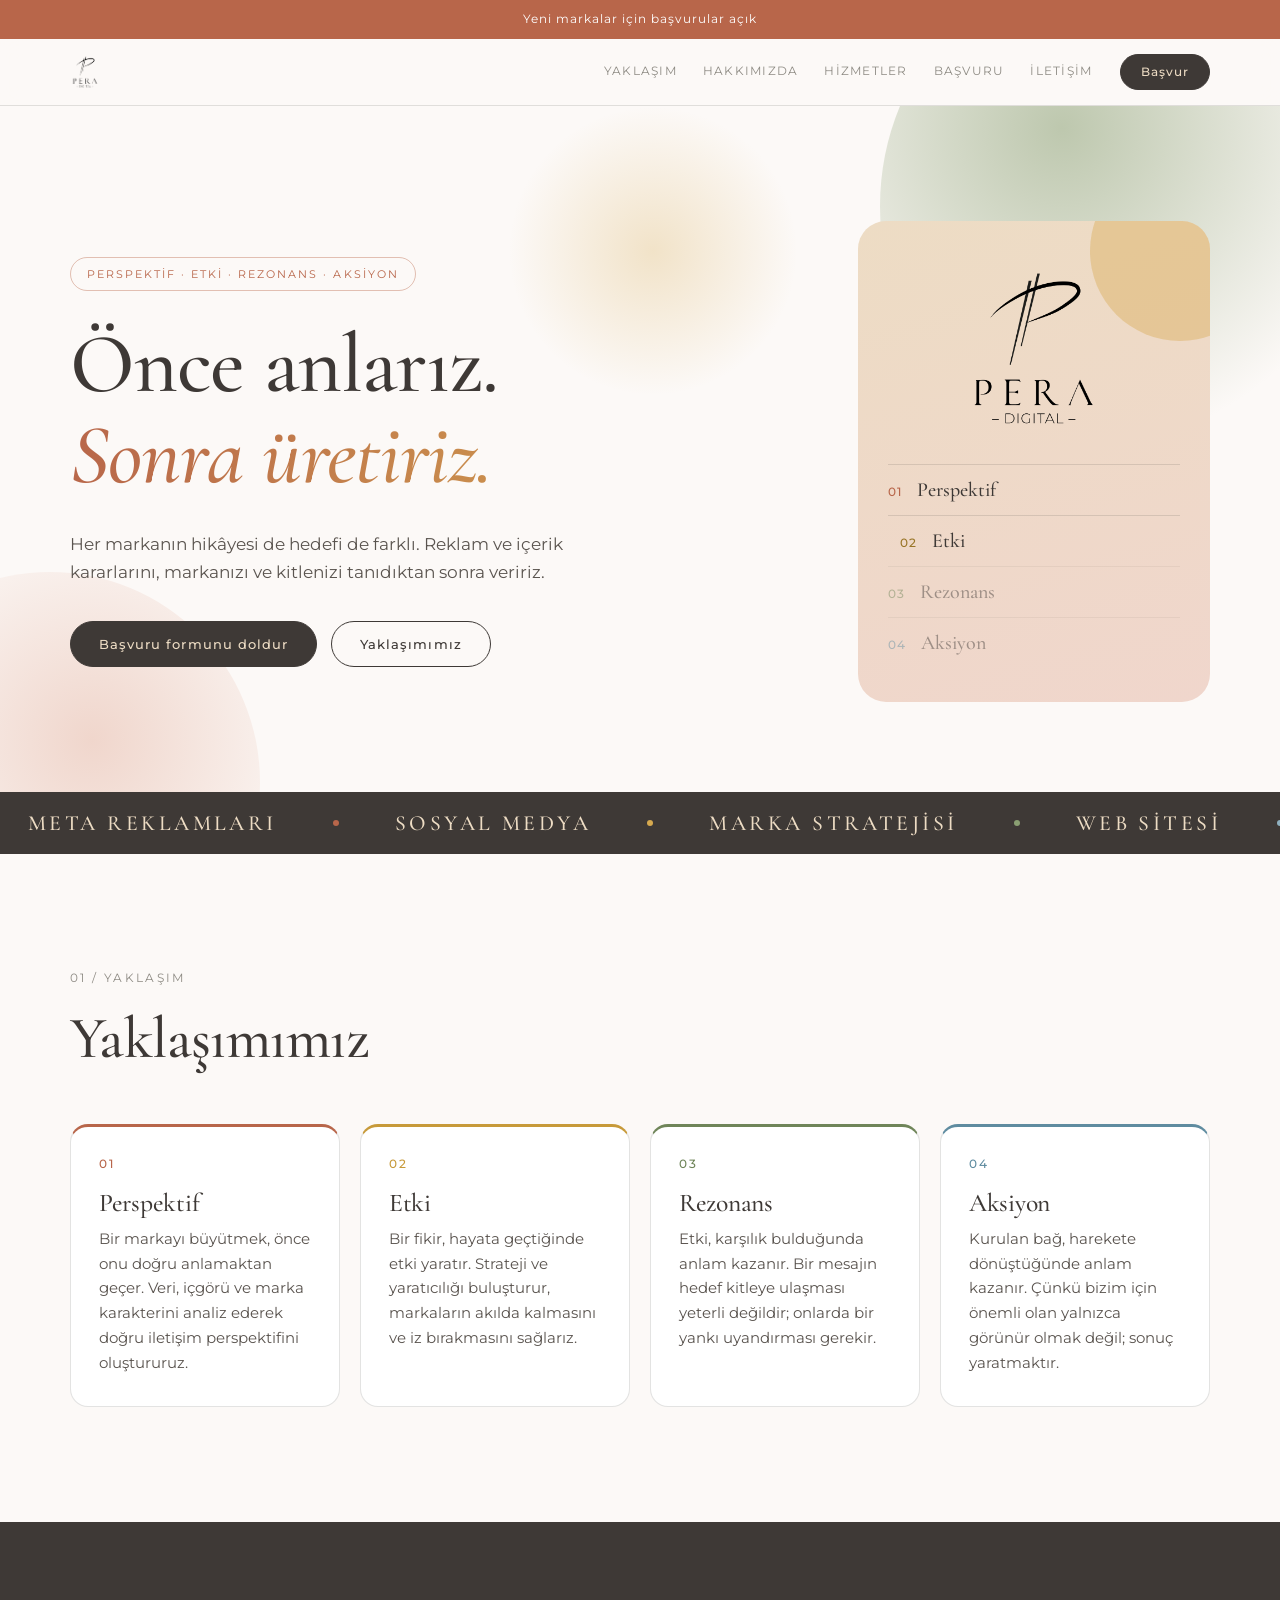
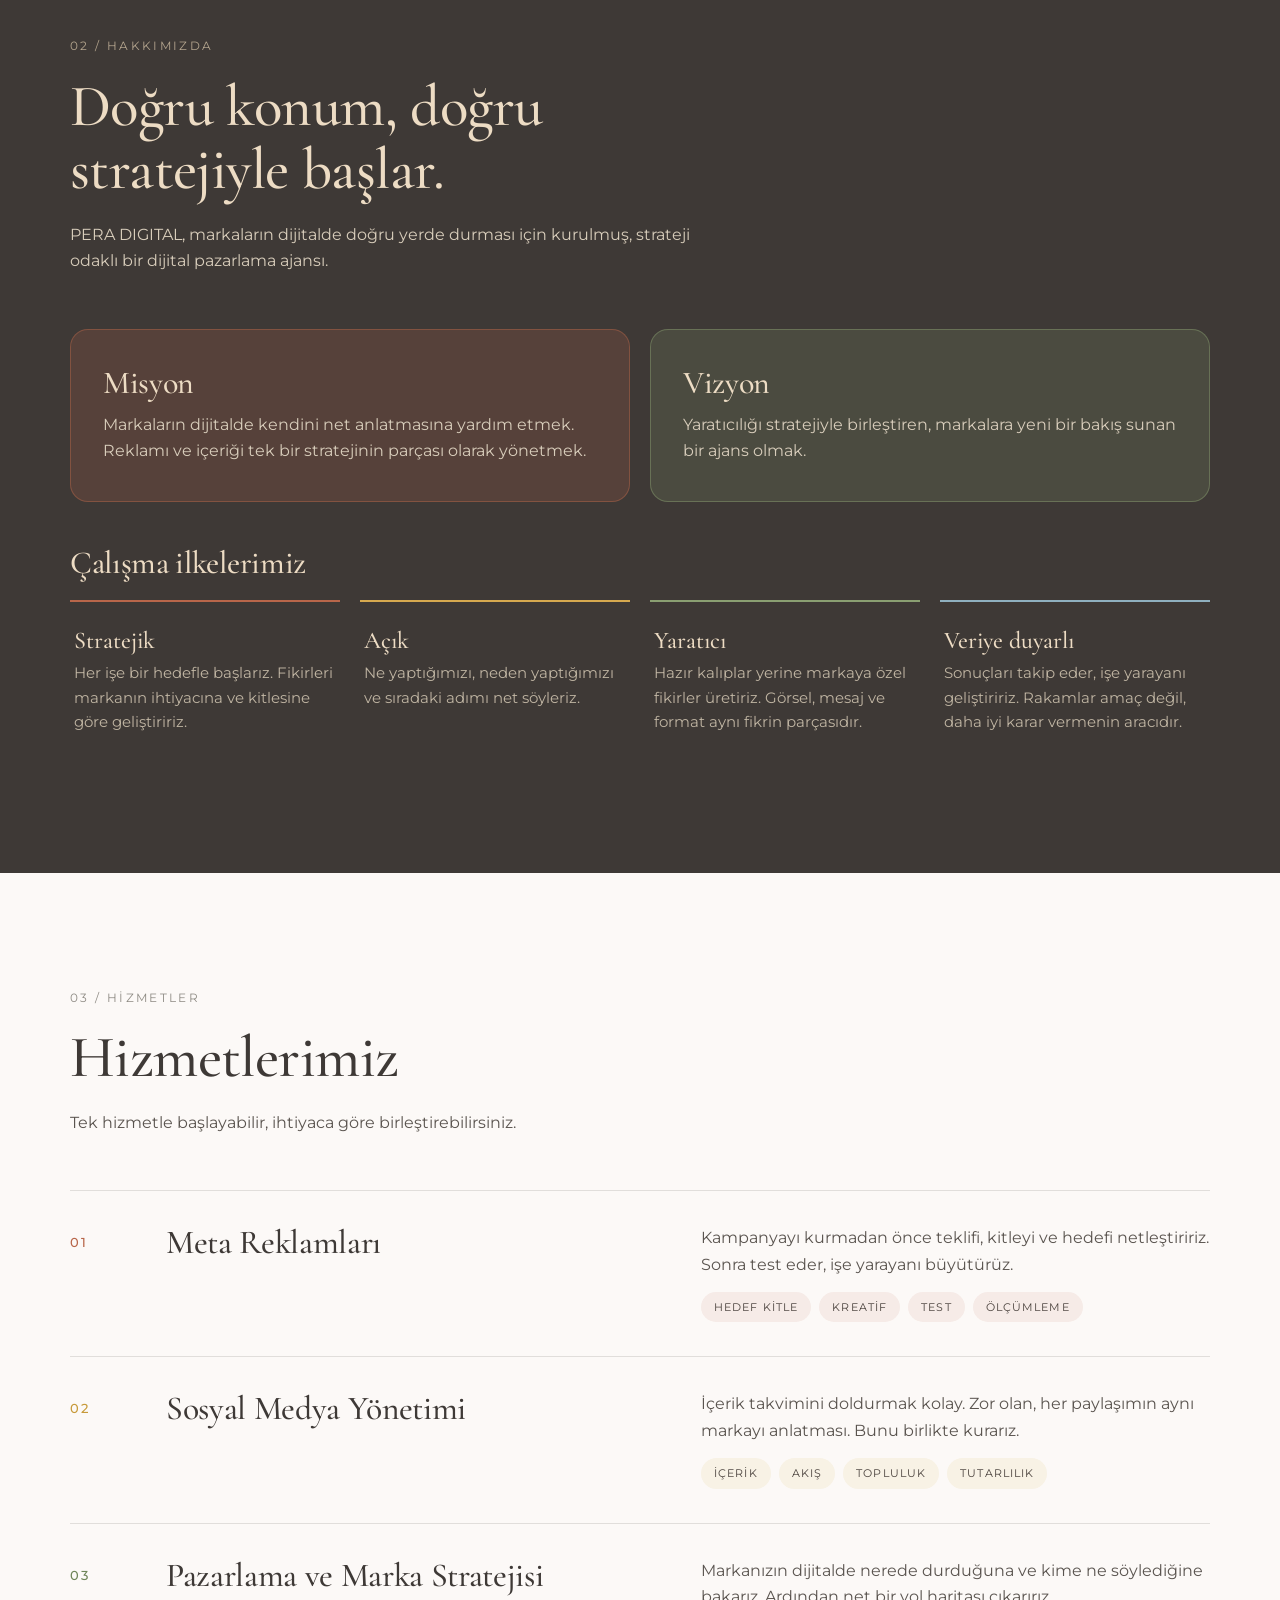
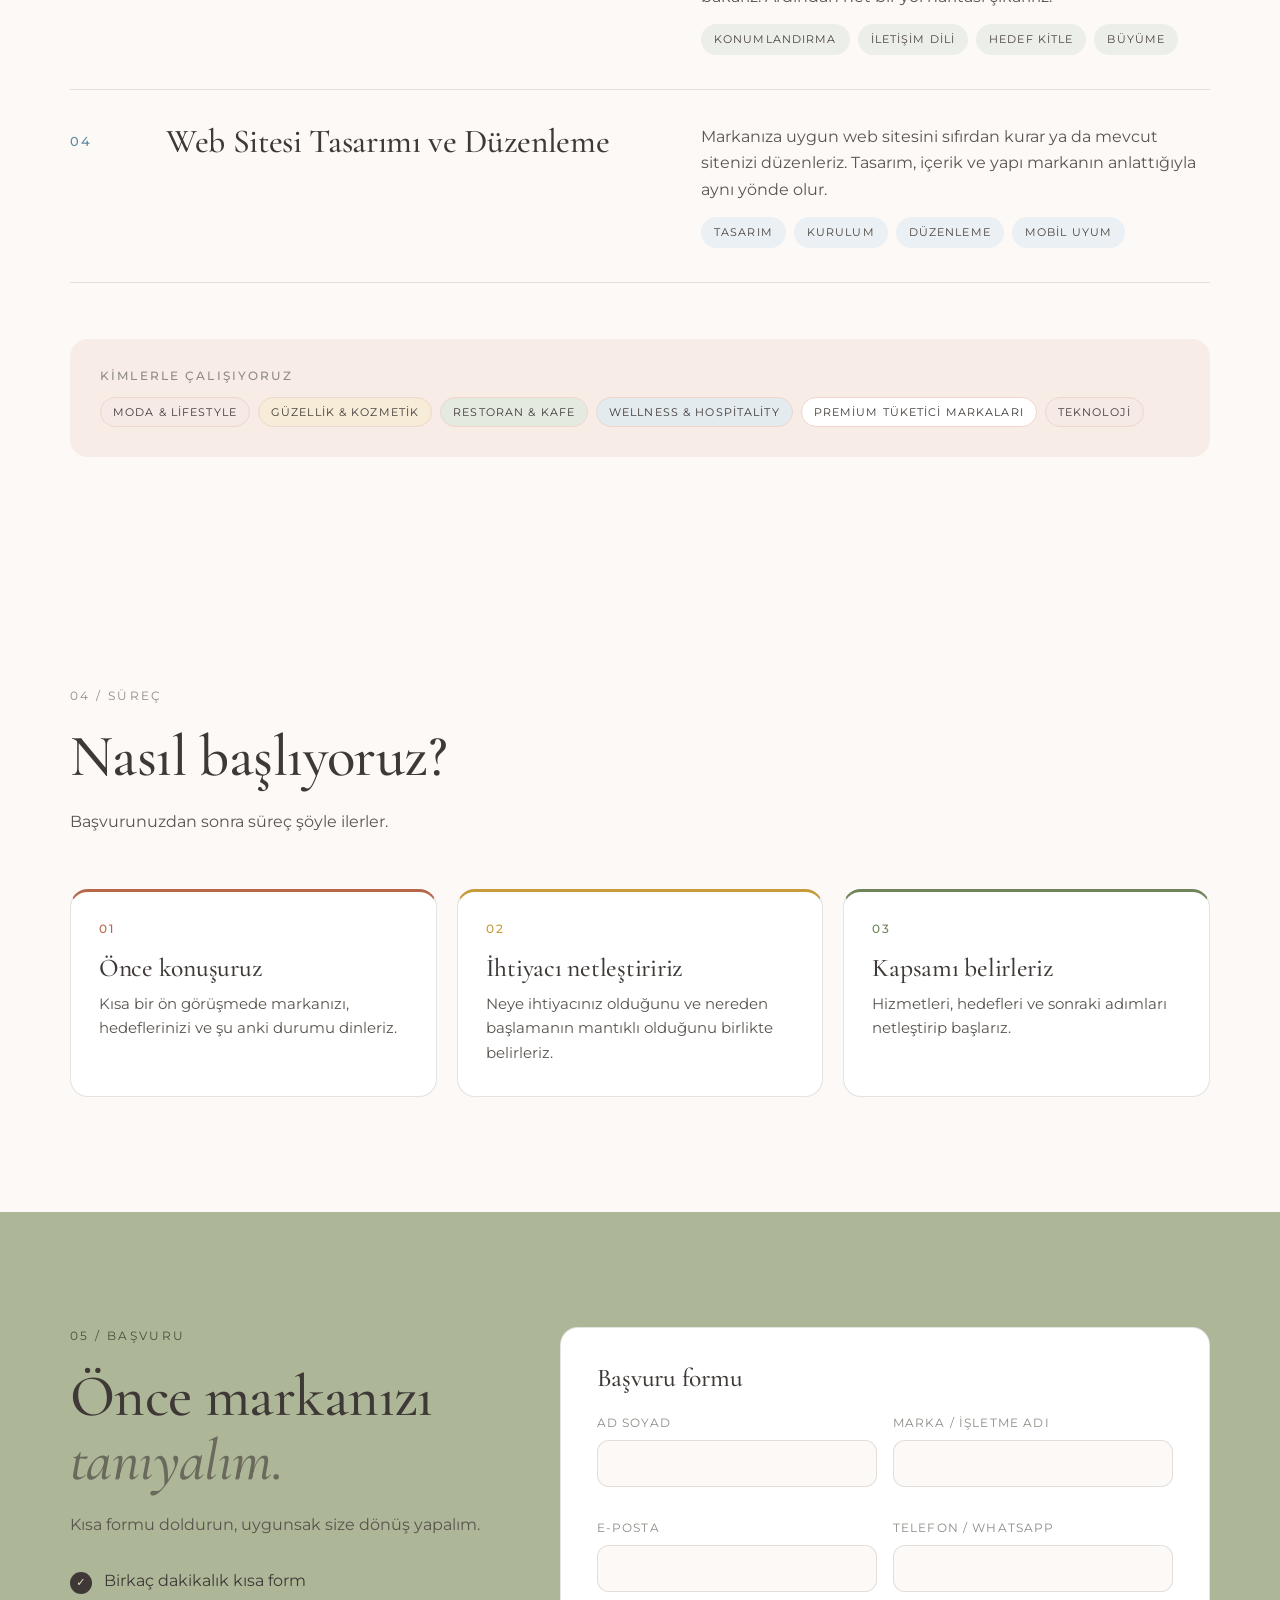
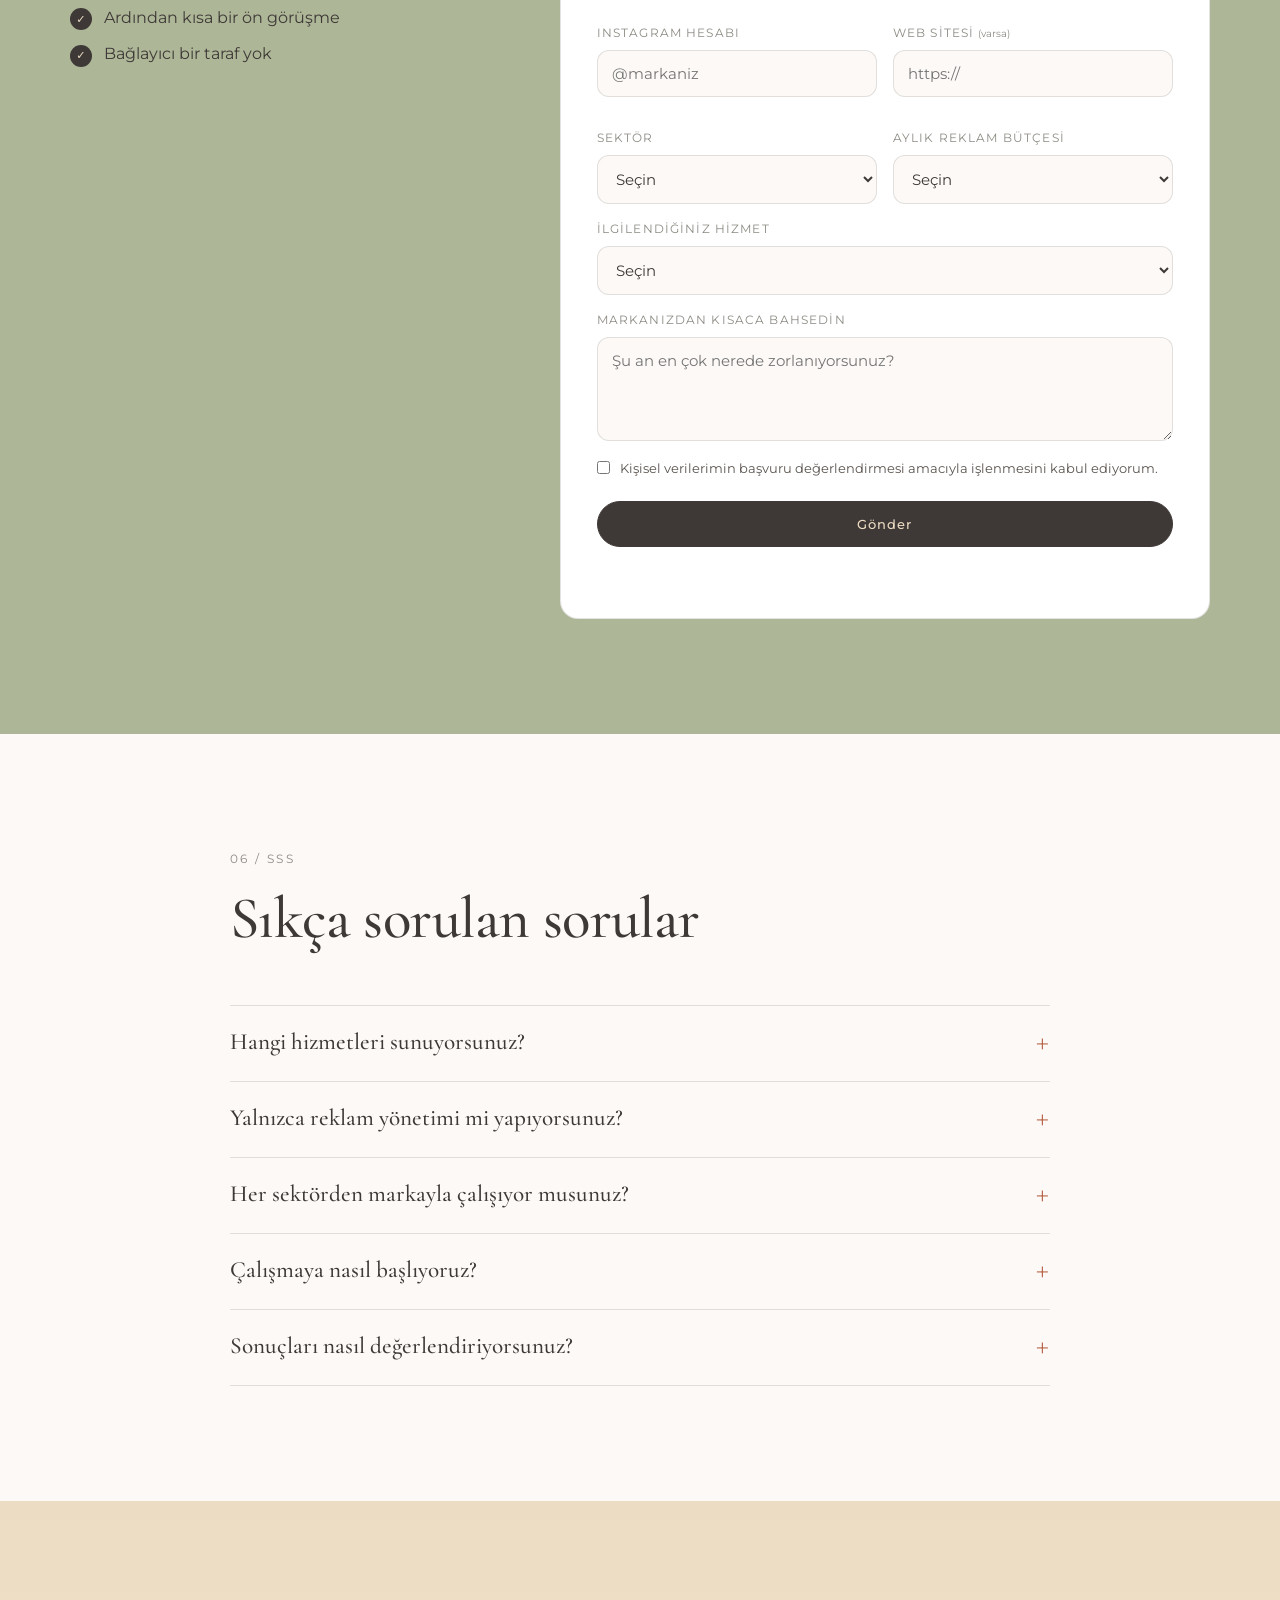
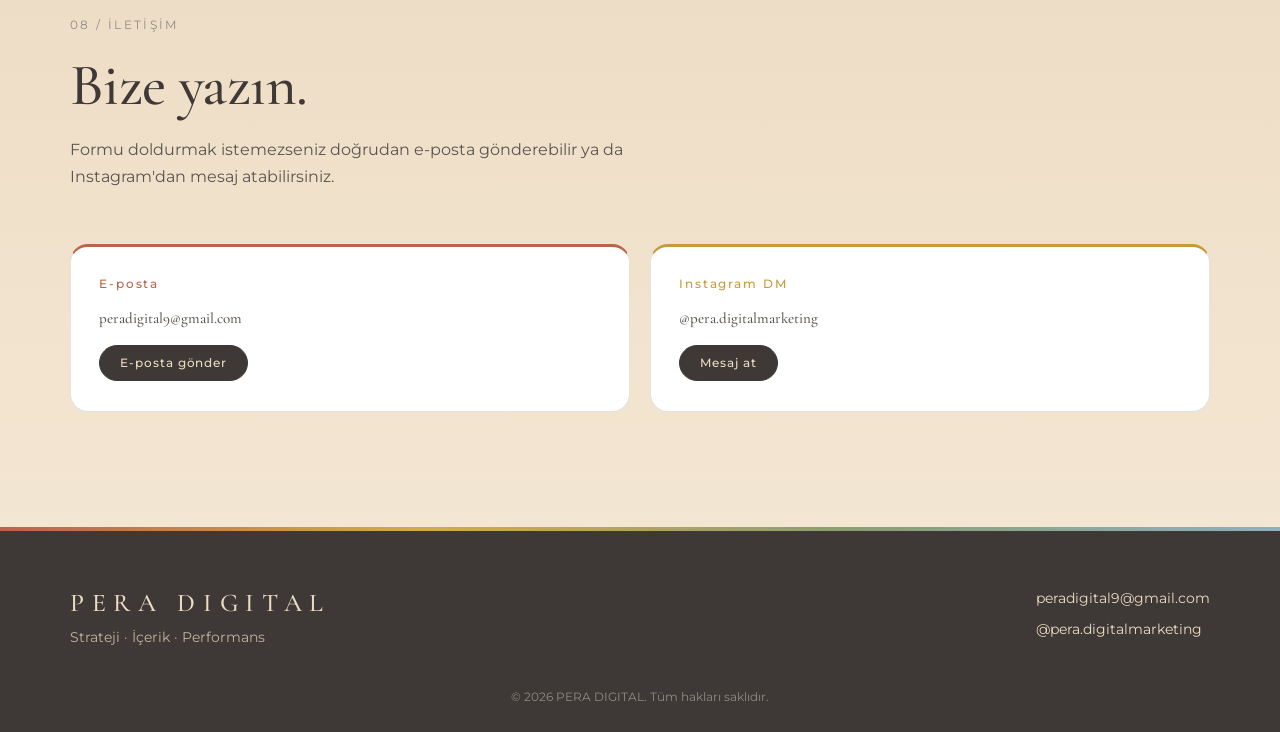
==== commit f55f993a: "Add files via upload" ====
--- a/index.html
+++ b/index.html
@@ -10,7 +10,7 @@
 <link rel="preconnect" href="https://fonts.googleapis.com">
 <link rel="preconnect" href="https://fonts.gstatic.com" crossorigin>
 <link href="https://fonts.googleapis.com/css2?family=Cormorant+Garamond:ital,wght@0,400;0,500;0,600;1,400;1,500&family=Montserrat:wght@300;400;500;600&display=swap" rel="stylesheet">
-<link rel="stylesheet" href="style.css?v=5">
+<link rel="stylesheet" href="style.css?v=8">
 </head>
 <body>
 <div class="progress" id="progress" aria-hidden="true"></div>
@@ -57,7 +57,7 @@
   <section class="sec" id="yaklasim"><div class="wrap" id="approach"></div></section>
   <section class="sec sec-dark" id="hakkimizda"><div class="wrap" id="about"></div></section>
   <section class="sec" id="hizmetler"><div class="wrap" id="services"></div></section>
-  <section class="sec sec-dark" id="rapor" hidden><div class="wrap" id="demo"></div></section>
+  <section class="sec" id="rapor" hidden><div class="wrap" id="demo"></div></section>
   <section class="sec sec-cream" id="sonuclar"><div class="wrap" id="results"></div></section>
   <section class="sec" id="surec"><div class="wrap" id="process"></div></section>
 
@@ -99,6 +99,6 @@
   <p class="copy" id="footCopy"></p>
 </footer>
 
-<script src="app.js?v=5"></script>
+<script src="app.js?v=8"></script>
 </body>
 </html>
--- a/style.css
+++ b/style.css
@@ -390,3 +390,63 @@
 .panel{display:flex;flex-direction:column}
 .panel .panel-note{margin-top:auto}
 .bars{margin-bottom:18px}
+
+
+/* ---------- performans raporu: renkli kart düzeni ---------- */
+#rapor{background:#F6EFE5;color:var(--dark)}
+#rapor .eyebrow{color:#8a6f5b}
+#rapor em{color:var(--terra)}
+.bento{display:grid;grid-template-columns:repeat(12,1fr);gap:16px;margin-bottom:16px}
+.bento2{display:grid;grid-template-columns:repeat(auto-fit,minmax(270px,1fr));gap:16px}
+.bc{border-radius:28px;padding:34px;position:relative;overflow:hidden;display:flex;flex-direction:column;min-height:300px}
+.bc.reveal.in:hover{transform:translateY(-4px);box-shadow:0 22px 44px -26px rgba(62,57,54,.55)}
+.bc-intro{grid-column:span 7;background:#E7D5BD;justify-content:center}
+.bc-intro h2{font-size:clamp(2.4rem,4.4vw,3.8rem);margin-bottom:6px}
+.bc-intro .sub{margin-top:14px;color:#5a4d42;max-width:520px}
+.intro-chip{margin-top:26px;padding:16px 18px;border-radius:18px;background:rgba(255,255,255,.55);max-width:520px}
+.intro-chip b{display:block;font:600 .68rem var(--sans);letter-spacing:.16em;text-transform:uppercase;color:var(--terra);margin-bottom:6px}
+.intro-chip span{font-size:.92rem;color:#4a423d}
+.bc-dark{grid-column:span 5;background:var(--dark);color:var(--cream)}
+.bc-terra{background:#E38C68;color:#2c2623}
+.bc-sage{background:#ADB697;color:#2c2623}
+.bc-sky{background:#D2E1E7;color:#2c2623}
+.bc-blush{background:#F0D1C6;color:#2c2623}
+.bc-line{grid-column:1/-1;background:var(--dark);color:var(--cream)}
+.bc .lab{font:600 .7rem var(--sans);letter-spacing:.18em;text-transform:uppercase;opacity:.78}
+.bc .big{font:500 clamp(3.6rem,6vw,5.6rem)/.95 var(--serif);margin:16px 0 10px;letter-spacing:-.02em}
+.bc-dark .big{font-size:clamp(4.4rem,9vw,7.6rem);color:var(--cream)}
+.bc .big small{font-size:.34em;margin-left:8px;opacity:.75;letter-spacing:0}
+.bc .cap{font-size:.92rem;opacity:.85}
+.bc h3{font-size:1.9rem;margin:10px 0 18px;line-height:1.1}
+.rings{position:absolute;right:-70px;bottom:-70px;width:320px;height:320px;pointer-events:none}
+.rings i{position:absolute;inset:0;border:1.5px solid var(--gold);border-radius:50%;opacity:0;animation:ping 5s ease-out infinite}
+.rings i:nth-child(2){animation-delay:1.25s}.rings i:nth-child(3){animation-delay:2.5s}.rings i:nth-child(4){animation-delay:3.75s}
+@keyframes ping{0%{transform:scale(.15);opacity:.9}100%{transform:scale(1);opacity:0}}
+.rb{margin-top:auto;padding-top:22px}
+.rb .rt{font:600 .7rem var(--sans);letter-spacing:.14em;text-transform:uppercase;opacity:.75;margin-bottom:10px}
+.dots2{display:grid;grid-template-columns:repeat(10,1fr);gap:6px;max-width:230px}
+.dots2 i{aspect-ratio:1;border-radius:50%;background:color-mix(in srgb,currentColor 17%,transparent);transform:scale(.3);opacity:0;transition:transform .5s cubic-bezier(.3,1.6,.5,1) calc(var(--i)*9ms),opacity .4s calc(var(--i)*9ms)}
+.in .dots2 i{transform:scale(1);opacity:1}
+.in .dots2 i.hot{background:currentColor;box-shadow:0 0 0 3px color-mix(in srgb,currentColor 22%,transparent)}
+.dnote{margin-top:14px;font-size:.88rem;line-height:1.45}
+.dnote b{font:500 1.5rem var(--serif);margin-right:4px}
+.steps{list-style:none;display:grid;gap:10px;margin-top:auto}
+.steps li{display:grid;grid-template-columns:1fr auto auto;gap:12px;align-items:center;background:rgba(255,255,255,.7);border-radius:16px;padding:14px 16px;font-size:.9rem}
+.steps li b{font:500 1.35rem var(--serif)}
+.steps li em{font:600 .7rem var(--sans);font-style:normal;color:#fff;background:var(--terra);border-radius:999px;padding:2px 9px}
+.steps li.last{background:var(--dark);color:var(--cream)}
+.steps li.last em{background:var(--gold);color:var(--dark)}
+.demo-foot{margin:18px 4px 0;font-size:.78rem;color:#7a6c60}
+.demo-close{border-top-color:rgba(62,57,54,.16)}
+.demo-close .sub{color:#5a544f}
+.bc-line .panel-h h3{color:var(--cream);margin:0 0 6px}
+@media (max-width:900px){.bc-intro,.bc-dark{grid-column:1/-1}.bc{padding:28px 24px;min-height:0}.rings{width:240px;height:240px}.bc-dark{min-height:260px}}
+@media (prefers-reduced-motion:reduce){.rings i{animation:none;opacity:.25;transform:scale(.6)}.dots2 i{transform:none;opacity:1;transition:none}}
+
+#rapor .steps li em{color:#fff}
+#rapor .steps li.last em{color:var(--dark)}
+.steps li{padding:20px 18px}
+.steps li b{font-size:1.7rem}
+.steps li span{font-weight:500}
+.bc-sky h3{margin-bottom:10px}
+.bc-sky .cap{margin-bottom:22px}
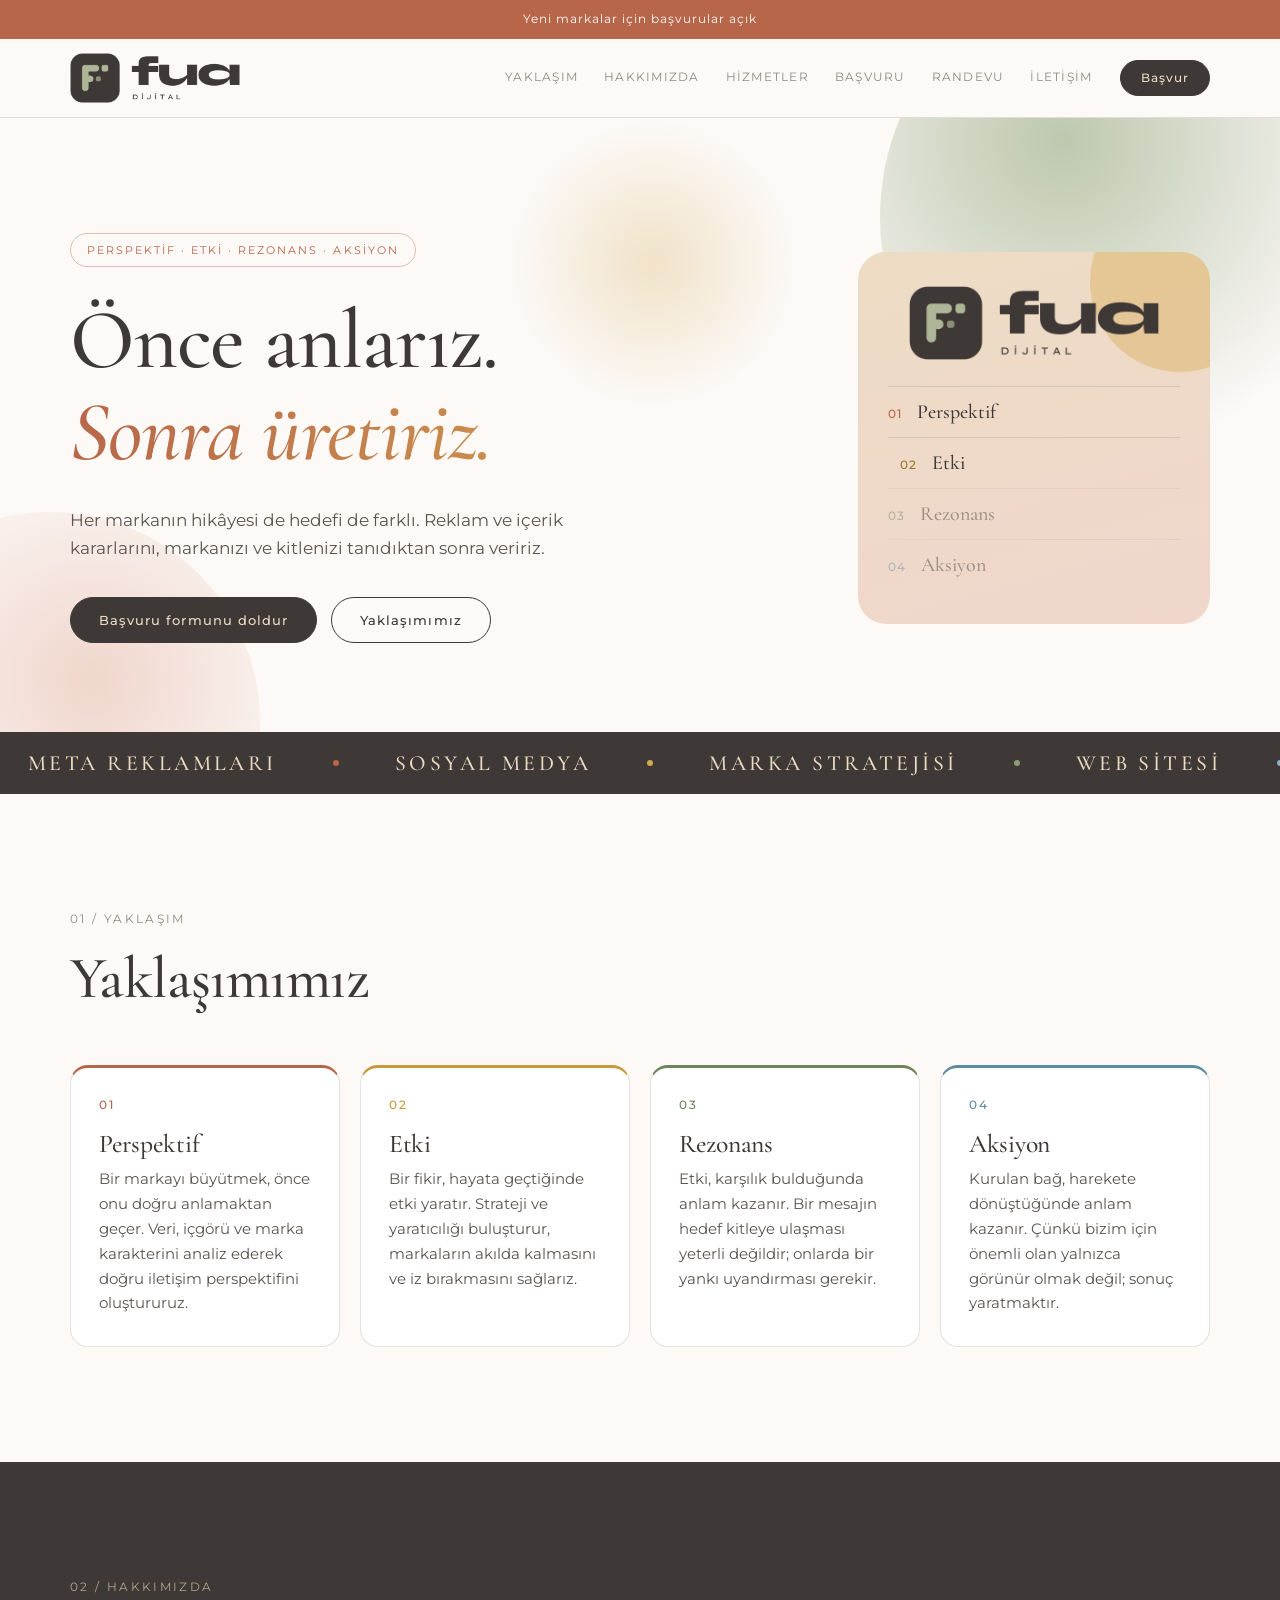
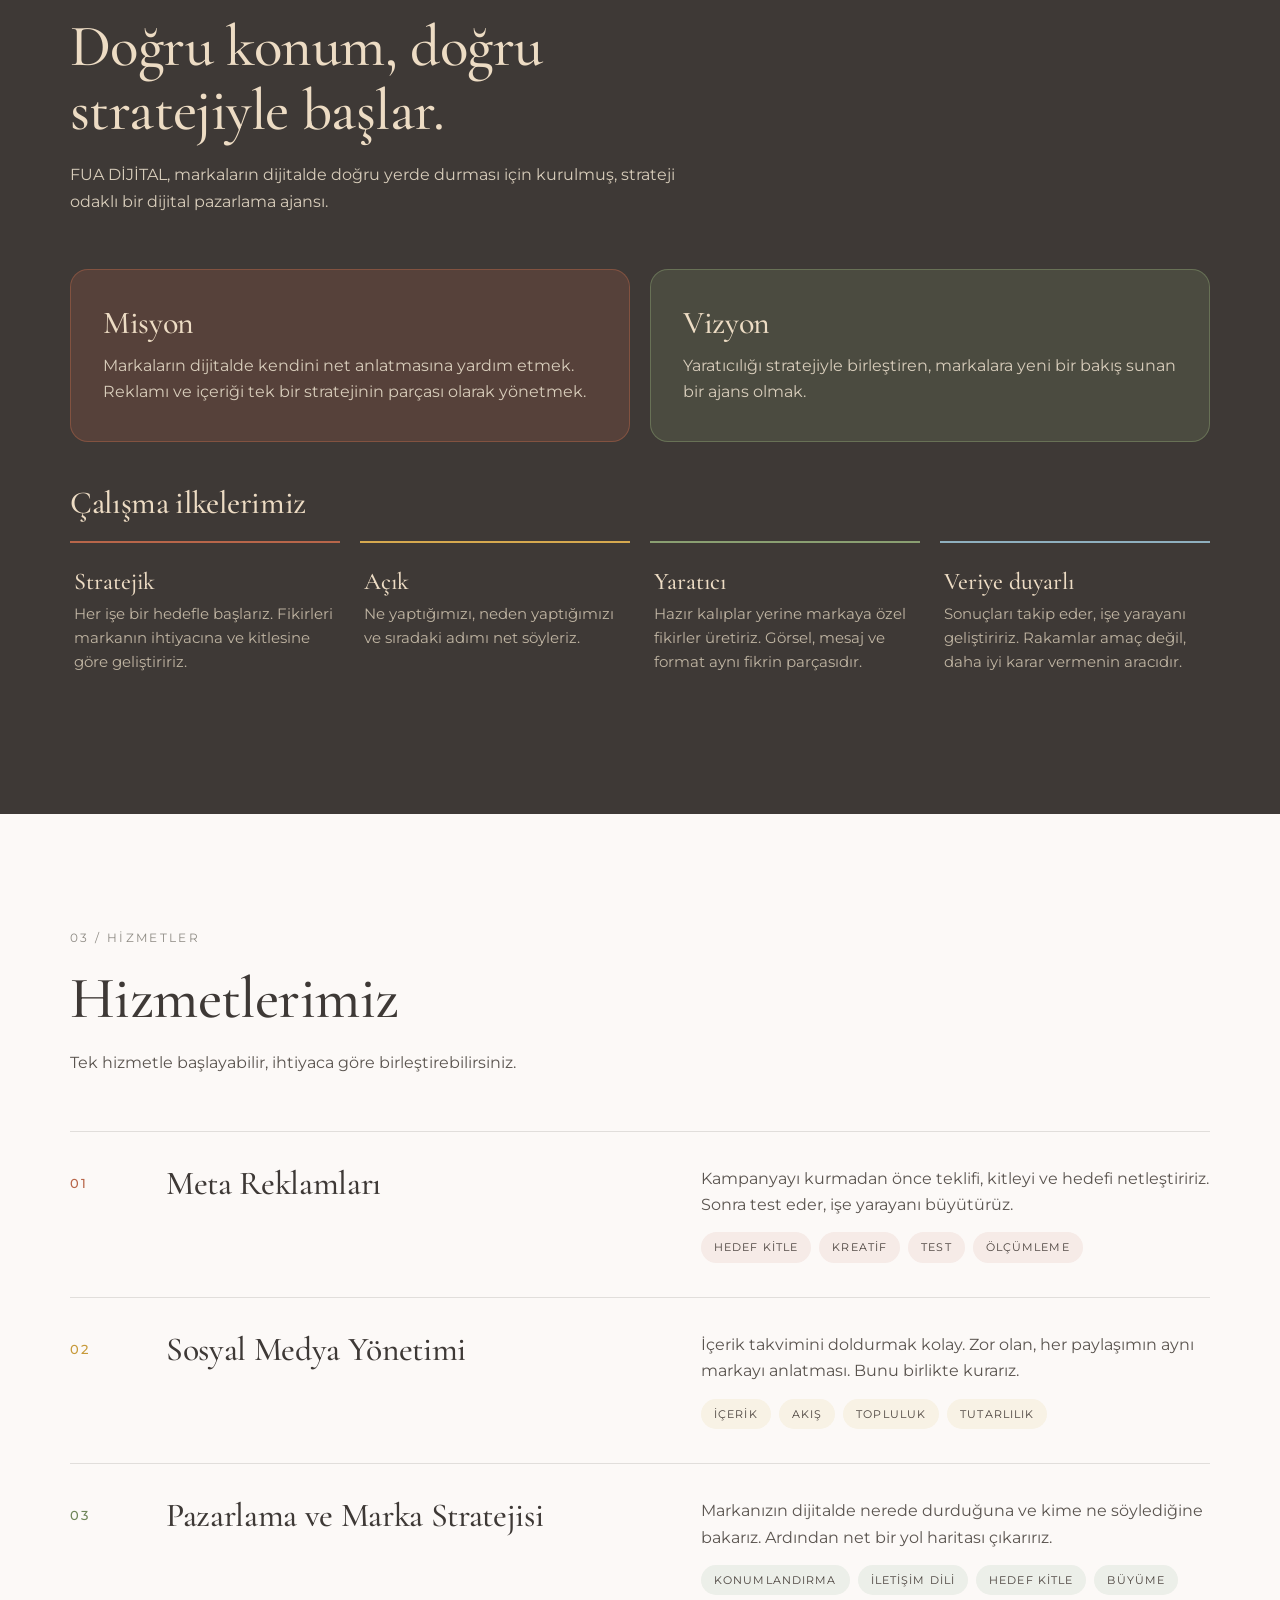
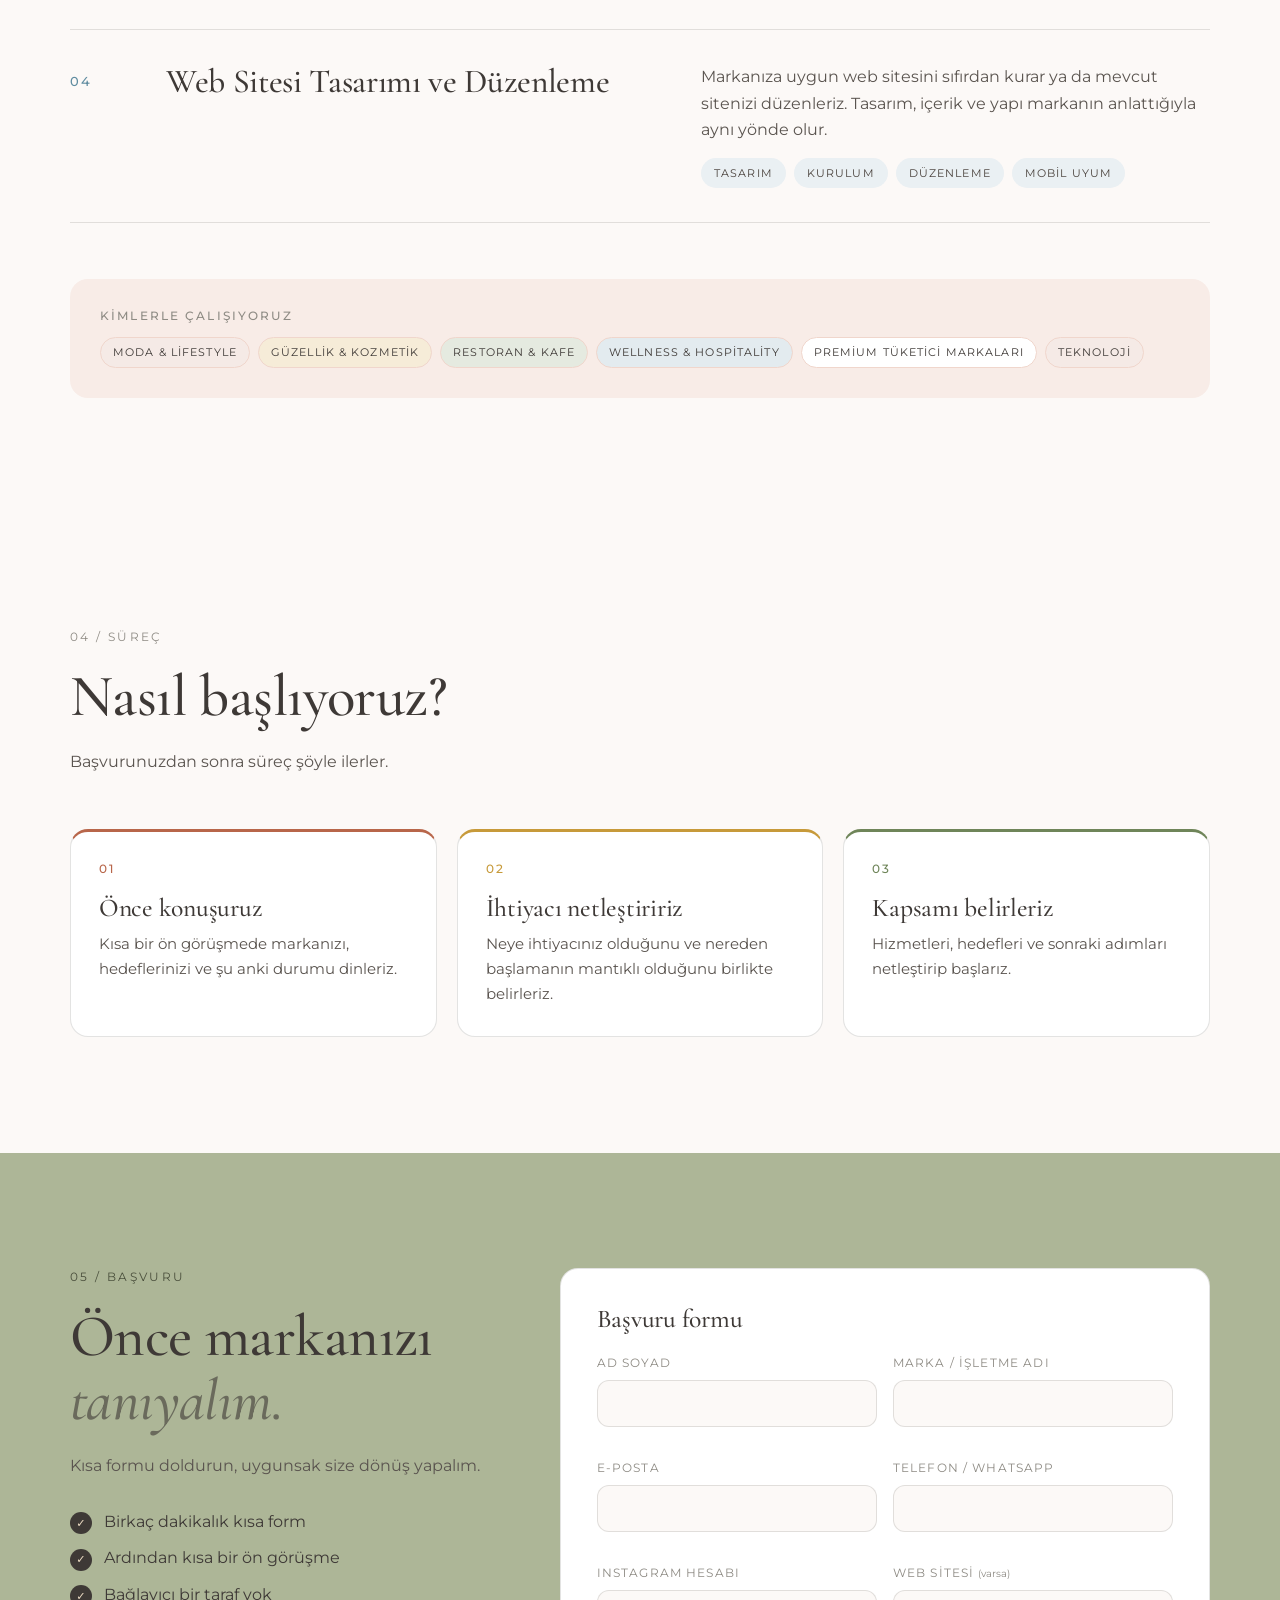
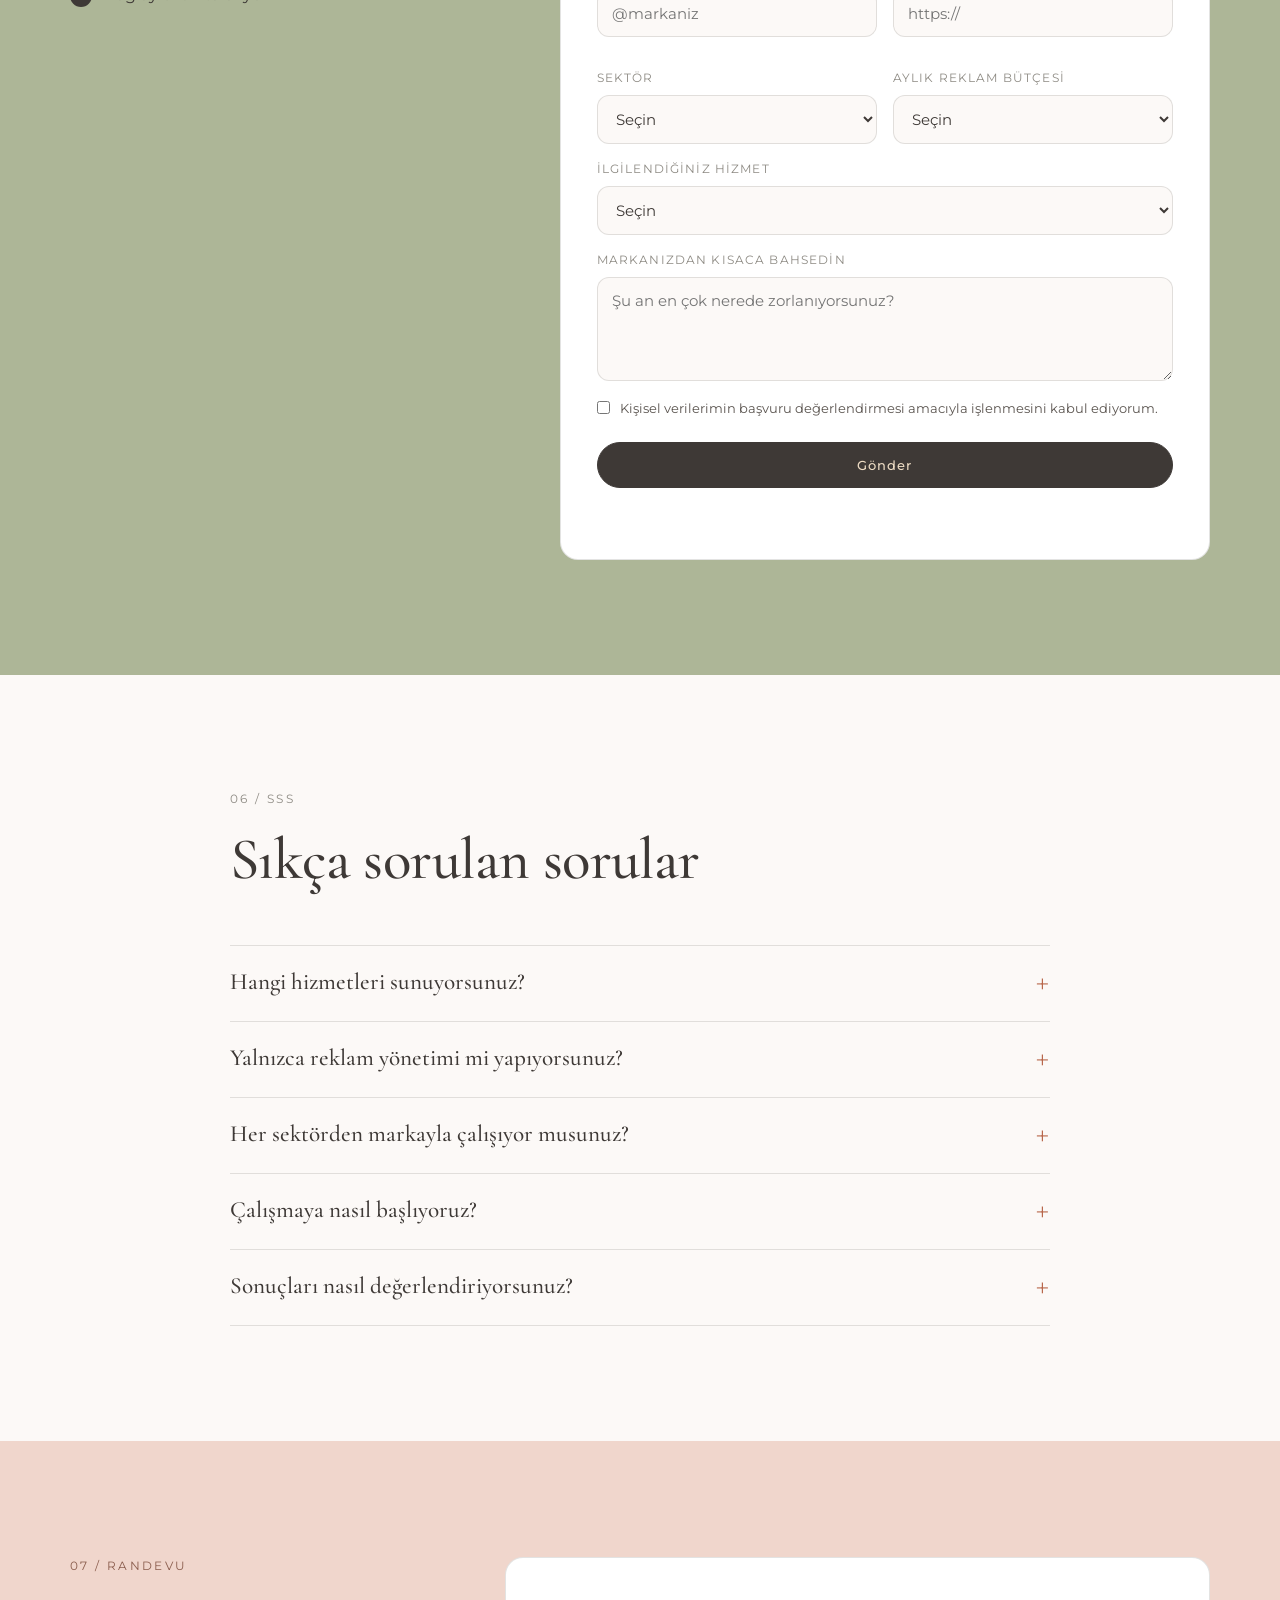
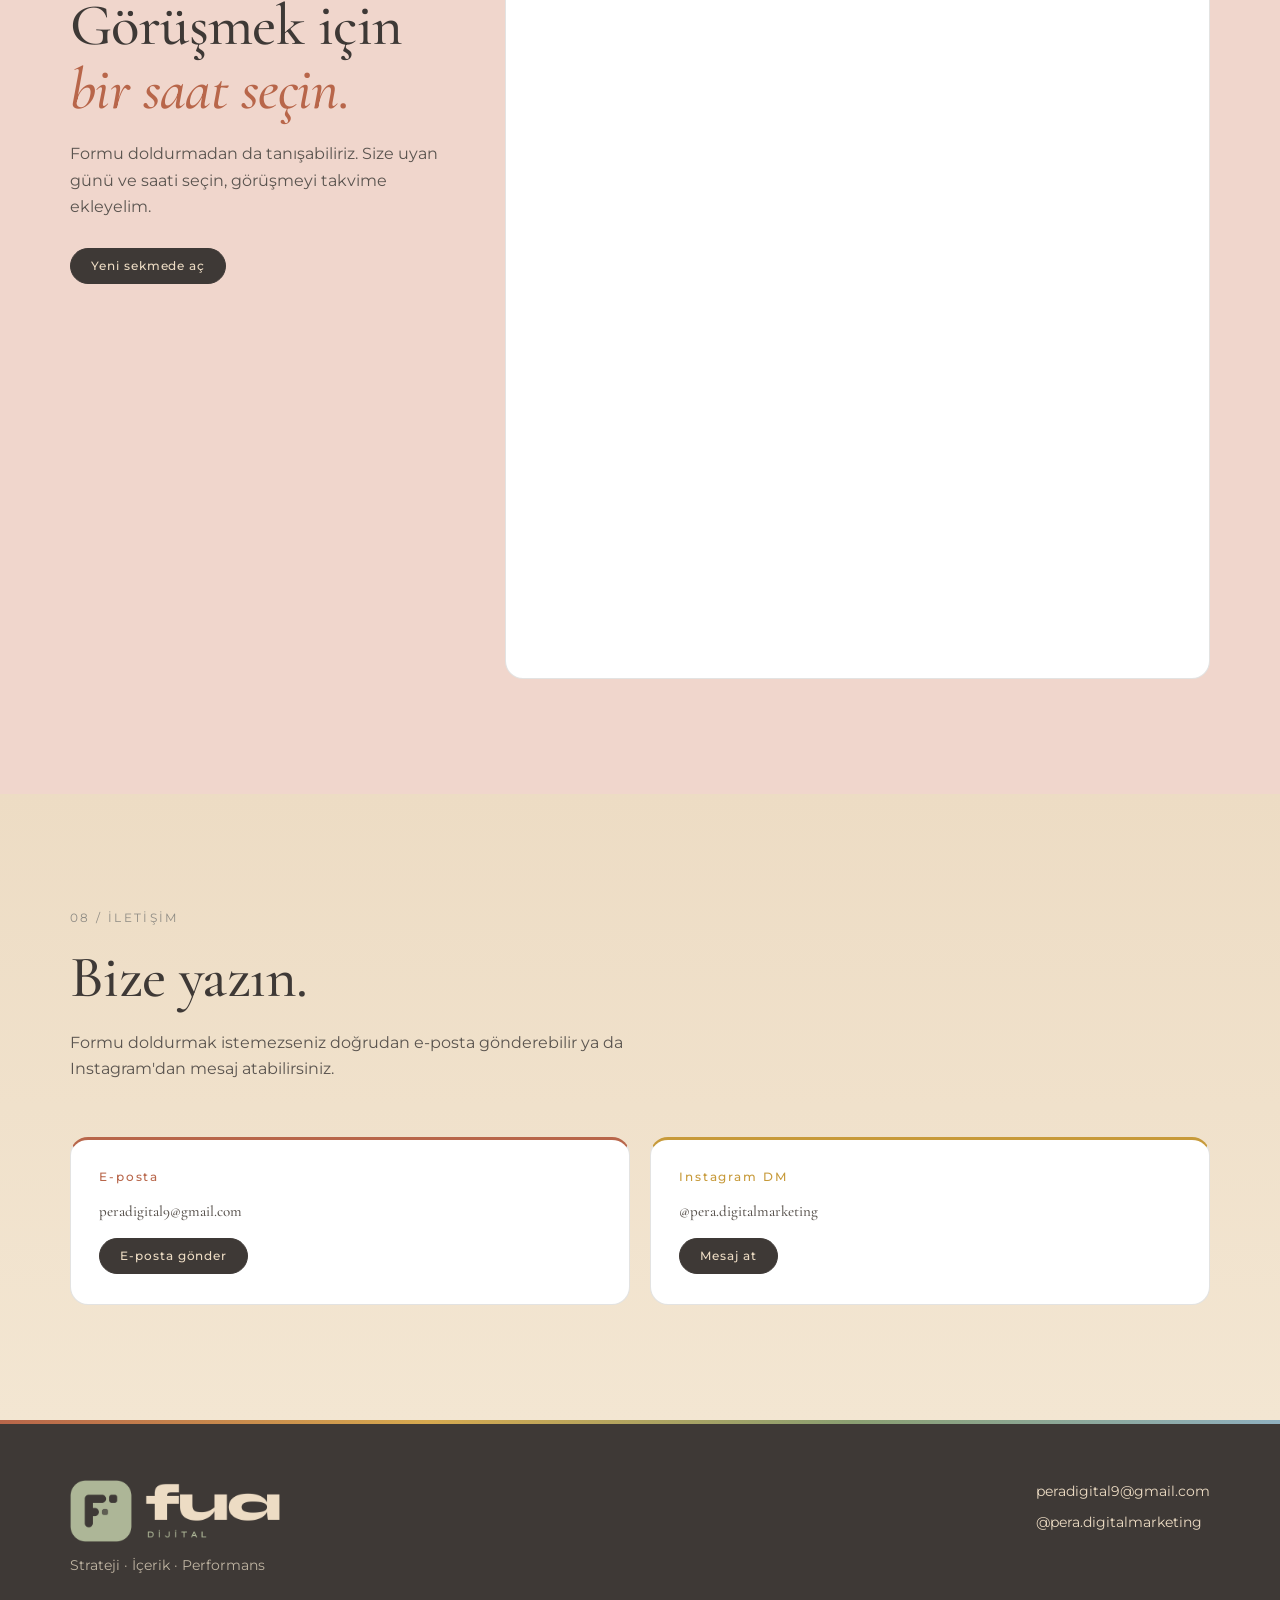
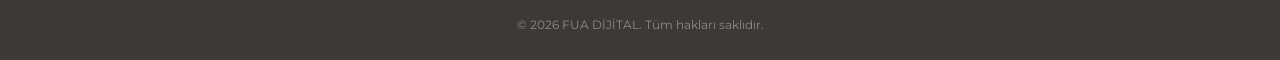
==== commit d8da1ff3: "Add files via upload" ====
--- a/index.html
+++ b/index.html
@@ -3,20 +3,32 @@
 <head>
 <meta charset="utf-8">
 <meta name="viewport" content="width=device-width, initial-scale=1">
-<title>PERA DIGITAL</title>
-<meta name="description" content="">
+<title>FUA DİJİTAL | Dijital Pazarlama Ajansı</title>
+<meta name="description" content="Önce anlarız, sonra üretiriz. Meta reklam, sosyal medya, pazarlama ve marka stratejisi.">
 <meta name="theme-color" content="#3E3936">
-<link rel="icon" href="assets/logo.png">
+<meta property="og:type" content="website">
+<meta property="og:locale" content="tr_TR">
+<meta property="og:site_name" content="FUA DİJİTAL">
+<meta property="og:title" content="FUA DİJİTAL | Dijital Pazarlama Ajansı">
+<meta property="og:description" content="Önce anlarız, sonra üretiriz. Meta reklam, sosyal medya, pazarlama ve marka stratejisi.">
+<meta property="og:url" content="https://peradijital.com/">
+<meta property="og:image" content="https://peradijital.com/assets/og.png?v=3">
+<meta property="og:image:width" content="1200">
+<meta property="og:image:height" content="630">
+<meta name="twitter:card" content="summary_large_image">
+<link rel="icon" href="favicon.ico?v=3" sizes="any">
+<link rel="icon" type="image/png" sizes="32x32" href="assets/favicon-32.png?v=3">
+<link rel="apple-touch-icon" href="assets/apple-touch-icon.png?v=3">
 <link rel="preconnect" href="https://fonts.googleapis.com">
 <link rel="preconnect" href="https://fonts.gstatic.com" crossorigin>
 <link href="https://fonts.googleapis.com/css2?family=Cormorant+Garamond:ital,wght@0,400;0,500;0,600;1,400;1,500&family=Montserrat:wght@300;400;500;600&display=swap" rel="stylesheet">
-<link rel="stylesheet" href="style.css?v=8">
+<link rel="stylesheet" href="style.css?v=10">
 </head>
 <body>
 <div class="progress" id="progress" aria-hidden="true"></div>
 <div id="announce" class="announce" hidden></div>
 <header class="nav" id="top">
-  <a class="brand" href="#top" aria-label="PERA DIGITAL"><img id="brandLogo" alt="" hidden><span id="brandName">PERA DIGITAL</span></a>
+  <a class="brand" href="#top" aria-label="FUA DİJİTAL, ana sayfa"><img id="brandLogo" alt="" hidden><span id="brandName">FUA DİJİTAL</span></a>
   <nav id="navLinks" class="nav-links" aria-label="Ana menü"></nav>
   <a id="navCta" class="btn btn-sm" href="#basvuru">Başvur</a>
   <button id="burger" class="burger" aria-label="Menü" aria-expanded="false"><span></span><span></span></button>
@@ -93,12 +105,12 @@
 
 <footer class="footer">
   <div class="wrap foot-grid">
-    <div><strong id="footName"></strong><p id="footTag"></p></div>
+    <div><img id="footLogo" alt="" hidden><strong id="footName"></strong><p id="footTag"></p></div>
     <div class="foot-links" id="footLinks"></div>
   </div>
   <p class="copy" id="footCopy"></p>
 </footer>
 
-<script src="app.js?v=8"></script>
+<script src="app.js?v=10"></script>
 </body>
 </html>
--- a/style.css
+++ b/style.css
@@ -18,7 +18,7 @@
 /* nav */
 .nav{position:sticky;top:0;z-index:50;display:flex;align-items:center;gap:28px;padding:14px max(20px,calc((100% - 1140px)/2));background:rgba(252,249,247,.9);backdrop-filter:blur(12px);border-bottom:1px solid var(--line)}
 .brand{display:flex;align-items:center;gap:10px;text-decoration:none;font-family:var(--serif);font-size:1.45rem;letter-spacing:.32em;font-weight:500;margin-right:auto}
-.brand img{height:38px;width:auto}
+.brand img{height:50px;width:auto;display:block}
 .nav-links{display:flex;gap:26px}
 .nav-links a{text-decoration:none;font-size:.78rem;letter-spacing:.1em;text-transform:uppercase;color:var(--grey);transition:color .2s}
 .nav-links a:hover{color:var(--dark)}
@@ -63,7 +63,8 @@
 .stats dd{font-size:.72rem;letter-spacing:.12em;text-transform:uppercase;color:var(--grey)}
 .hero-card{background:var(--cream);border-radius:28px;padding:34px 30px;position:relative;overflow:hidden}
 .hero-card::after{content:"";position:absolute;right:-60px;top:-60px;width:180px;height:180px;border-radius:50%;background:var(--sage);opacity:.45}
-.hero-card img{width:150px;margin:0 auto 22px;position:relative;z-index:1}
+.hero-card img{width:min(100%,250px);height:auto;margin:0 auto 26px;display:block;position:relative;z-index:1}
+.hero-card img[hidden]{display:none}
 .steps-mini{list-style:none;position:relative;z-index:1}
 .steps-mini li{display:flex;gap:14px;padding:13px 0;border-top:1px solid var(--line);font:500 1.25rem var(--serif)}
 .steps-mini b{font:500 .72rem var(--sans);letter-spacing:.14em;color:var(--grey);padding-top:7px}
@@ -450,3 +451,14 @@
 .steps li span{font-weight:500}
 .bc-sky h3{margin-bottom:10px}
 .bc-sky .cap{margin-bottom:22px}
+
+/* yazı logosu: FUA / — DİJİTAL — */
+.brand #brandName,.footer #footName{display:inline-flex;flex-direction:column;align-items:center;line-height:1;font-weight:500}
+.brand #brandName b,.footer #footName b{font:500 2.05rem/1 var(--serif);letter-spacing:.42em;margin-right:-.42em}
+.brand #brandName small,.footer #footName small{display:flex;align-items:center;gap:.9em;margin:8px -.5em 0 0;font:400 .56rem/1 var(--sans);letter-spacing:.5em;text-transform:uppercase;color:var(--grey)}
+.brand #brandName small::before,.brand #brandName small::after,.footer #footName small::before,.footer #footName small::after{content:"";width:12px;height:1px;background:currentColor;opacity:.7}
+.footer #footName{align-items:center}
+.footer #footName b{font-size:2.3rem}
+.footer #footName small{color:#bfb4a2;font-size:.62rem}
+.footer #footLogo{height:62px;width:auto;display:block;margin:0 0 12px}
+@media (max-width:560px){.brand img{height:42px}.brand #brandName b{font-size:1.75rem}.brand #brandName small{font-size:.5rem;margin-top:7px}}
